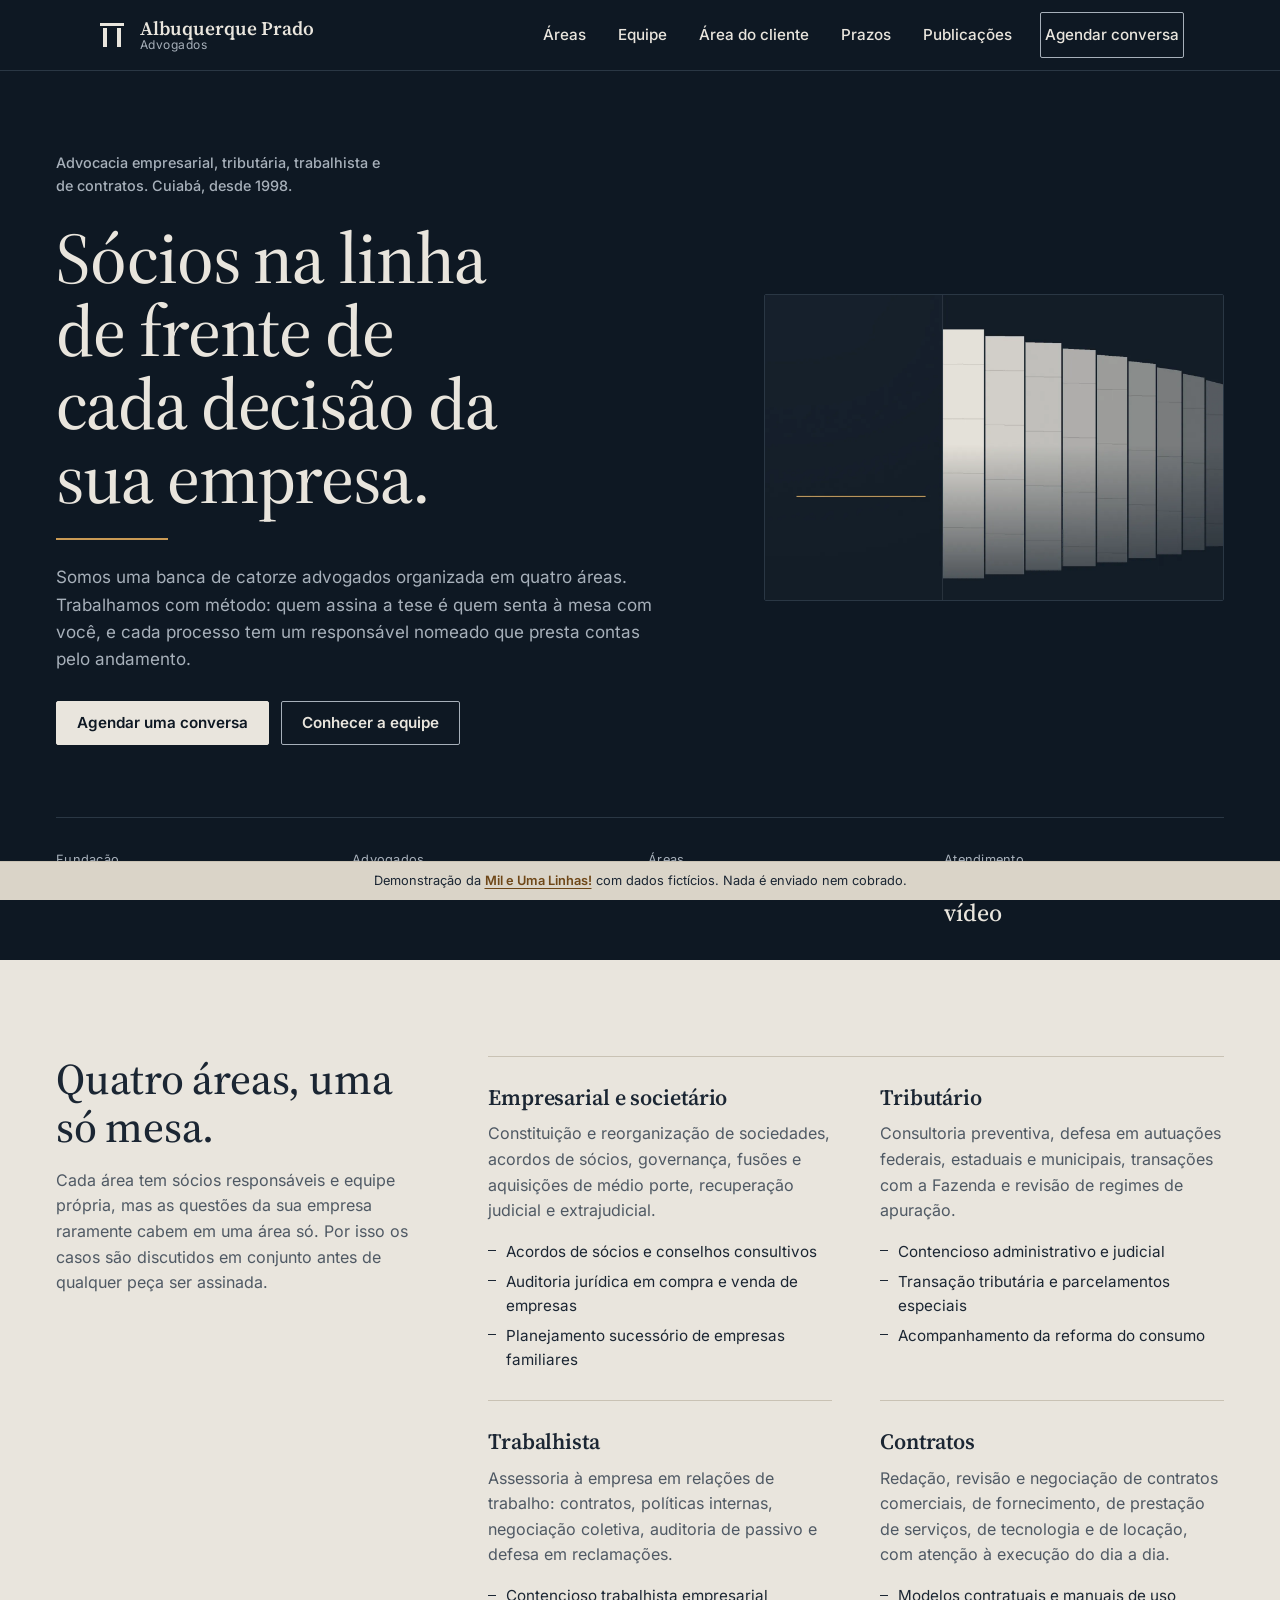
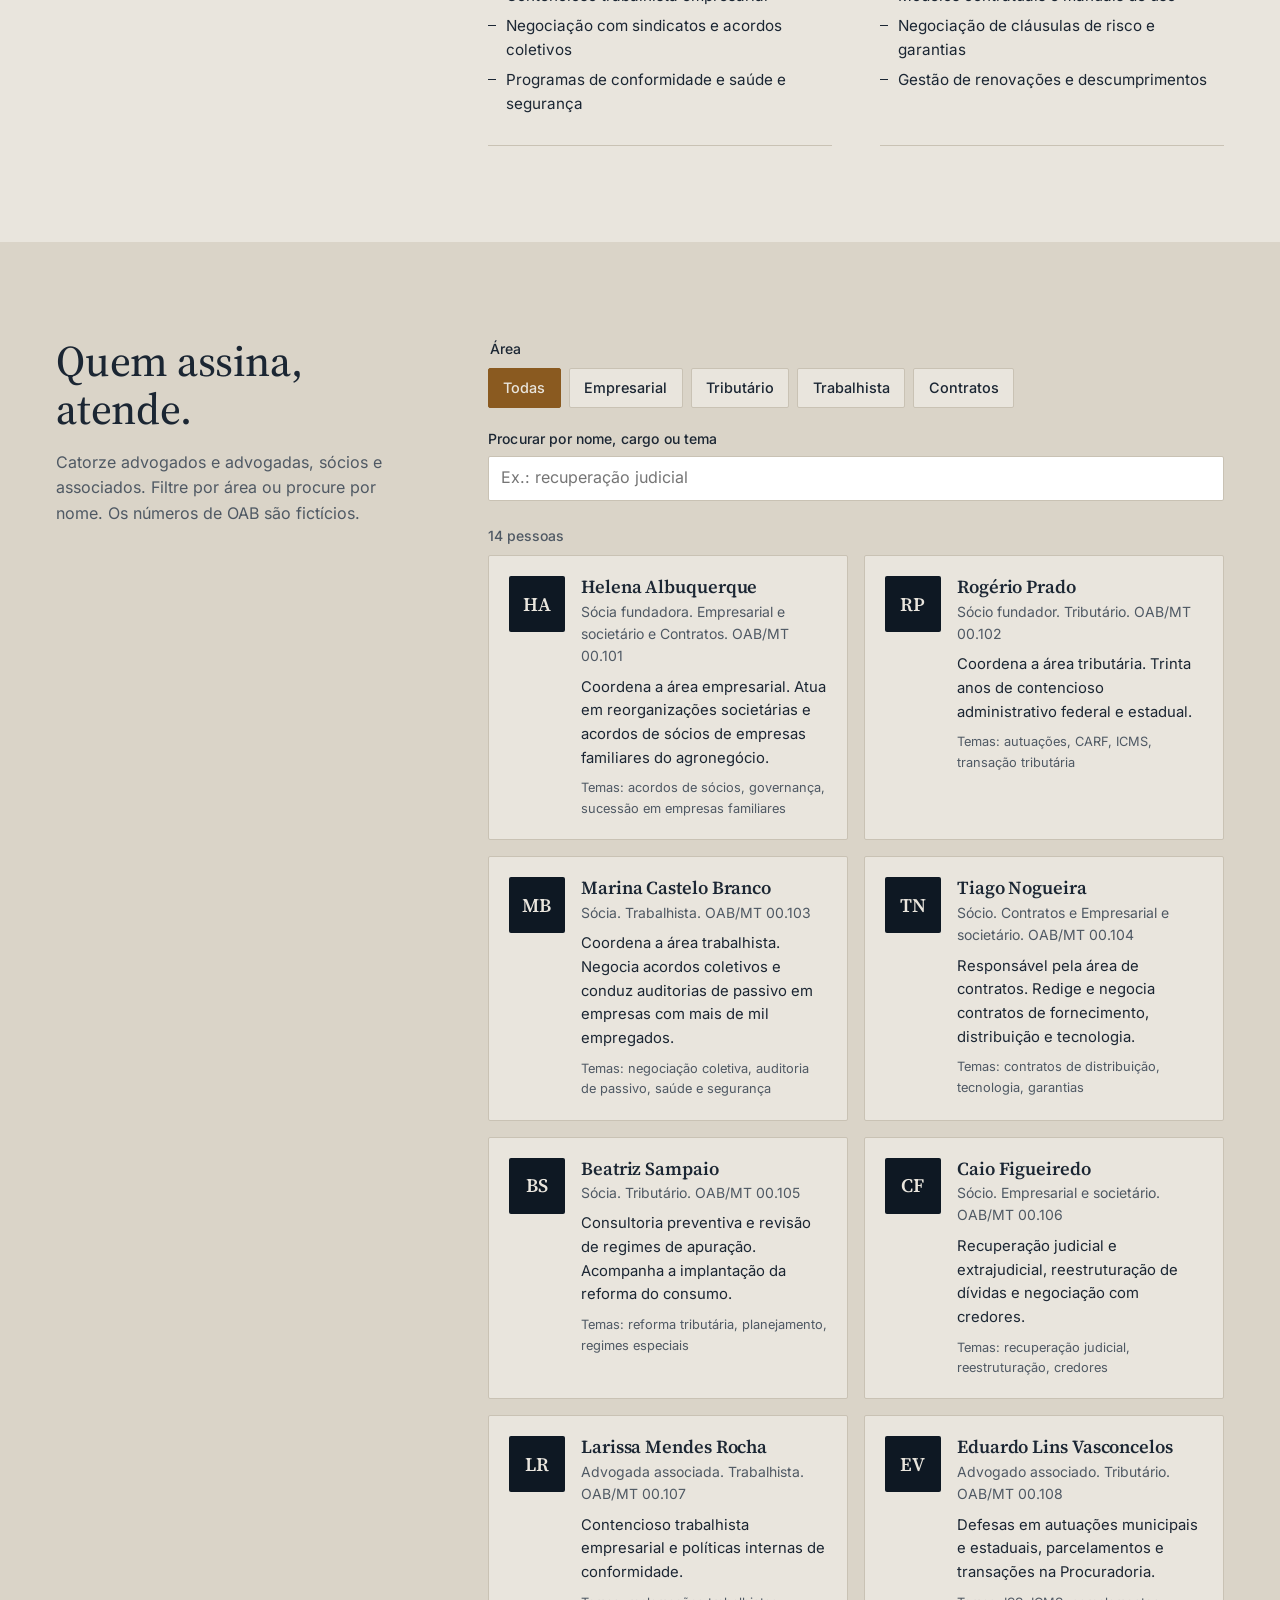
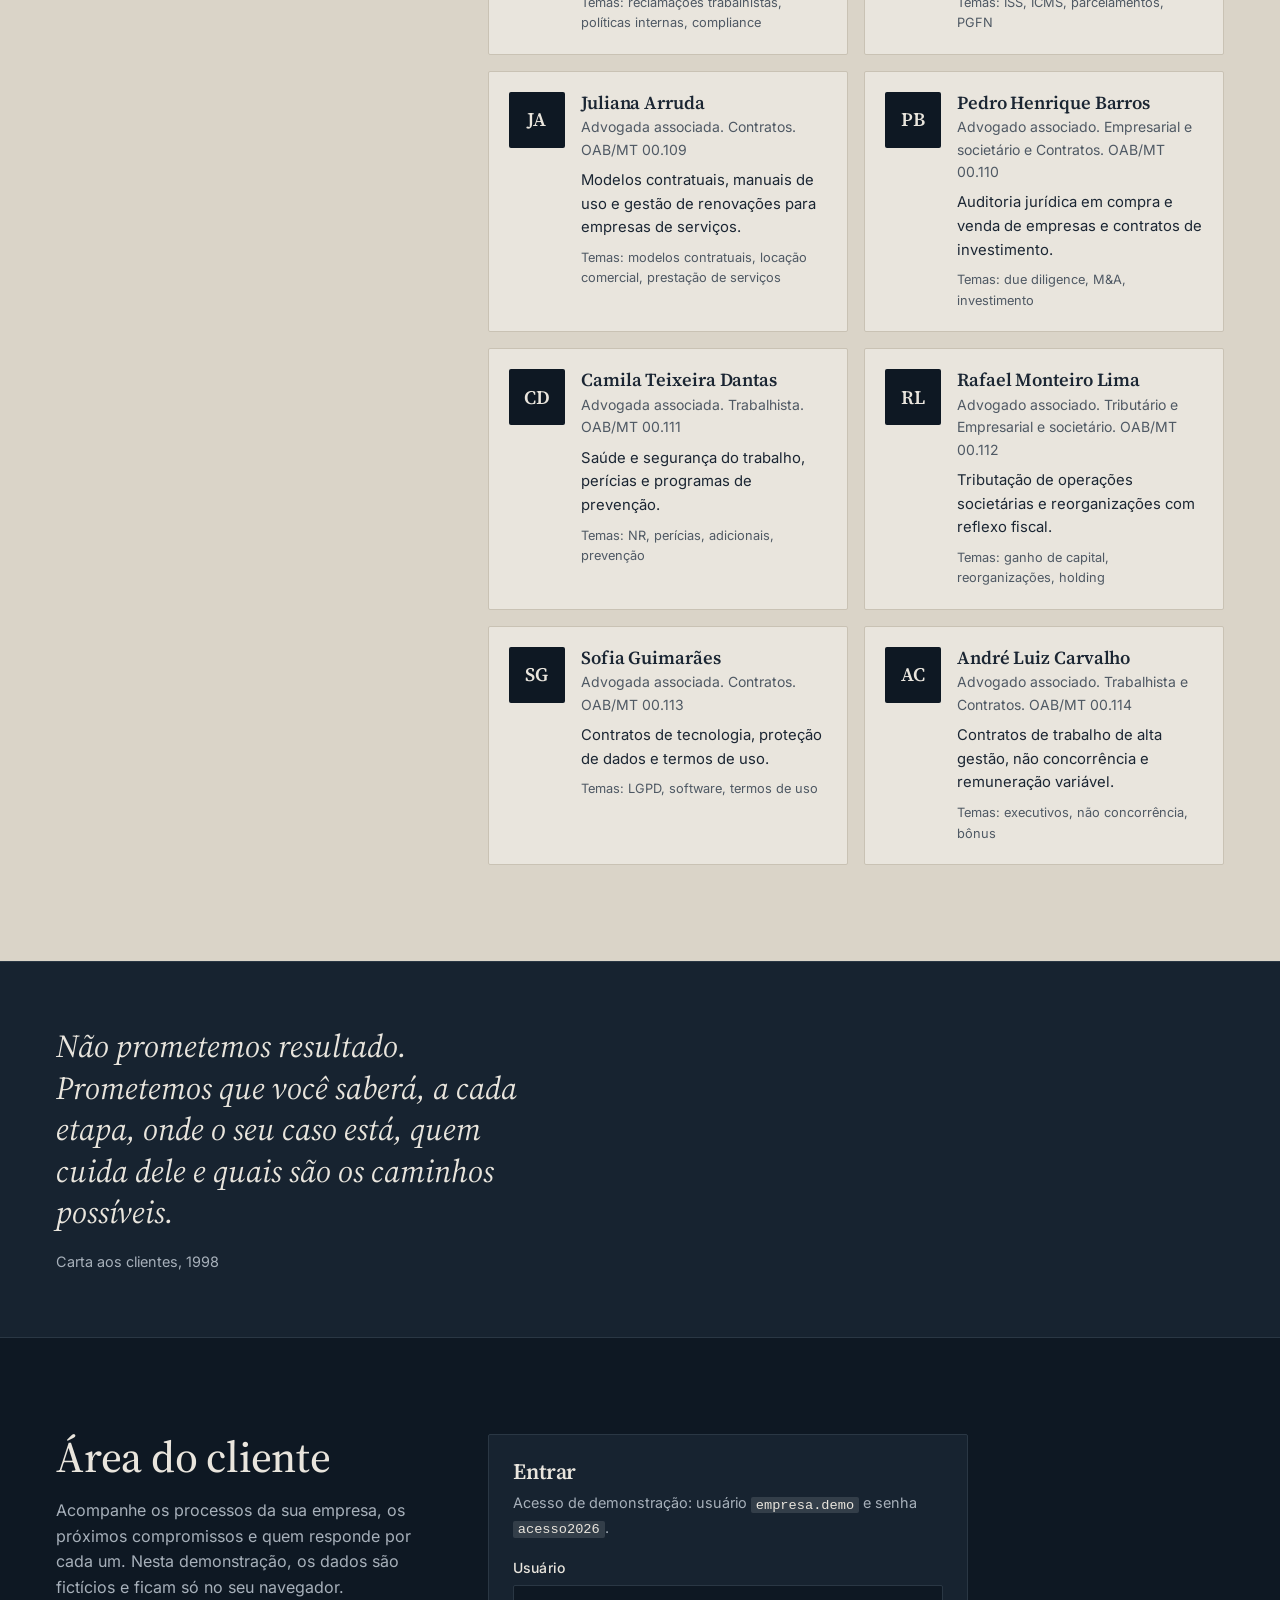
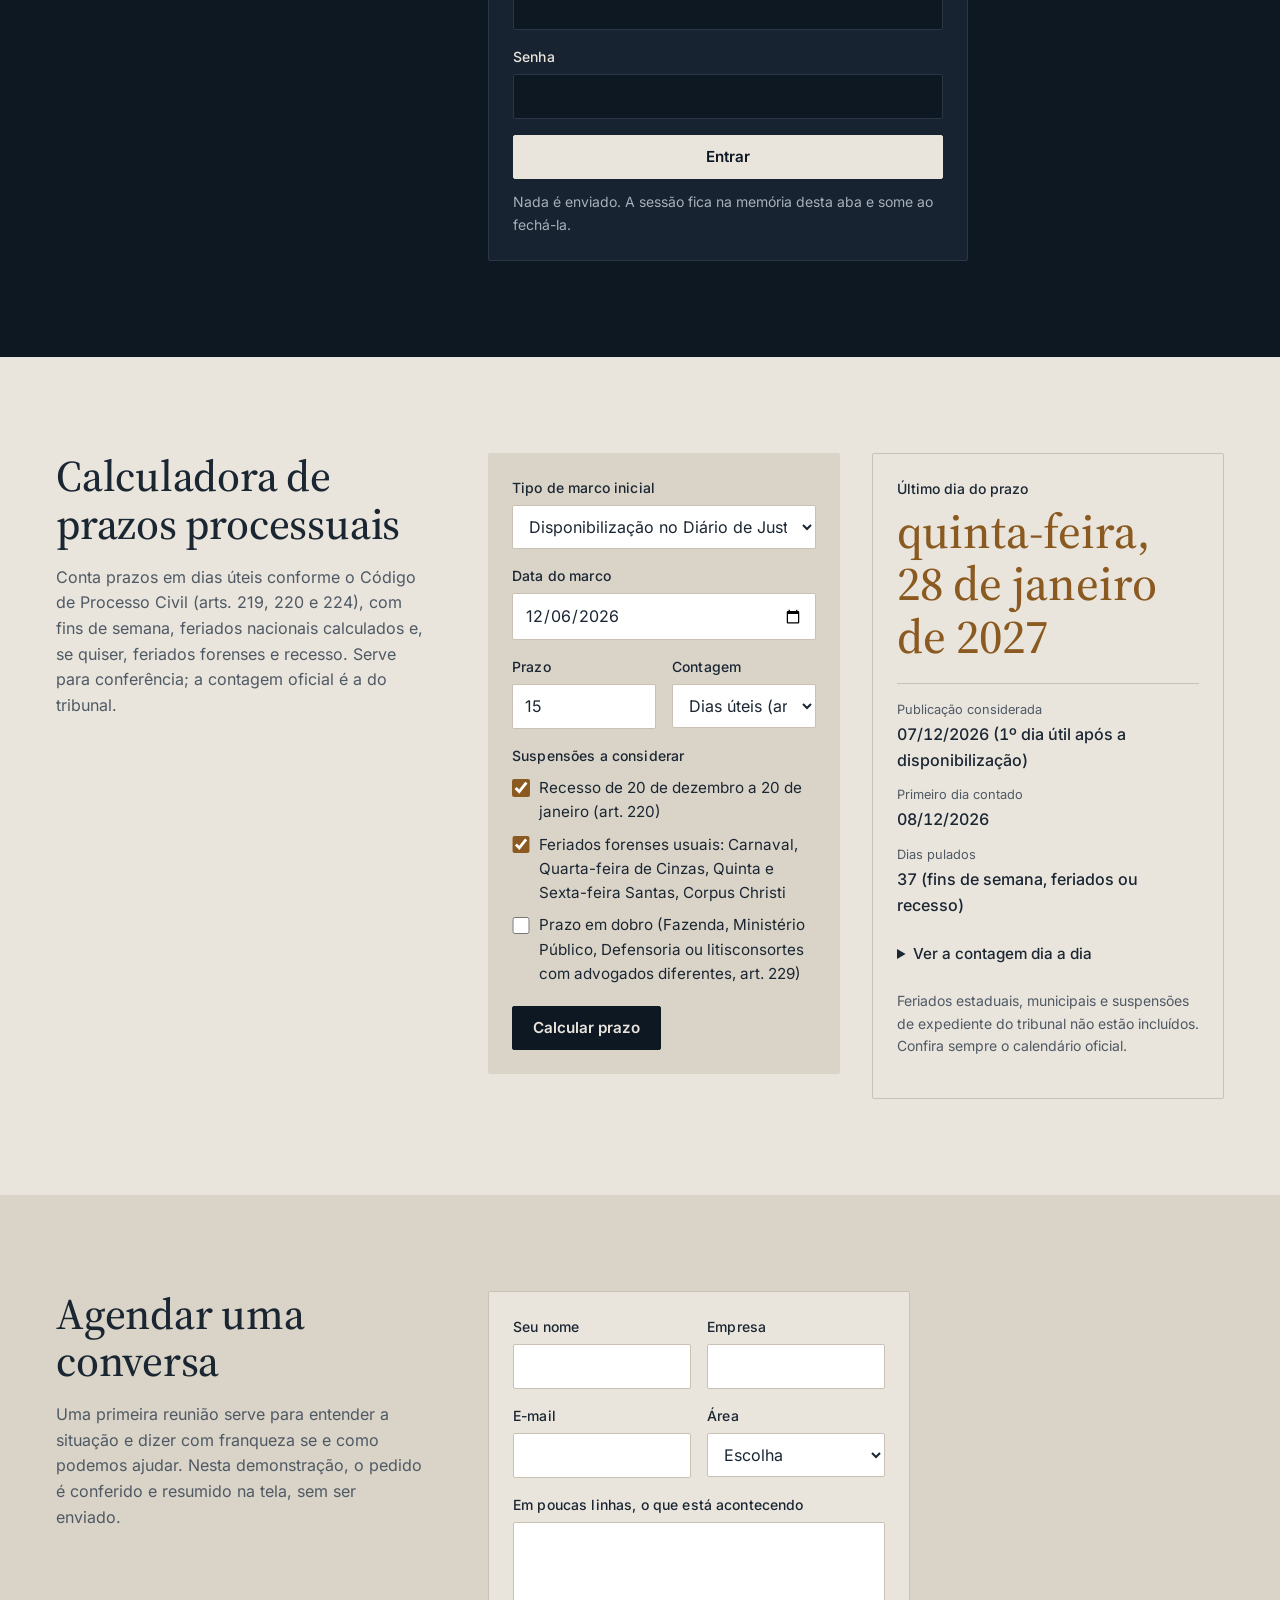
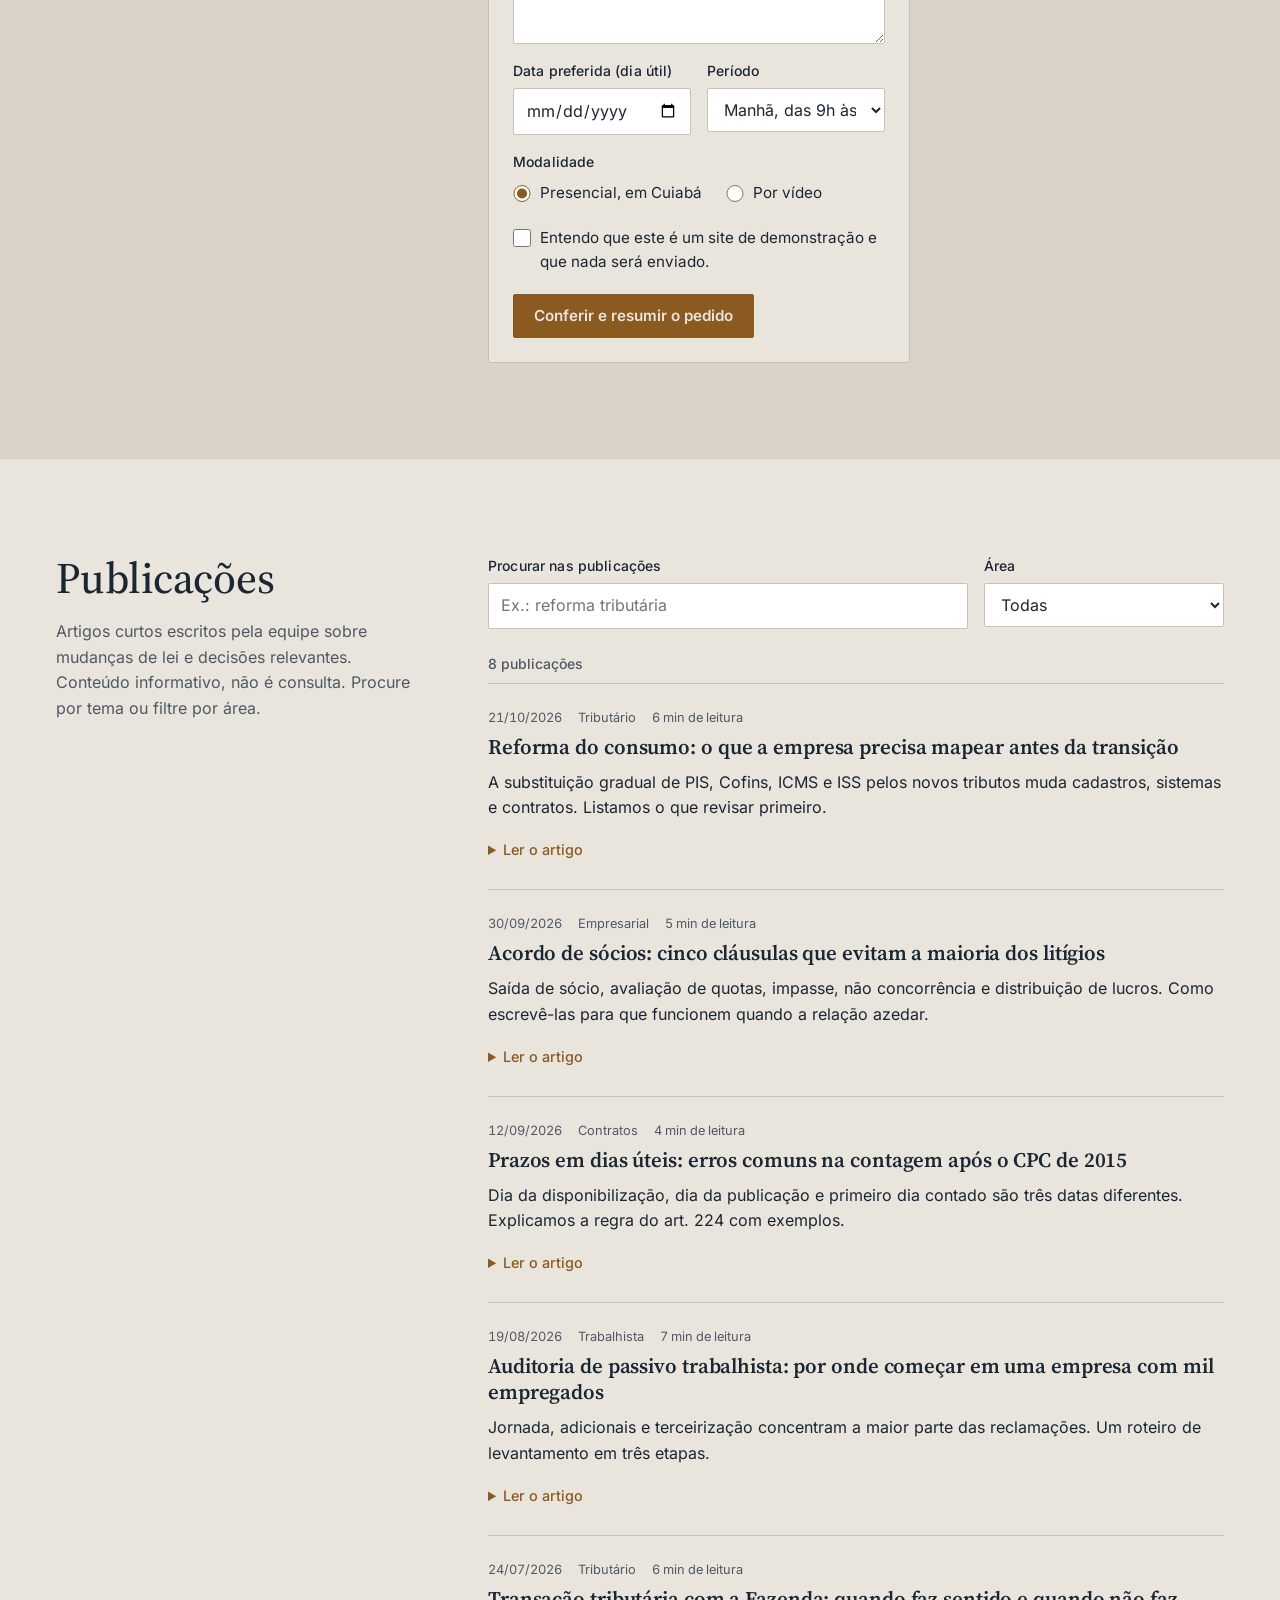
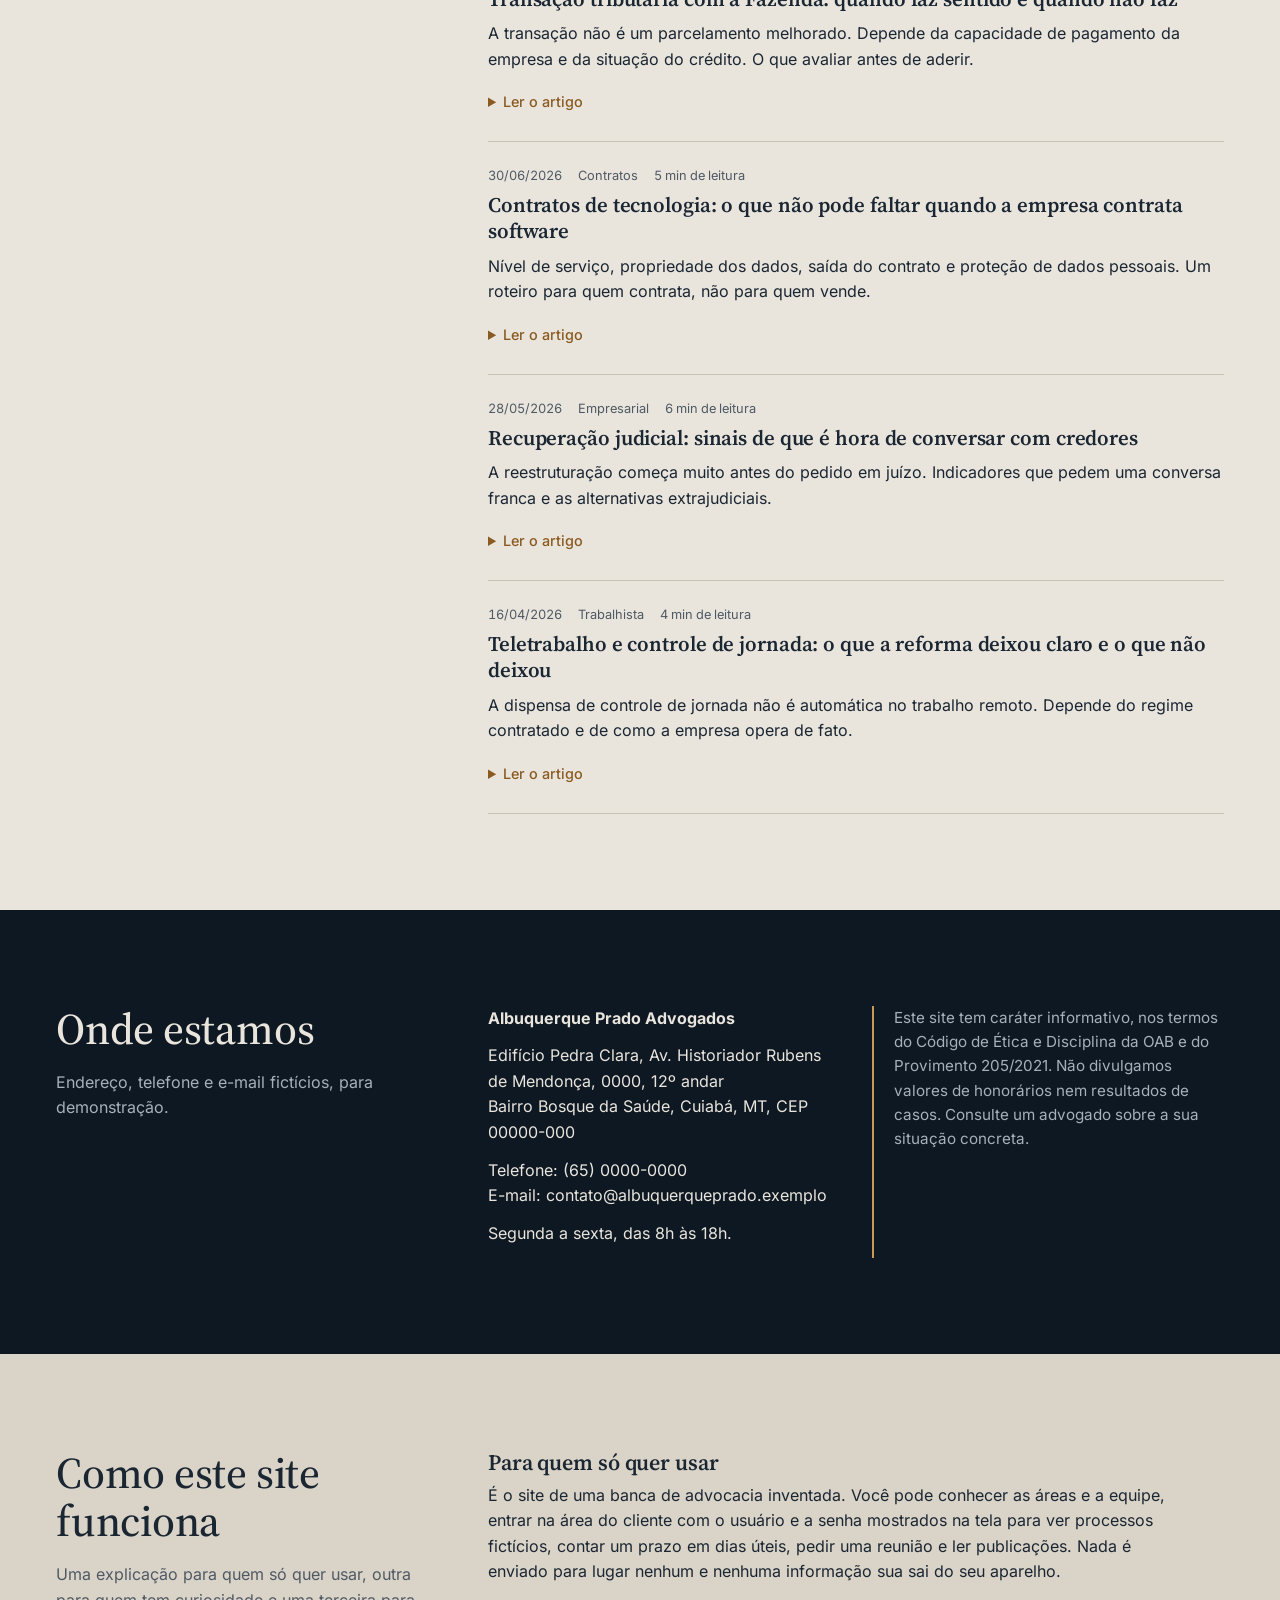
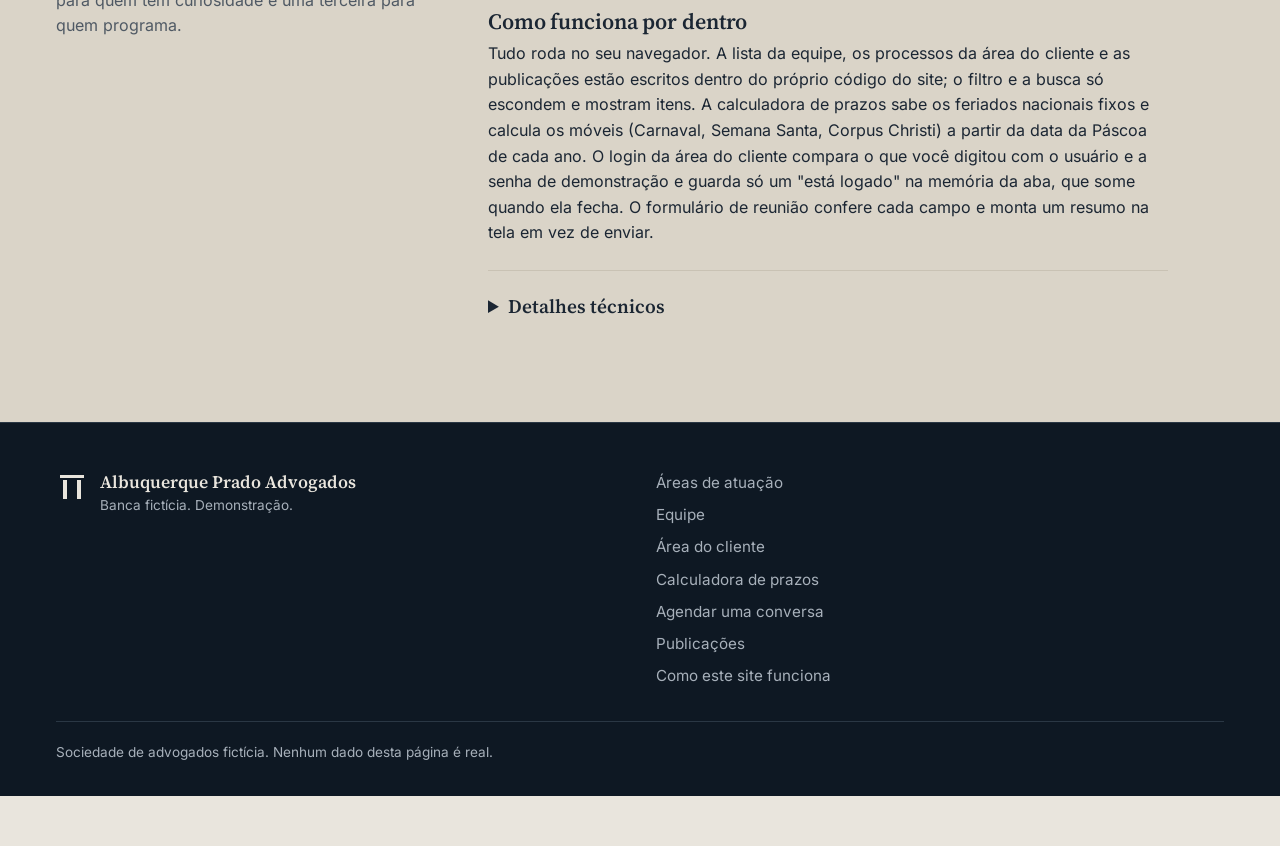
==== index.html @ 16c8192e "Cria vitrine Albuquerque Prado Advogados Site estático de vitrine para escritórios de advocacia (ban" ====
<!DOCTYPE html>
<html lang="pt-BR">
<head>
  <meta charset="utf-8">
  <meta name="viewport" content="width=device-width, initial-scale=1">
  <meta http-equiv="Content-Security-Policy" content="default-src 'self'; script-src 'self'; style-src 'self'; img-src 'self' data:; font-src 'self'; connect-src 'none'; object-src 'none'; base-uri 'none'; form-action 'none'">
  <title>Albuquerque Prado Advogados | Advocacia empresarial em Cuiabá (demonstração)</title>
  <meta name="description" content="Site de demonstração de uma banca de advocacia empresarial fictícia em Cuiabá: equipe por área, área do cliente com andamento de processos, calculadora de prazos em dias úteis, agendamento de reunião e publicações. Feito pela Mil e Uma Linhas!.">
  <meta name="theme-color" content="#0E1823">
  <link rel="icon" href="img/favicon.svg" type="image/svg+xml">
  <link rel="stylesheet" href="css/estilo.css">
</head>
<body>

<a class="pular" href="#inicio">Pular para o conteúdo</a>

<header class="topo">
  <div class="faixa">
    <a class="marca" href="#inicio" aria-label="Albuquerque Prado Advogados, início">
      <svg class="marca-simbolo" viewBox="0 0 32 32" aria-hidden="true" focusable="false">
        <rect x="4" y="4" width="24" height="3"/>
        <rect x="7" y="9" width="4" height="19"/>
        <rect x="21" y="9" width="4" height="19"/>
      </svg>
      <span class="marca-nome">Albuquerque Prado<small>Advogados</small></span>
    </a>
    <button class="menu-botao" type="button" aria-expanded="false" aria-controls="menu" data-menu>
      <span class="menu-linhas" aria-hidden="true"></span>
      Menu
    </button>
    <nav class="menu" id="menu" aria-label="Seções do site">
      <a href="#areas">Áreas</a>
      <a href="#equipe">Equipe</a>
      <a href="#cliente">Área do cliente</a>
      <a href="#prazos">Prazos</a>
      <a href="#publicacoes">Publicações</a>
      <a class="botao botao-contorno-claro" href="#reuniao">Agendar conversa</a>
    </nav>
  </div>
</header>

<main id="inicio">

  <!-- Hero -->
  <section class="hero" aria-labelledby="hero-titulo">
    <div class="hero-grade">
      <div class="hero-texto">
        <p class="hero-chapeu">Advocacia empresarial, tributária, trabalhista e de contratos. Cuiabá, desde 1998.</p>
        <h1 id="hero-titulo">Sócios na linha de frente de cada decisão da sua empresa.</h1>
        <span class="hero-linha" aria-hidden="true"></span>
        <p class="hero-sub">Somos uma banca de catorze advogados organizada em quatro áreas. Trabalhamos com método: quem assina a tese é quem senta à mesa com você, e cada processo tem um responsável nomeado que presta contas pelo andamento.</p>
        <div class="hero-acoes">
          <a class="botao botao-claro" href="#reuniao">Agendar uma conversa</a>
          <a class="botao botao-contorno-claro" href="#equipe">Conhecer a equipe</a>
        </div>
      </div>
      <figure class="hero-figura">
        <img class="hero-foto" src="img/hero.webp" width="1600" height="1067" alt="Saguão de um edifício institucional com parede de pedra clara em perspectiva e uma linha de bronze, em luz baixa." fetchpriority="high">
      </figure>
    </div>
    <dl class="hero-dados">
      <div><dt>Fundação</dt><dd>1998</dd></div>
      <div><dt>Advogados</dt><dd>14</dd></div>
      <div><dt>Áreas</dt><dd>4</dd></div>
      <div><dt>Atendimento</dt><dd>Cuiabá e todo o país, por vídeo</dd></div>
    </dl>
  </section>

  <!-- Áreas -->
  <section class="secao secao-clara" id="areas" aria-labelledby="areas-titulo">
    <div class="secao-grade">
      <header class="secao-cabeca">
        <h2 id="areas-titulo">Quatro áreas, uma só mesa.</h2>
        <p>Cada área tem sócios responsáveis e equipe própria, mas as questões da sua empresa raramente cabem em uma área só. Por isso os casos são discutidos em conjunto antes de qualquer peça ser assinada.</p>
      </header>
      <div class="areas-lista">
        <article class="area" id="area-empresarial">
          <h3>Empresarial e societário</h3>
          <p>Constituição e reorganização de sociedades, acordos de sócios, governança, fusões e aquisições de médio porte, recuperação judicial e extrajudicial.</p>
          <ul>
            <li>Acordos de sócios e conselhos consultivos</li>
            <li>Auditoria jurídica em compra e venda de empresas</li>
            <li>Planejamento sucessório de empresas familiares</li>
          </ul>
        </article>
        <article class="area" id="area-tributario">
          <h3>Tributário</h3>
          <p>Consultoria preventiva, defesa em autuações federais, estaduais e municipais, transações com a Fazenda e revisão de regimes de apuração.</p>
          <ul>
            <li>Contencioso administrativo e judicial</li>
            <li>Transação tributária e parcelamentos especiais</li>
            <li>Acompanhamento da reforma do consumo</li>
          </ul>
        </article>
        <article class="area" id="area-trabalhista">
          <h3>Trabalhista</h3>
          <p>Assessoria à empresa em relações de trabalho: contratos, políticas internas, negociação coletiva, auditoria de passivo e defesa em reclamações.</p>
          <ul>
            <li>Contencioso trabalhista empresarial</li>
            <li>Negociação com sindicatos e acordos coletivos</li>
            <li>Programas de conformidade e saúde e segurança</li>
          </ul>
        </article>
        <article class="area" id="area-contratos">
          <h3>Contratos</h3>
          <p>Redação, revisão e negociação de contratos comerciais, de fornecimento, de prestação de serviços, de tecnologia e de locação, com atenção à execução do dia a dia.</p>
          <ul>
            <li>Modelos contratuais e manuais de uso</li>
            <li>Negociação de cláusulas de risco e garantias</li>
            <li>Gestão de renovações e descumprimentos</li>
          </ul>
        </article>
      </div>
    </div>
  </section>

  <!-- Equipe -->
  <section class="secao secao-clara-2" id="equipe" aria-labelledby="equipe-titulo">
    <div class="secao-grade">
      <header class="secao-cabeca">
        <h2 id="equipe-titulo">Quem assina, atende.</h2>
        <p>Catorze advogados e advogadas, sócios e associados. Filtre por área ou procure por nome. Os números de OAB são fictícios.</p>
      </header>
      <div class="equipe-corpo">
        <form class="equipe-filtros" aria-label="Filtrar a equipe" data-equipe-filtros>
          <fieldset class="filtro-areas">
            <legend>Área</legend>
            <label><input type="radio" name="area" value="todas" checked> Todas</label>
            <label><input type="radio" name="area" value="empresarial"> Empresarial</label>
            <label><input type="radio" name="area" value="tributario"> Tributário</label>
            <label><input type="radio" name="area" value="trabalhista"> Trabalhista</label>
            <label><input type="radio" name="area" value="contratos"> Contratos</label>
          </fieldset>
          <div class="campo campo-busca">
            <label for="equipe-busca">Procurar por nome, cargo ou tema</label>
            <input type="search" id="equipe-busca" name="busca" placeholder="Ex.: recuperação judicial" autocomplete="off">
          </div>
        </form>
        <p class="resultado-contagem" aria-live="polite" data-equipe-contagem>14 pessoas</p>
        <ul class="equipe-lista" data-equipe-lista></ul>
        <p class="vazio" hidden data-equipe-vazio>Ninguém com esse filtro. Tente outra palavra ou escolha "Todas".</p>
      </div>
    </div>
  </section>

  <!-- Citação -->
  <section class="citacao" aria-label="Princípio da banca">
    <blockquote>
      <p>Não prometemos resultado. Prometemos que você saberá, a cada etapa, onde o seu caso está, quem cuida dele e quais são os caminhos possíveis.</p>
      <footer>Carta aos clientes, 1998</footer>
    </blockquote>
  </section>

  <!-- Área do cliente -->
  <section class="secao secao-escura" id="cliente" aria-labelledby="cliente-titulo">
    <div class="secao-grade">
      <header class="secao-cabeca">
        <h2 id="cliente-titulo">Área do cliente</h2>
        <p>Acompanhe os processos da sua empresa, os próximos compromissos e quem responde por cada um. Nesta demonstração, os dados são fictícios e ficam só no seu navegador.</p>
      </header>
      <div class="cliente-corpo">
        <form class="login" id="login-form" novalidate data-login>
          <h3>Entrar</h3>
          <p class="login-dica">Acesso de demonstração: usuário <code>empresa.demo</code> e senha <code>acesso2026</code>.</p>
          <div class="campo">
            <label for="login-usuario">Usuário</label>
            <input type="text" id="login-usuario" name="usuario" autocomplete="username" required>
          </div>
          <div class="campo">
            <label for="login-senha">Senha</label>
            <input type="password" id="login-senha" name="senha" autocomplete="current-password" required>
          </div>
          <p class="erro" role="alert" hidden data-login-erro></p>
          <button class="botao botao-claro" type="submit">Entrar</button>
          <p class="nota">Nada é enviado. A sessão fica na memória desta aba e some ao fechá-la.</p>
        </form>

        <div class="painel" hidden data-painel>
          <div class="painel-cabeca">
            <div>
              <p class="painel-rotulo">Cliente</p>
              <h3 data-painel-cliente>Horizonte Agroindustrial Ltda.</h3>
              <p class="painel-sub">Sócia responsável pela conta: <span data-painel-socia></span></p>
            </div>
            <button class="botao botao-contorno-claro" type="button" data-sair>Sair</button>
          </div>

          <h4>Processos em andamento</h4>
          <p class="nota">Toque em um processo para ver a linha do tempo. Números de processo fictícios.</p>
          <ul class="processos" data-processos></ul>

          <h4>Próximos compromissos</h4>
          <ul class="compromissos" data-compromissos></ul>
        </div>
      </div>
    </div>
  </section>

  <!-- Prazos -->
  <section class="secao secao-clara" id="prazos" aria-labelledby="prazos-titulo">
    <div class="secao-grade">
      <header class="secao-cabeca">
        <h2 id="prazos-titulo">Calculadora de prazos processuais</h2>
        <p>Conta prazos em dias úteis conforme o Código de Processo Civil (arts. 219, 220 e 224), com fins de semana, feriados nacionais calculados e, se quiser, feriados forenses e recesso. Serve para conferência; a contagem oficial é a do tribunal.</p>
      </header>
      <div class="prazos-corpo">
        <form class="prazos-form" id="prazos-form" novalidate data-prazos>
          <div class="campo">
            <label for="prazo-evento">Tipo de marco inicial</label>
            <select id="prazo-evento" name="evento">
              <option value="dje">Disponibilização no Diário de Justiça eletrônico</option>
              <option value="publicacao">Publicação já considerada feita</option>
              <option value="intimacao">Intimação pessoal, carta ou mandado juntado</option>
            </select>
          </div>
          <div class="campo">
            <label for="prazo-data">Data do marco</label>
            <input type="date" id="prazo-data" name="data" required>
          </div>
          <div class="campo-dupla">
            <div class="campo">
              <label for="prazo-dias">Prazo</label>
              <input type="number" id="prazo-dias" name="dias" min="1" max="365" value="15" required inputmode="numeric">
            </div>
            <div class="campo">
              <label for="prazo-unidade">Contagem</label>
              <select id="prazo-unidade" name="unidade">
                <option value="uteis">Dias úteis (art. 219)</option>
                <option value="corridos">Dias corridos</option>
              </select>
            </div>
          </div>
          <fieldset class="opcoes">
            <legend>Suspensões a considerar</legend>
            <label><input type="checkbox" name="recesso" checked> Recesso de 20 de dezembro a 20 de janeiro (art. 220)</label>
            <label><input type="checkbox" name="forenses" checked> Feriados forenses usuais: Carnaval, Quarta-feira de Cinzas, Quinta e Sexta-feira Santas, Corpus Christi</label>
            <label><input type="checkbox" name="dobro"> Prazo em dobro (Fazenda, Ministério Público, Defensoria ou litisconsortes com advogados diferentes, art. 229)</label>
          </fieldset>
          <p class="erro" role="alert" hidden data-prazos-erro></p>
          <button class="botao botao-escuro" type="submit">Calcular prazo</button>
        </form>

        <div class="prazos-resultado" aria-live="polite" data-prazos-resultado>
          <p class="resultado-rotulo">Último dia do prazo</p>
          <p class="resultado-data" data-prazos-final>Preencha a data</p>
          <dl class="resultado-detalhes">
            <div><dt>Publicação considerada</dt><dd data-prazos-pub>…</dd></div>
            <div><dt>Primeiro dia contado</dt><dd data-prazos-inicio>…</dd></div>
            <div><dt>Dias pulados</dt><dd data-prazos-pulados>…</dd></div>
          </dl>
          <details class="resultado-lista">
            <summary>Ver a contagem dia a dia</summary>
            <ol data-prazos-tabela></ol>
          </details>
          <p class="nota">Feriados estaduais, municipais e suspensões de expediente do tribunal não estão incluídos. Confira sempre o calendário oficial.</p>
        </div>
      </div>
    </div>
  </section>

  <!-- Reunião -->
  <section class="secao secao-clara-2" id="reuniao" aria-labelledby="reuniao-titulo">
    <div class="secao-grade">
      <header class="secao-cabeca">
        <h2 id="reuniao-titulo">Agendar uma conversa</h2>
        <p>Uma primeira reunião serve para entender a situação e dizer com franqueza se e como podemos ajudar. Nesta demonstração, o pedido é conferido e resumido na tela, sem ser enviado.</p>
      </header>
      <div class="reuniao-corpo">
        <form class="reuniao-form" id="reuniao-form" novalidate data-reuniao>
          <div class="campo-dupla">
            <div class="campo">
              <label for="reuniao-nome">Seu nome</label>
              <input type="text" id="reuniao-nome" name="nome" autocomplete="name" required minlength="3">
            </div>
            <div class="campo">
              <label for="reuniao-empresa">Empresa</label>
              <input type="text" id="reuniao-empresa" name="empresa" autocomplete="organization" required>
            </div>
          </div>
          <div class="campo-dupla">
            <div class="campo">
              <label for="reuniao-email">E-mail</label>
              <input type="email" id="reuniao-email" name="email" autocomplete="email" required>
            </div>
            <div class="campo">
              <label for="reuniao-area">Área</label>
              <select id="reuniao-area" name="area" required>
                <option value="">Escolha</option>
                <option>Empresarial e societário</option>
                <option>Tributário</option>
                <option>Trabalhista</option>
                <option>Contratos</option>
                <option>Ainda não sei</option>
              </select>
            </div>
          </div>
          <div class="campo">
            <label for="reuniao-assunto">Em poucas linhas, o que está acontecendo</label>
            <textarea id="reuniao-assunto" name="assunto" rows="4" required minlength="20"></textarea>
          </div>
          <div class="campo-dupla">
            <div class="campo">
              <label for="reuniao-data">Data preferida (dia útil)</label>
              <input type="date" id="reuniao-data" name="data" required>
            </div>
            <div class="campo">
              <label for="reuniao-periodo">Período</label>
              <select id="reuniao-periodo" name="periodo">
                <option>Manhã, das 9h às 12h</option>
                <option>Tarde, das 14h às 18h</option>
              </select>
            </div>
          </div>
          <fieldset class="opcoes opcoes-linha">
            <legend>Modalidade</legend>
            <label><input type="radio" name="modalidade" value="Presencial, em Cuiabá" checked> Presencial, em Cuiabá</label>
            <label><input type="radio" name="modalidade" value="Por vídeo"> Por vídeo</label>
          </fieldset>
          <label class="consentimento">
            <input type="checkbox" name="ciente" required>
            Entendo que este é um site de demonstração e que nada será enviado.
          </label>
          <p class="erro" role="alert" hidden data-reuniao-erro></p>
          <button class="botao botao-bronze" type="submit">Conferir e resumir o pedido</button>
        </form>

        <div class="reuniao-resumo" hidden aria-live="polite" data-reuniao-resumo>
          <h3>Pedido conferido</h3>
          <p>Em um site real, este resumo iria para a secretaria da área escolhida e você receberia a confirmação por e-mail em até um dia útil. Aqui, ele fica só na tela.</p>
          <dl data-reuniao-dados></dl>
          <button class="botao botao-contorno-escuro" type="button" data-reuniao-novo>Fazer outro pedido</button>
        </div>
      </div>
    </div>
  </section>

  <!-- Publicações -->
  <section class="secao secao-clara" id="publicacoes" aria-labelledby="publicacoes-titulo">
    <div class="secao-grade">
      <header class="secao-cabeca">
        <h2 id="publicacoes-titulo">Publicações</h2>
        <p>Artigos curtos escritos pela equipe sobre mudanças de lei e decisões relevantes. Conteúdo informativo, não é consulta. Procure por tema ou filtre por área.</p>
      </header>
      <div class="pub-corpo">
        <form class="pub-filtros" aria-label="Filtrar publicações" data-pub-filtros>
          <div class="campo campo-busca">
            <label for="pub-busca">Procurar nas publicações</label>
            <input type="search" id="pub-busca" name="busca" placeholder="Ex.: reforma tributária" autocomplete="off">
          </div>
          <div class="campo">
            <label for="pub-area">Área</label>
            <select id="pub-area" name="area">
              <option value="todas">Todas</option>
              <option value="empresarial">Empresarial</option>
              <option value="tributario">Tributário</option>
              <option value="trabalhista">Trabalhista</option>
              <option value="contratos">Contratos</option>
            </select>
          </div>
        </form>
        <p class="resultado-contagem" aria-live="polite" data-pub-contagem>8 publicações</p>
        <ul class="pub-lista" data-pub-lista></ul>
        <p class="vazio" hidden data-pub-vazio>Nenhuma publicação com essas palavras.</p>
      </div>
    </div>
  </section>

  <!-- Contato -->
  <section class="secao secao-escura" id="contato" aria-labelledby="contato-titulo">
    <div class="secao-grade">
      <header class="secao-cabeca">
        <h2 id="contato-titulo">Onde estamos</h2>
        <p>Endereço, telefone e e-mail fictícios, para demonstração.</p>
      </header>
      <div class="contato-corpo">
        <address>
          <p><strong>Albuquerque Prado Advogados</strong></p>
          <p>Edifício Pedra Clara, Av. Historiador Rubens de Mendonça, 0000, 12º andar<br>Bairro Bosque da Saúde, Cuiabá, MT, CEP 00000-000</p>
          <p>Telefone: (65) 0000-0000<br>E-mail: contato@albuquerqueprado.exemplo</p>
          <p>Segunda a sexta, das 8h às 18h.</p>
        </address>
        <div class="contato-aviso">
          <p>Este site tem caráter informativo, nos termos do Código de Ética e Disciplina da OAB e do Provimento 205/2021. Não divulgamos valores de honorários nem resultados de casos. Consulte um advogado sobre a sua situação concreta.</p>
        </div>
      </div>
    </div>
  </section>

  <!-- Como isto funciona -->
  <section class="secao secao-clara-2" id="como-funciona" aria-labelledby="como-titulo">
    <div class="secao-grade">
      <header class="secao-cabeca">
        <h2 id="como-titulo">Como este site funciona</h2>
        <p>Uma explicação para quem só quer usar, outra para quem tem curiosidade e uma terceira para quem programa.</p>
      </header>
      <div class="como-corpo">
        <h3>Para quem só quer usar</h3>
        <p>É o site de uma banca de advocacia inventada. Você pode conhecer as áreas e a equipe, entrar na área do cliente com o usuário e a senha mostrados na tela para ver processos fictícios, contar um prazo em dias úteis, pedir uma reunião e ler publicações. Nada é enviado para lugar nenhum e nenhuma informação sua sai do seu aparelho.</p>

        <h3>Como funciona por dentro</h3>
        <p>Tudo roda no seu navegador. A lista da equipe, os processos da área do cliente e as publicações estão escritos dentro do próprio código do site; o filtro e a busca só escondem e mostram itens. A calculadora de prazos sabe os feriados nacionais fixos e calcula os móveis (Carnaval, Semana Santa, Corpus Christi) a partir da data da Páscoa de cada ano. O login da área do cliente compara o que você digitou com o usuário e a senha de demonstração e guarda só um "está logado" na memória da aba, que some quando ela fecha. O formulário de reunião confere cada campo e monta um resumo na tela em vez de enviar.</p>

        <details class="tecnico">
          <summary>Detalhes técnicos</summary>
          <ul>
            <li>HTML, CSS e JavaScript puros, sem framework, sem CDN, sem fonte externa, sem analytics. Fontes Source Serif 4 e Inter servidas de <code>fonts/</code> (woff2, OFL).</li>
            <li><code>Content-Security-Policy</code> por meta: <code>default-src 'self'</code>, sem script nem estilo inline, <code>connect-src 'none'</code>, <code>form-action 'none'</code>.</li>
            <li>Dados da equipe, dos processos e das publicações em arrays no <code>js/app.js</code>; a renderização usa <code>createElement</code> e <code>textContent</code>, sem <code>innerHTML</code> com dados.</li>
            <li>Prazos: feriados móveis pelo algoritmo de Meeus para a Páscoa; regras do CPC: exclusão do dia do começo e inclusão do vencimento (art. 224), publicação no primeiro dia útil após a disponibilização e início da contagem no dia útil seguinte (art. 224, §§ 2º e 3º), prorrogação quando o vencimento cai em dia não útil (§ 1º), contagem só em dias úteis (art. 219), recesso de 20/12 a 20/1 (art. 220) e dobro (art. 229). Datas tratadas como UTC para evitar erro de fuso.</li>
            <li>Área do cliente: estado de sessão em <code>sessionStorage</code> (chave <code>ap.sessao</code>) só com o nome do usuário de demonstração; sem <code>localStorage</code>.</li>
            <li>Acessibilidade: landmarks, <code>aria-live</code> nos resultados, foco visível, <code>prefers-reduced-motion</code>, contraste AA conferido.</li>
            <li>Testes em <code>tests/site.cjs</code> (Playwright) em 1280x900, iPhone 13 e 320 px: console limpo, sem rolagem horizontal, sem texto cortado, e cada função exercitada.</li>
          </ul>
        </details>
      </div>
    </div>
  </section>

</main>

<footer class="rodape">
  <div class="rodape-grade">
    <div class="rodape-marca">
      <svg class="marca-simbolo" viewBox="0 0 32 32" aria-hidden="true" focusable="false">
        <rect x="4" y="4" width="24" height="3"/>
        <rect x="7" y="9" width="4" height="19"/>
        <rect x="21" y="9" width="4" height="19"/>
      </svg>
      <p>Albuquerque Prado Advogados<br><span>Banca fictícia. Demonstração.</span></p>
    </div>
    <nav class="rodape-links" aria-label="Mapa do site">
      <a href="#areas">Áreas de atuação</a>
      <a href="#equipe">Equipe</a>
      <a href="#cliente">Área do cliente</a>
      <a href="#prazos">Calculadora de prazos</a>
      <a href="#reuniao">Agendar uma conversa</a>
      <a href="#publicacoes">Publicações</a>
      <a href="#como-funciona">Como este site funciona</a>
    </nav>
    <p class="rodape-nota">Sociedade de advogados fictícia. Nenhum dado desta página é real.</p>
  </div>
</footer>

<aside class="aviso-demo" aria-label="Aviso de demonstração">
  <p>Demonstração da <a href="https://mileumalinhas.com.br" rel="noopener">Mil e Uma Linhas!</a> com dados fictícios. Nada é enviado nem cobrado.</p>
</aside>

<script src="js/app.js" defer></script>
</body>
</html>
---- css/estilo.css ----
/* Albuquerque Prado Advogados. Identidade em docs/identidade.md. */

@font-face {
  font-family: "Source Serif 4";
  src: url("../fonts/source-serif-4-latin-opsz-normal.woff2") format("woff2");
  font-weight: 200 900;
  font-style: normal;
  font-display: swap;
}
@font-face {
  font-family: "Source Serif 4";
  src: url("../fonts/source-serif-4-latin-opsz-italic.woff2") format("woff2");
  font-weight: 200 900;
  font-style: italic;
  font-display: swap;
}
@font-face {
  font-family: "Inter";
  src: url("../fonts/inter-latin-wght-normal.woff2") format("woff2");
  font-weight: 100 900;
  font-style: normal;
  font-display: swap;
}

:root {
  --noite: #0E1823;
  --noite-2: #172330;
  --noite-linha: #2A3744;
  --calcario: #E9E5DD;
  --calcario-2: #DAD4C8;
  --calcario-linha: #C9C2B4;
  --ardosia: #1B2633;
  --pedra: #4F5964;
  --nevoa: #A7B0BA;
  --bronze: #8A5A20;
  --bronze-claro: #C99A55;
  --garrafa: #2E6B4E;
  --erro: #8F2F2A;
  --serif: "Source Serif 4", Georgia, "Times New Roman", serif;
  --sans: "Inter", system-ui, -apple-system, "Segoe UI", Roboto, sans-serif;
  --largura: 1200px;
  --margem: 20px;
  --raio: 2px;
  --dur: 200ms;
}

*, *::before, *::after { box-sizing: border-box; }
html { scroll-behavior: smooth; -webkit-text-size-adjust: 100%; }
body {
  margin: 0;
  font-family: var(--sans);
  font-size: 1rem;
  line-height: 1.6;
  color: var(--ardosia);
  background: var(--calcario);
  padding-bottom: 3.25rem;
  overflow-wrap: anywhere;
}
h1, h2, h3, h4 { font-family: var(--serif); font-weight: 500; margin: 0; line-height: 1.1; letter-spacing: -0.005em; }
h2 { font-size: clamp(1.9rem, 3.4vw, 2.75rem); }
h3 { font-size: 1.375rem; font-weight: 600; }
h4 { font-size: 1.125rem; font-weight: 600; }
p { margin: 0 0 1rem; }
ul, ol { margin: 0; padding: 0; }
a { color: inherit; text-decoration-thickness: 1px; text-underline-offset: 3px; }
code { font-family: ui-monospace, "SFMono-Regular", Menlo, Consolas, monospace; font-size: 0.95em; background: rgba(0, 0, 0, 0.08); padding: 0.05em 0.35em; border-radius: var(--raio); }
.secao-escura code, .login code { background: rgba(255, 255, 255, 0.12); color: var(--calcario); }
img { max-width: 100%; height: auto; display: block; }
button, input, select, textarea { font: inherit; color: inherit; }
:focus-visible { outline: 2px solid var(--bronze-claro); outline-offset: 3px; }
.secao-clara :focus-visible, .secao-clara-2 :focus-visible { outline-color: var(--bronze); }

.pular {
  position: absolute; left: var(--margem); top: -4rem;
  background: var(--bronze-claro); color: var(--noite); padding: 0.5rem 1rem; z-index: 100;
  border-radius: var(--raio); text-decoration: none; font-weight: 600;
}
.pular:focus { top: 0.5rem; }

/* Botões */
.botao {
  display: inline-flex; align-items: center; justify-content: center;
  min-height: 2.75rem; padding: 0.55rem 1.25rem;
  font-weight: 600; font-size: 0.95rem; text-decoration: none; cursor: pointer;
  border-radius: var(--raio); border: 1px solid transparent;
  transition: background-color var(--dur), color var(--dur), border-color var(--dur);
}
.botao-bronze { background: var(--bronze); color: var(--calcario); border-color: var(--bronze); }
.botao-bronze:hover { background: #7A4E1B; }
.botao-escuro { background: var(--noite); color: var(--calcario); border-color: var(--noite); }
.botao-escuro:hover { background: var(--noite-2); }
.botao-claro { background: var(--calcario); color: var(--noite); border-color: var(--calcario); }
.botao-claro:hover { background: #fff; }
.botao-contorno-claro { background: transparent; color: var(--calcario); border-color: var(--nevoa); }
.botao-contorno-claro:hover { border-color: var(--calcario); background: rgba(255, 255, 255, 0.06); }
.botao-contorno-escuro { background: transparent; color: var(--ardosia); border-color: var(--pedra); }
.botao-contorno-escuro:hover { background: rgba(0, 0, 0, 0.05); }

/* Topo */
.topo {
  position: sticky; top: 0; z-index: 50;
  background: var(--noite); color: var(--calcario);
  border-bottom: 1px solid var(--noite-linha);
}
.faixa {
  max-width: var(--largura); margin: 0 auto; padding: 0.75rem var(--margem);
  display: flex; align-items: center; justify-content: space-between; gap: 1rem; flex-wrap: wrap;
}
.marca { display: flex; align-items: center; gap: 0.75rem; text-decoration: none; color: var(--calcario); }
.marca-simbolo { width: 2rem; height: 2rem; fill: var(--calcario); flex: none; }
.marca-nome { font-family: var(--serif); font-size: 1.2rem; font-weight: 600; line-height: 1.05; display: flex; flex-direction: column; }
.marca-nome small { font-family: var(--sans); font-weight: 400; font-size: 0.75rem; color: var(--nevoa); letter-spacing: 0.04em; }
.menu-botao {
  display: inline-flex; align-items: center; gap: 0.5rem;
  background: transparent; border: 1px solid var(--noite-linha); color: var(--calcario);
  padding: 0.45rem 0.8rem; border-radius: var(--raio); cursor: pointer; font-weight: 500;
}
.menu-linhas { width: 18px; height: 2px; background: currentColor; position: relative; display: block; }
.menu-linhas::before, .menu-linhas::after { content: ""; position: absolute; left: 0; width: 18px; height: 2px; background: currentColor; }
.menu-linhas::before { top: -6px; }
.menu-linhas::after { top: 6px; }
.menu {
  display: none; width: 100%; flex-direction: column; gap: 0.25rem;
  padding: 0.75rem 0 0.5rem; border-top: 1px solid var(--noite-linha);
}
.menu.aberto { display: flex; animation: menu-entra 160ms ease-out; }
@keyframes menu-entra { from { opacity: 0; transform: translateY(-6px); } to { opacity: 1; transform: none; } }
.menu a { padding: 0.6rem 0.25rem; text-decoration: none; color: var(--calcario); font-weight: 500; font-size: 0.95rem; border-radius: var(--raio); }
.menu a:hover { color: #fff; }
.menu .botao { margin-top: 0.5rem; align-self: flex-start; }

@media (min-width: 900px) {
  .menu-botao { display: none; }
  .menu { display: flex; width: auto; flex-direction: row; align-items: center; gap: 1.5rem; padding: 0; border: 0; }
  .menu .botao { margin: 0; }
}

/* Hero */
.hero {
  background: var(--noite); color: var(--calcario);
  padding: 3rem var(--margem) 0;
}
.hero-grade { max-width: var(--largura); margin: 0 auto; display: grid; gap: 2.5rem; }
.hero-chapeu { color: var(--nevoa); font-size: 0.9rem; font-weight: 500; margin-bottom: 1.5rem; max-width: 36ch; }
.hero h1 {
  font-size: clamp(2.5rem, 6vw, 4.5rem); font-weight: 500; line-height: 1.02;
  font-variation-settings: "opsz" 60; max-width: 14ch; letter-spacing: -0.015em;
}
.hero-linha { display: block; width: 7rem; height: 2px; background: var(--bronze-claro); margin: 1.5rem 0; transform-origin: left center; }
.hero-sub { font-size: 1.0625rem; color: var(--nevoa); max-width: 56ch; margin-bottom: 1.75rem; }
.hero-acoes { display: flex; flex-wrap: wrap; gap: 0.75rem; }
.hero-figura { margin: 0; }
.hero-foto { width: 100%; aspect-ratio: 3 / 2; object-fit: cover; border-radius: var(--raio); border: 1px solid var(--noite-linha); }
.hero-dados {
  max-width: var(--largura); margin: 3rem auto 0; padding: 1.5rem 0;
  border-top: 1px solid var(--noite-linha);
  display: grid; grid-template-columns: repeat(2, 1fr); gap: 1.25rem 1rem;
}
.hero-dados div { margin: 0; }
.hero-dados dt { font-size: 0.8rem; color: var(--nevoa); letter-spacing: 0.02em; }
.hero-dados dd { margin: 0; font-family: var(--serif); font-size: 1.5rem; font-weight: 500; line-height: 1.2; }

@media (min-width: 900px) {
  .hero { padding-top: 5rem; }
  .hero-grade { grid-template-columns: 7fr 5fr; align-items: center; gap: 4rem; }
  .hero-dados { grid-template-columns: repeat(4, 1fr); margin-top: 4.5rem; padding: 2rem 0; }
}

/* Animação de abertura */
@media (prefers-reduced-motion: no-preference) {
  .hero-texto > *, .hero-figura { animation: sobe 500ms ease-out both; }
  .hero-chapeu { animation-delay: 0ms; }
  .hero h1 { animation-delay: 80ms; }
  .hero-sub { animation-delay: 240ms; }
  .hero-acoes { animation-delay: 320ms; }
  .hero-figura { animation-delay: 160ms; }
  .hero-linha { animation: linha 600ms 300ms ease-out both; }
  @keyframes sobe { from { opacity: 0; transform: translateY(12px); } to { opacity: 1; transform: none; } }
  @keyframes linha { from { transform: scaleX(0); } to { transform: scaleX(1); } }
}

/* Seções */
.secao { padding: 4rem var(--margem); }
.secao-clara { background: var(--calcario); color: var(--ardosia); }
.secao-clara-2 { background: var(--calcario-2); color: var(--ardosia); }
.secao-escura { background: var(--noite); color: var(--calcario); }
.secao-grade { max-width: var(--largura); margin: 0 auto; display: grid; gap: 2rem; }
.secao-cabeca p { color: var(--pedra); max-width: 48ch; margin-top: 1rem; }
.secao-escura .secao-cabeca p { color: var(--nevoa); }
.nota { font-size: 0.875rem; color: var(--pedra); }
.secao-escura .nota, .painel .nota { color: var(--nevoa); }
.vazio { color: var(--pedra); padding: 1.5rem 0; border-top: 1px solid var(--calcario-linha); }
.resultado-contagem { font-size: 0.875rem; color: var(--pedra); font-weight: 500; margin: 0 0 0.5rem; }
.erro { color: var(--erro); font-weight: 500; font-size: 0.95rem; margin: 0 0 0.75rem; }
.secao-escura .erro { color: #F0A49E; }

@media (min-width: 900px) {
  .secao { padding: 6rem var(--margem); }
  .secao-grade { grid-template-columns: 4fr 8fr; gap: 4rem; align-items: start; }
  .secao-cabeca { position: sticky; top: 6rem; }
}

/* Campos de formulário */
.campo { display: flex; flex-direction: column; gap: 0.35rem; margin-bottom: 1rem; }
.campo label, .opcoes legend, .filtro-areas legend { font-size: 0.875rem; font-weight: 500; letter-spacing: 0.01em; }
.campo input, .campo select, .campo textarea {
  width: 100%; min-height: 2.75rem; padding: 0.55rem 0.75rem;
  background: #fff; border: 1px solid var(--calcario-linha); border-radius: var(--raio); color: var(--ardosia);
}
.campo textarea { resize: vertical; min-height: 6rem; }
.campo input:focus, .campo select:focus, .campo textarea:focus { border-color: var(--pedra); }
.campo-dupla { display: grid; gap: 0 1rem; }
@media (min-width: 640px) { .campo-dupla { grid-template-columns: 1fr 1fr; } }
.opcoes { border: 0; padding: 0; margin: 0 0 1.25rem; display: flex; flex-direction: column; gap: 0.5rem; }
.opcoes legend { margin-bottom: 0.5rem; padding: 0; }
.opcoes label, .consentimento, .filtro-areas label { display: flex; gap: 0.6rem; align-items: flex-start; font-size: 0.95rem; cursor: pointer; }
.opcoes input, .consentimento input, .filtro-areas input { width: 1.1rem; height: 1.1rem; margin: 0.2rem 0 0; flex: none; accent-color: var(--bronze); }
.opcoes-linha { flex-direction: row; flex-wrap: wrap; gap: 0.5rem 1.5rem; }
.opcoes-linha legend { width: 100%; }
.consentimento { margin-bottom: 1.25rem; }

/* Áreas */
.areas-lista { display: grid; gap: 0; border-top: 1px solid var(--calcario-linha); }
.area { padding: 1.75rem 0; border-bottom: 1px solid var(--calcario-linha); }
.area h3 { margin-bottom: 0.75rem; }
.area p { color: var(--pedra); }
.area ul { list-style: none; display: grid; gap: 0.35rem; }
.area li { padding-left: 1.1rem; position: relative; font-size: 0.95rem; }
.area li::before { content: ""; position: absolute; left: 0; top: 0.7em; width: 0.5rem; height: 1px; background: var(--ardosia); }
@media (min-width: 720px) {
  .areas-lista { grid-template-columns: 1fr 1fr; column-gap: 3rem; }
}

/* Equipe */
.equipe-filtros { display: grid; gap: 1.25rem; margin-bottom: 1.5rem; }
.filtro-areas { border: 0; padding: 0; margin: 0; display: flex; flex-wrap: wrap; gap: 0.5rem; }
.filtro-areas legend { margin-bottom: 0.5rem; }
.filtro-areas label {
  background: var(--calcario); border: 1px solid var(--calcario-linha); border-radius: var(--raio);
  padding: 0.45rem 0.9rem; font-weight: 500; font-size: 0.9rem; align-items: center;
}
.filtro-areas input { position: absolute; opacity: 0; width: 1px; height: 1px; margin: 0; }
.filtro-areas label:has(input:checked) { background: var(--bronze); color: var(--calcario); border-color: var(--bronze); }
.filtro-areas label:has(input:focus-visible) { outline: 2px solid var(--bronze); outline-offset: 2px; }
.campo-busca { margin-bottom: 0; }
.equipe-lista { list-style: none; display: grid; gap: 1rem; }
.pessoa { background: var(--calcario); border: 1px solid var(--calcario-linha); border-radius: var(--raio); padding: 1.25rem; display: grid; grid-template-columns: 3.5rem 1fr; gap: 1rem; align-items: start; }
.pessoa[hidden] { display: none; }
.retrato {
  width: 3.5rem; height: 3.5rem; border-radius: var(--raio);
  background: var(--noite); color: var(--calcario);
  display: grid; place-items: center; font-family: var(--serif); font-weight: 600; font-size: 1.2rem; letter-spacing: 0.02em;
}
.pessoa h3 { font-size: 1.15rem; line-height: 1.2; }
.pessoa .cargo { font-size: 0.875rem; color: var(--pedra); margin: 0.15rem 0 0.5rem; }
.pessoa .bio { font-size: 0.925rem; margin: 0 0 0.5rem; }
.pessoa .temas { font-size: 0.8rem; color: var(--pedra); margin: 0; }
@media (min-width: 640px) { .equipe-lista { grid-template-columns: 1fr 1fr; } }
@media (min-width: 900px) { .equipe-filtros { grid-template-columns: 1fr; } }

/* Citação */
.citacao { background: var(--noite-2); color: var(--calcario); padding: 4rem var(--margem); border-top: 1px solid var(--noite-linha); border-bottom: 1px solid var(--noite-linha); }
.citacao blockquote { max-width: var(--largura); margin: 0 auto; }
.citacao p { font-family: var(--serif); font-style: italic; font-weight: 400; font-size: clamp(1.4rem, 2.6vw, 2rem); line-height: 1.3; max-width: 30ch; margin: 0 0 1rem; font-variation-settings: "opsz" 40; }
.citacao footer { color: var(--nevoa); font-size: 0.9rem; }

/* Área do cliente */
.login { background: var(--noite-2); border: 1px solid var(--noite-linha); padding: 1.5rem; max-width: 30rem; border-radius: var(--raio); }
.login h3 { margin-bottom: 0.5rem; }
.login-dica { font-size: 0.9rem; color: var(--nevoa); }
.login .campo input { background: var(--noite); border-color: var(--noite-linha); color: var(--calcario); }
.login .campo input:focus { border-color: var(--nevoa); }
.login .botao { width: 100%; margin-bottom: 0.75rem; }
.login .nota { margin: 0; }
.painel { display: grid; gap: 1rem; }
.painel[hidden] { display: none; }
.painel-cabeca { display: flex; flex-wrap: wrap; justify-content: space-between; align-items: flex-start; gap: 1rem; padding-bottom: 1.25rem; border-bottom: 1px solid var(--noite-linha); }
.painel-rotulo { font-size: 0.8rem; color: var(--nevoa); margin: 0; }
.painel-sub { font-size: 0.9rem; color: var(--nevoa); margin: 0.35rem 0 0; }
.painel h4 { margin-top: 1rem; }
.processos, .compromissos { list-style: none; display: grid; gap: 1px; background: var(--noite-linha); border: 1px solid var(--noite-linha); }
.processo { background: var(--noite-2); }
.processo-botao {
  width: 100%; text-align: left; background: transparent; border: 0; padding: 1rem 1.25rem; cursor: pointer; color: inherit;
  display: grid; grid-template-columns: 1fr auto; gap: 0.25rem 1rem; align-items: center;
}
.processo-botao:hover { background: #1C2A39; }
.processo-numero { font-size: 0.8rem; color: var(--nevoa); font-variant-numeric: tabular-nums; grid-column: 1 / -1; margin: 0; }
.processo-titulo { font-family: var(--serif); font-size: 1.1rem; font-weight: 600; margin: 0; }
.processo-fase { font-size: 0.8rem; font-weight: 500; padding: 0.2rem 0.6rem; border: 1px solid var(--nevoa); border-radius: var(--raio); color: var(--calcario); white-space: nowrap; }
.processo-fase.concluido { border-color: var(--garrafa); background: var(--garrafa); }
.processo-meta { grid-column: 1 / -1; font-size: 0.875rem; color: var(--nevoa); margin: 0; }
.processo-detalhe { padding: 0 1.25rem 1.25rem; }
.processo-detalhe[hidden] { display: none; }
.linha-tempo { list-style: none; position: relative; margin-top: 0.5rem; padding-left: 1.5rem; }
.linha-tempo::before { content: ""; position: absolute; left: 0.3rem; top: 0.4rem; bottom: 0.4rem; width: 1px; background: var(--nevoa); }
.linha-tempo li { position: relative; padding: 0 0 1.1rem; display: grid; gap: 0.1rem; }
.linha-tempo li::before { content: ""; position: absolute; left: -1.5rem; top: 0.45rem; width: 0.6rem; height: 0.6rem; border-radius: 50%; background: var(--noite-2); border: 1px solid var(--nevoa); }
.linha-tempo li:first-child::before { background: var(--bronze-claro); border-color: var(--bronze-claro); }
.linha-tempo time { font-size: 0.8rem; color: var(--nevoa); font-variant-numeric: tabular-nums; }
.linha-tempo .atual { font-size: 0.75rem; color: var(--bronze-claro); font-weight: 600; letter-spacing: 0.02em; }
.linha-tempo p { margin: 0; font-size: 0.95rem; }
.proximo-passo { background: var(--noite); border-left: 2px solid var(--nevoa); padding: 0.75rem 1rem; font-size: 0.9rem; margin: 0.25rem 0 0; }
.compromisso { background: var(--noite-2); padding: 0.9rem 1.25rem; display: grid; grid-template-columns: auto 1fr; gap: 0.2rem 1.25rem; align-items: baseline; }
.compromisso time { font-variant-numeric: tabular-nums; font-weight: 600; font-family: var(--serif); font-size: 1.05rem; }
.compromisso p { margin: 0; font-size: 0.95rem; }
.compromisso .quem { grid-column: 2; font-size: 0.8rem; color: var(--nevoa); }

/* Prazos */
.prazos-corpo { display: grid; gap: 2rem; }
.prazos-form { background: var(--calcario-2); padding: 1.5rem; border-radius: var(--raio); }
.prazos-form .campo input, .prazos-form .campo select { background: #fff; }
.prazos-resultado { padding: 1.5rem; border: 1px solid var(--calcario-linha); border-radius: var(--raio); background: var(--calcario); align-self: start; }
.resultado-rotulo { font-size: 0.875rem; font-weight: 500; margin: 0; }
.resultado-data { font-family: var(--serif); font-size: clamp(2rem, 4vw, 3rem); font-weight: 500; color: var(--bronze); line-height: 1.1; margin: 0.25rem 0 1.25rem; transition: opacity var(--dur); }
.resultado-data.trocando { opacity: 0; }
.resultado-detalhes { margin: 0 0 1rem; display: grid; gap: 0.75rem; border-top: 1px solid var(--calcario-linha); padding-top: 1rem; }
.resultado-detalhes div { display: grid; gap: 0.1rem; margin: 0; }
.resultado-detalhes dt { font-size: 0.8rem; color: var(--pedra); }
.resultado-detalhes dd { margin: 0; font-weight: 500; font-variant-numeric: tabular-nums; }
.resultado-lista { margin-bottom: 1rem; }
.resultado-lista summary { cursor: pointer; font-weight: 500; font-size: 0.95rem; padding: 0.5rem 0; }
.resultado-lista ol { list-style: none; margin-top: 0.5rem; border-top: 1px solid var(--calcario-linha); font-size: 0.9rem; max-height: 22rem; overflow-y: auto; }
.resultado-lista li { display: grid; grid-template-columns: auto 1fr auto; gap: 0.75rem; padding: 0.4rem 0; border-bottom: 1px solid var(--calcario-linha); font-variant-numeric: tabular-nums; }
.resultado-lista li.pulado { color: var(--pedra); }
.resultado-lista li.final { font-weight: 600; }
.resultado-lista .ordem { min-width: 2.2rem; }
.resultado-lista .motivo { font-size: 0.8rem; text-align: right; }
@media (min-width: 900px) { .prazos-corpo { grid-template-columns: 1fr 1fr; align-items: start; } }

/* Reunião */
.reuniao-corpo { display: grid; gap: 2rem; }
.reuniao-form { background: var(--calcario); padding: 1.5rem; border-radius: var(--raio); border: 1px solid var(--calcario-linha); }
.reuniao-resumo { background: var(--noite); color: var(--calcario); padding: 1.5rem; border-radius: var(--raio); }
.reuniao-resumo[hidden] { display: none; }
.reuniao-resumo h3 { margin-bottom: 0.75rem; }
.reuniao-resumo > p { color: var(--nevoa); font-size: 0.95rem; }
.reuniao-resumo dl { margin: 0 0 1.5rem; display: grid; gap: 0.75rem; border-top: 1px solid var(--noite-linha); padding-top: 1rem; }
.reuniao-resumo dl div { display: grid; gap: 0.1rem; }
.reuniao-resumo dt { font-size: 0.8rem; color: var(--nevoa); }
.reuniao-resumo dd { margin: 0; }
.reuniao-resumo .botao-contorno-escuro { color: var(--calcario); border-color: var(--nevoa); }
.reuniao-resumo .botao-contorno-escuro:hover { background: rgba(255, 255, 255, 0.06); }
.campo-invalido input, .campo-invalido select, .campo-invalido textarea { border-color: var(--erro); }
.campo-erro { font-size: 0.8rem; color: var(--erro); }
@media (min-width: 900px) { .reuniao-corpo { grid-template-columns: 3fr 2fr; align-items: start; } }

/* Publicações */
.pub-filtros { display: grid; gap: 1rem; margin-bottom: 1.5rem; }
.pub-filtros .campo { margin-bottom: 0; }
@media (min-width: 640px) { .pub-filtros { grid-template-columns: 2fr 1fr; } }
.pub-lista { list-style: none; border-top: 1px solid var(--calcario-linha); }
.pub { padding: 1.5rem 0; border-bottom: 1px solid var(--calcario-linha); display: grid; gap: 0.35rem; }
.pub[hidden] { display: none; }
.pub-meta { font-size: 0.8rem; color: var(--pedra); display: flex; flex-wrap: wrap; gap: 0.25rem 1rem; margin: 0; font-variant-numeric: tabular-nums; }
.pub h3 { font-size: 1.3rem; font-weight: 600; line-height: 1.25; }
.pub .resumo { margin: 0.25rem 0 0; color: var(--ardosia); }
.pub details { margin-top: 0.5rem; }
.pub summary { cursor: pointer; font-weight: 500; font-size: 0.9rem; color: var(--bronze); padding: 0.25rem 0; }
.pub details p { margin-top: 0.75rem; font-size: 0.95rem; }
.pub .autor { font-size: 0.8rem; color: var(--pedra); margin: 0; }
mark { background: transparent; color: inherit; text-decoration: underline; text-decoration-color: var(--bronze); text-decoration-thickness: 2px; text-underline-offset: 2px; }

/* Contato */
.contato-corpo { display: grid; gap: 2rem; }
address { font-style: normal; line-height: 1.6; }
address p { margin-bottom: 0.75rem; }
.contato-aviso { border-left: 2px solid var(--bronze-claro); padding-left: 1.25rem; color: var(--nevoa); font-size: 0.95rem; max-width: 52ch; }
@media (min-width: 720px) { .contato-corpo { grid-template-columns: 1fr 1fr; } }

/* Como funciona */
.como-corpo { max-width: 68ch; }
.como-corpo h3 { margin: 1.5rem 0 0.5rem; }
.como-corpo h3:first-child { margin-top: 0; }
.tecnico { margin-top: 1.5rem; border-top: 1px solid var(--calcario-linha); padding-top: 1rem; }
.tecnico summary { cursor: pointer; font-weight: 600; font-family: var(--serif); font-size: 1.2rem; padding: 0.25rem 0; }
.tecnico ul { margin-top: 1rem; padding-left: 1.2rem; display: grid; gap: 0.6rem; font-size: 0.95rem; }

/* Rodapé */
.rodape { background: var(--noite); color: var(--calcario); padding: 3rem var(--margem) 2rem; border-top: 1px solid var(--noite-linha); }
.rodape-grade { max-width: var(--largura); margin: 0 auto; display: grid; gap: 2rem; }
.rodape-marca { display: flex; gap: 0.75rem; align-items: flex-start; }
.rodape-marca p { font-family: var(--serif); font-weight: 600; font-size: 1.1rem; line-height: 1.3; margin: 0; }
.rodape-marca span { font-family: var(--sans); font-weight: 400; font-size: 0.85rem; color: var(--nevoa); }
.rodape-links { display: grid; gap: 0.5rem; font-size: 0.95rem; }
.rodape-links a { text-decoration: none; color: var(--nevoa); }
.rodape-links a:hover { color: var(--calcario); }
.rodape-nota { color: var(--nevoa); font-size: 0.85rem; margin: 0; }
@media (min-width: 720px) { .rodape-grade { grid-template-columns: 1fr 1fr; } .rodape-nota { grid-column: 1 / -1; border-top: 1px solid var(--noite-linha); padding-top: 1.25rem; } }

/* Faixa de demonstração */
.aviso-demo {
  position: fixed; left: 0; right: 0; bottom: 0; z-index: 60;
  background: var(--calcario-2); color: var(--ardosia); border-top: 1px solid var(--calcario-linha);
  font-size: 0.8rem; text-align: center; padding: 0.55rem var(--margem);
}
.aviso-demo p { margin: 0; }
.aviso-demo a { color: #6E4617; font-weight: 600; }

@media (min-width: 900px) { :root { --margem: 56px; } }

@media (prefers-reduced-motion: reduce) {
  html { scroll-behavior: auto; }
  *, *::before, *::after { animation: none !important; transition: none !important; }
}

/* Página 404 */
.pagina-404 { min-height: 100vh; padding-bottom: 4rem; }

@media (max-width: 639px) {
  .processo-botao { grid-template-columns: 1fr; }
  .processo-fase { justify-self: start; }
}
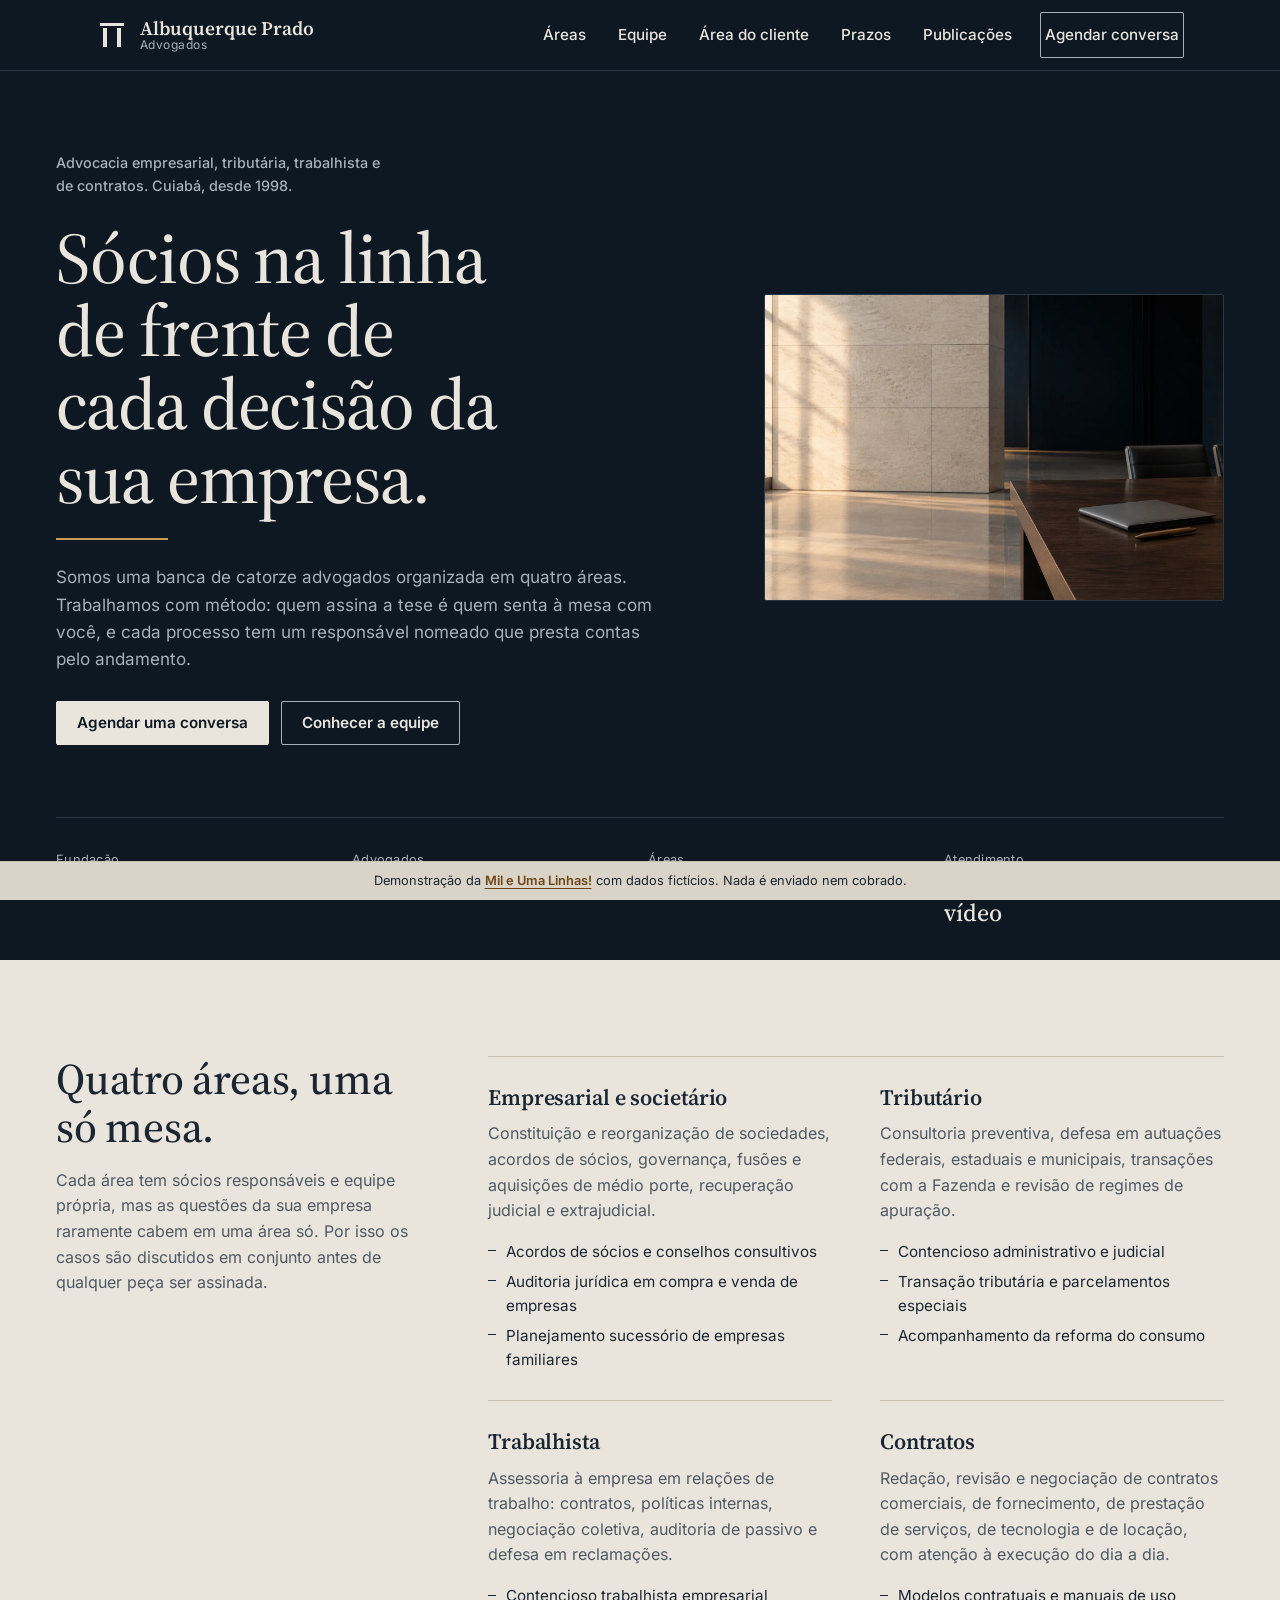
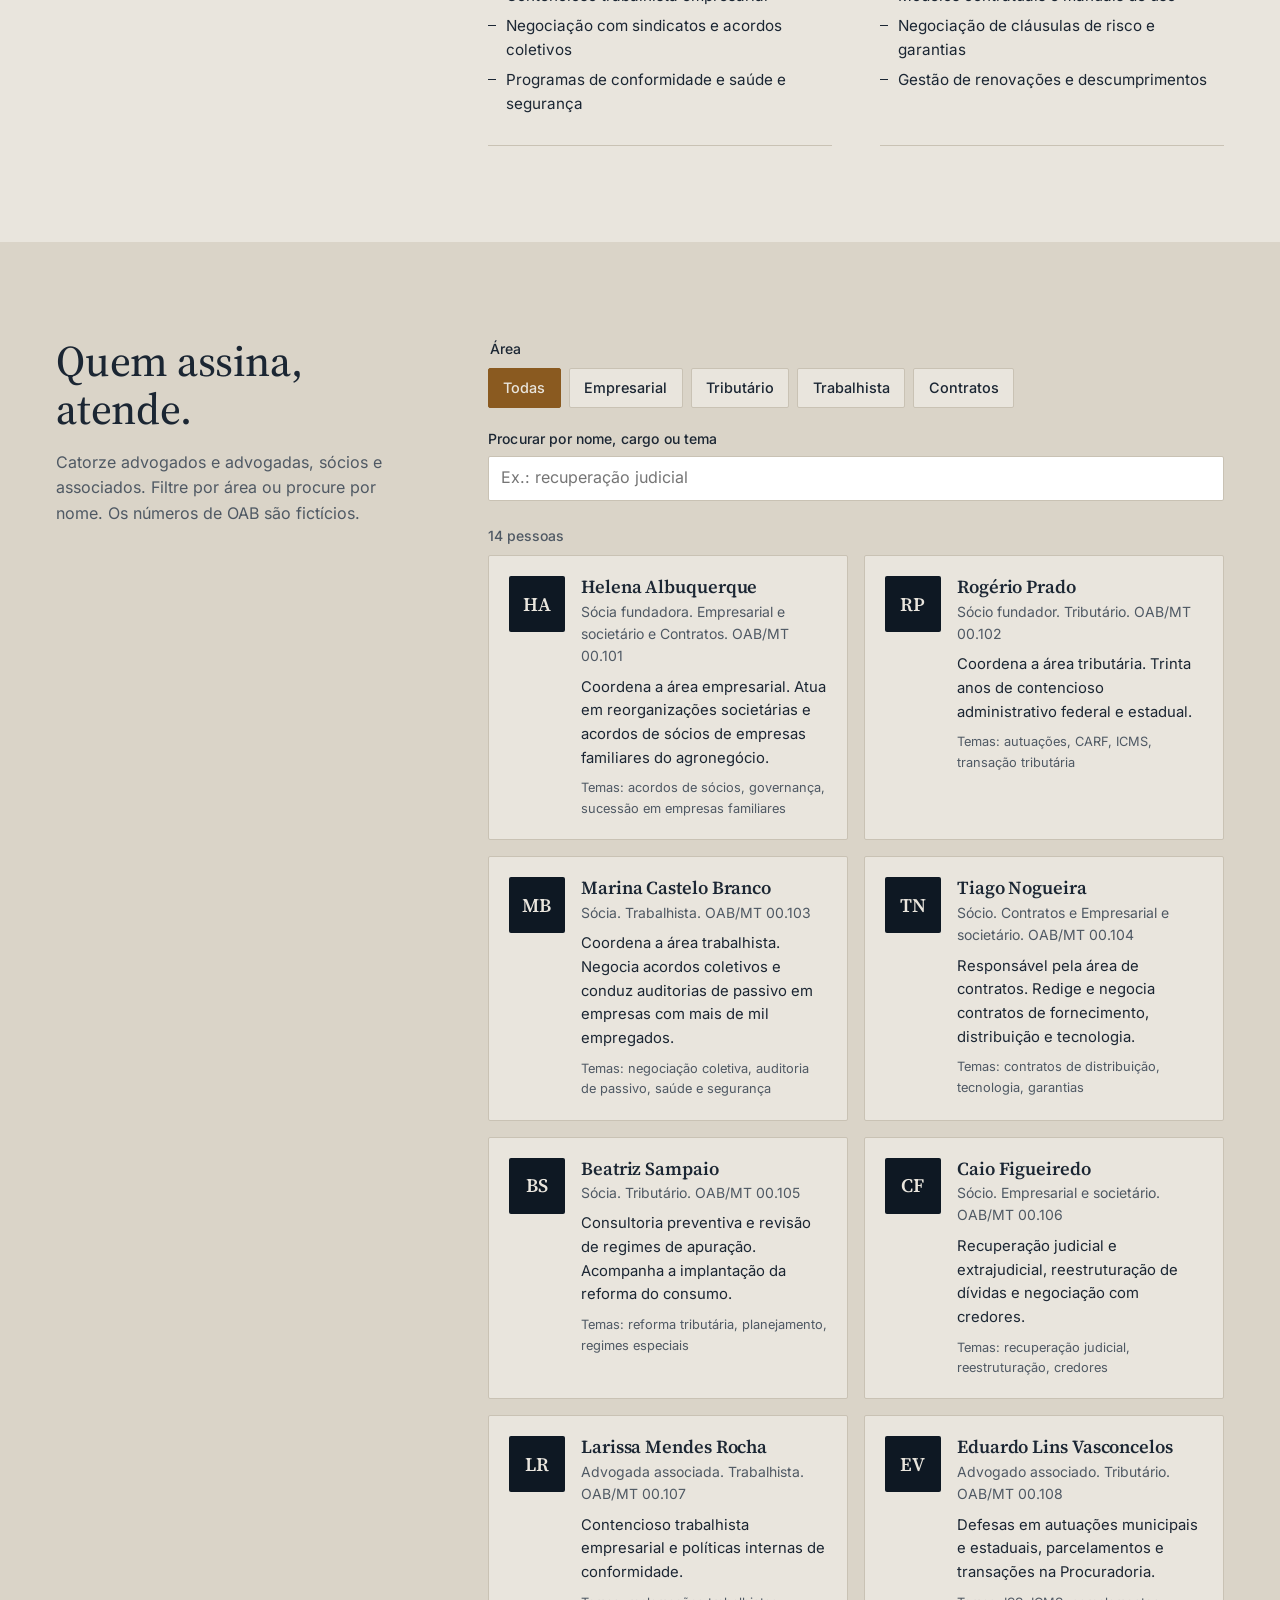
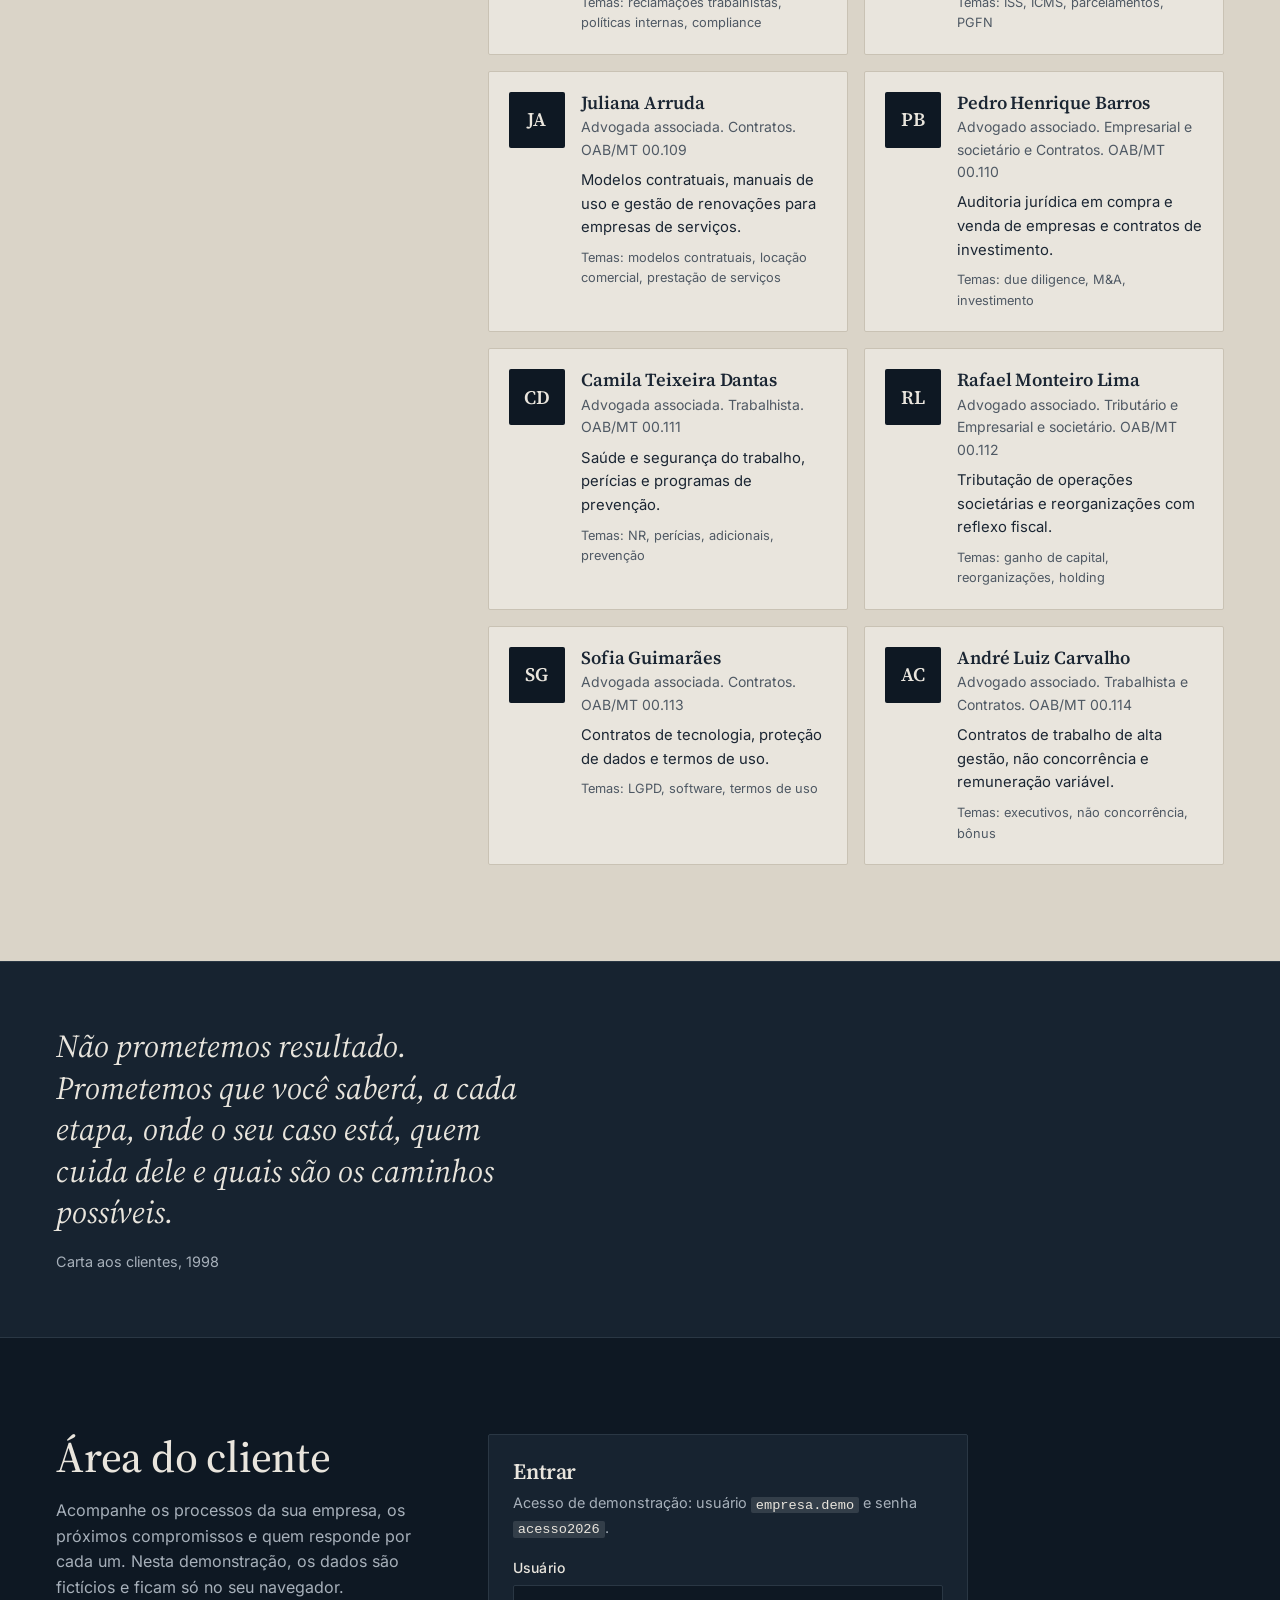
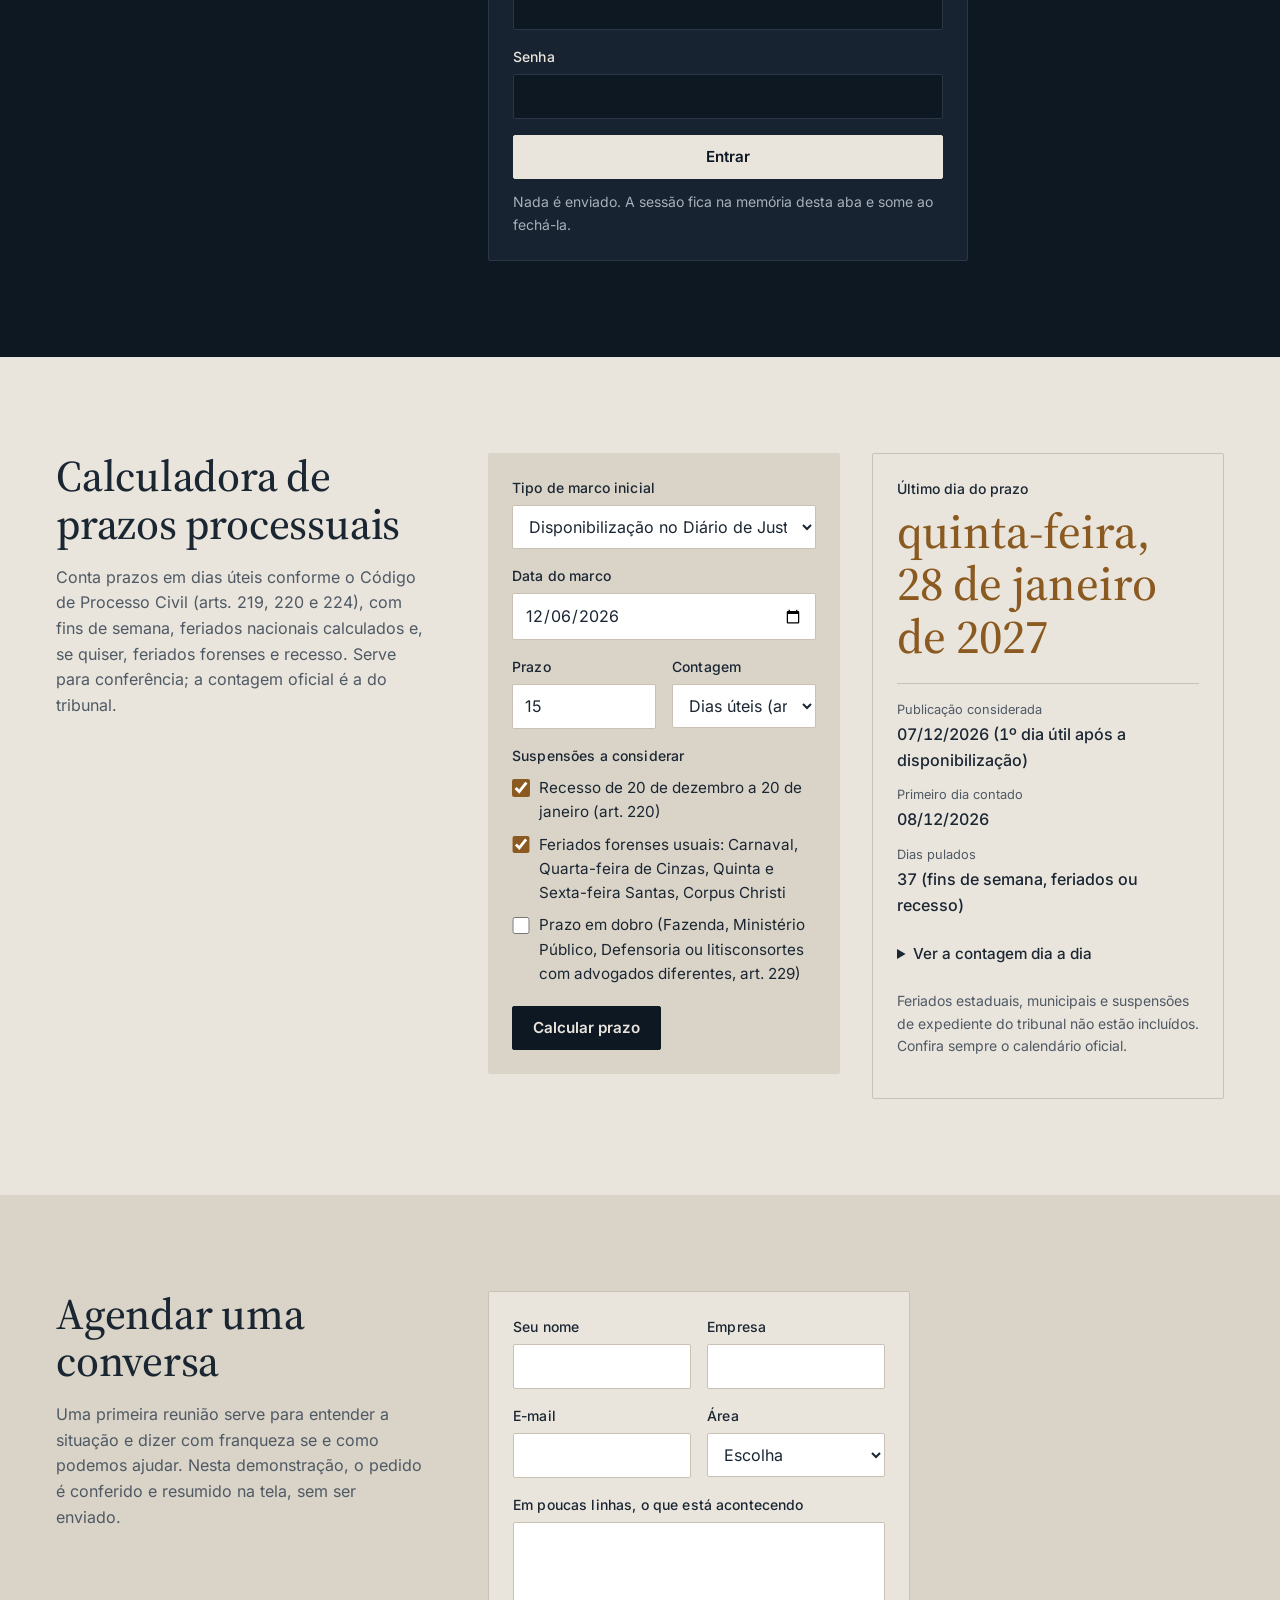
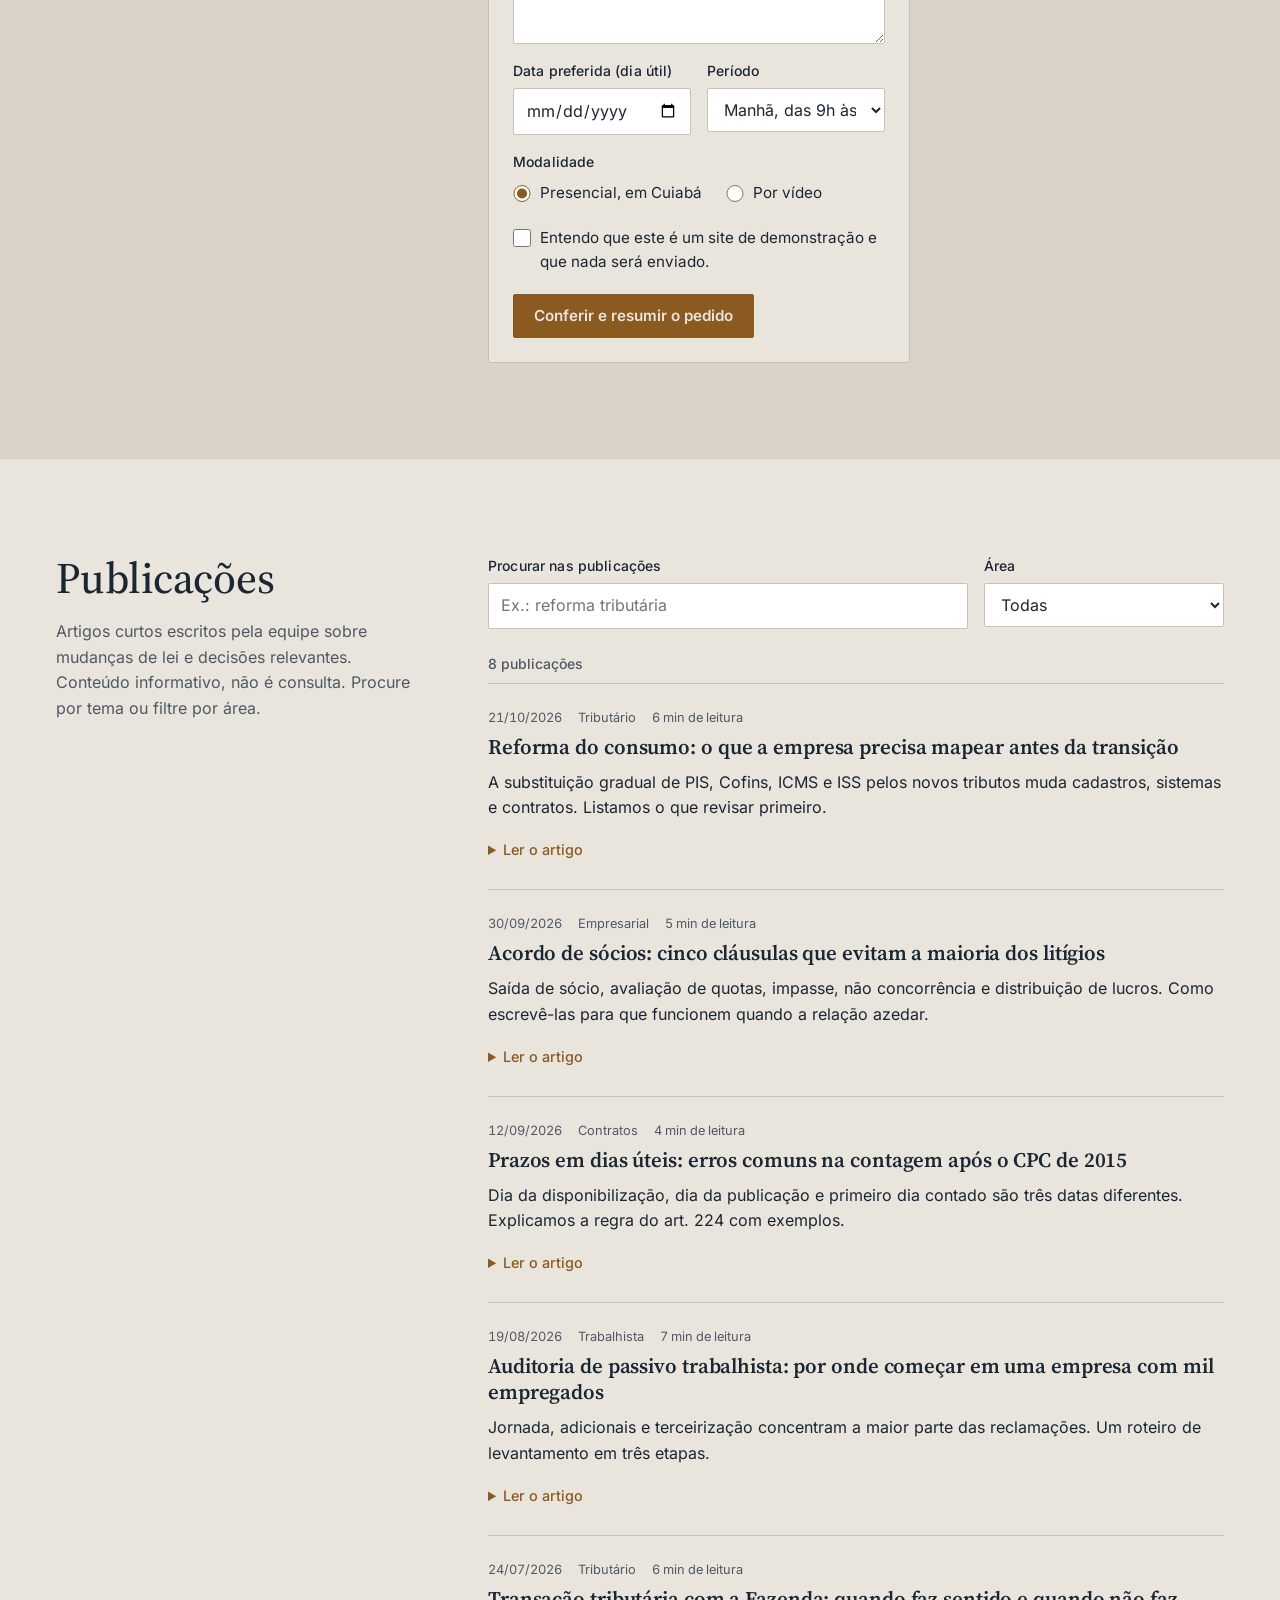
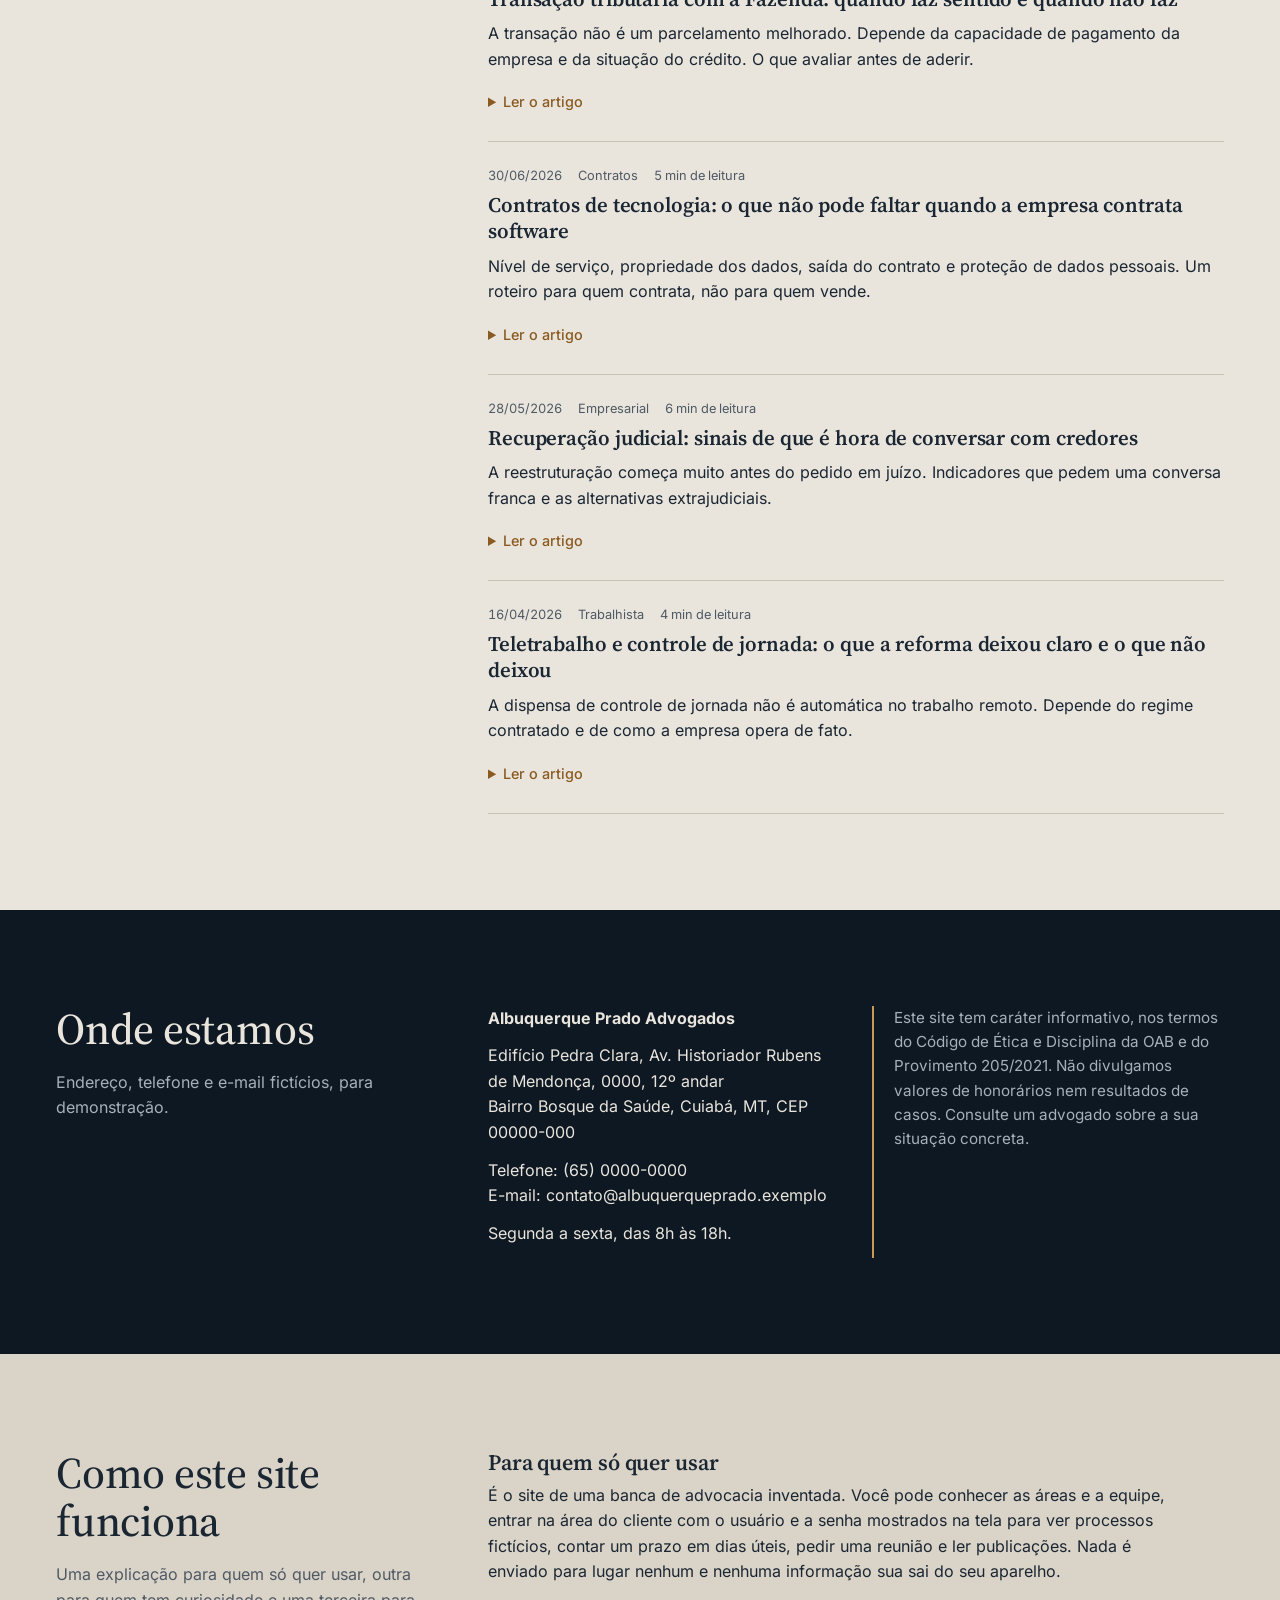
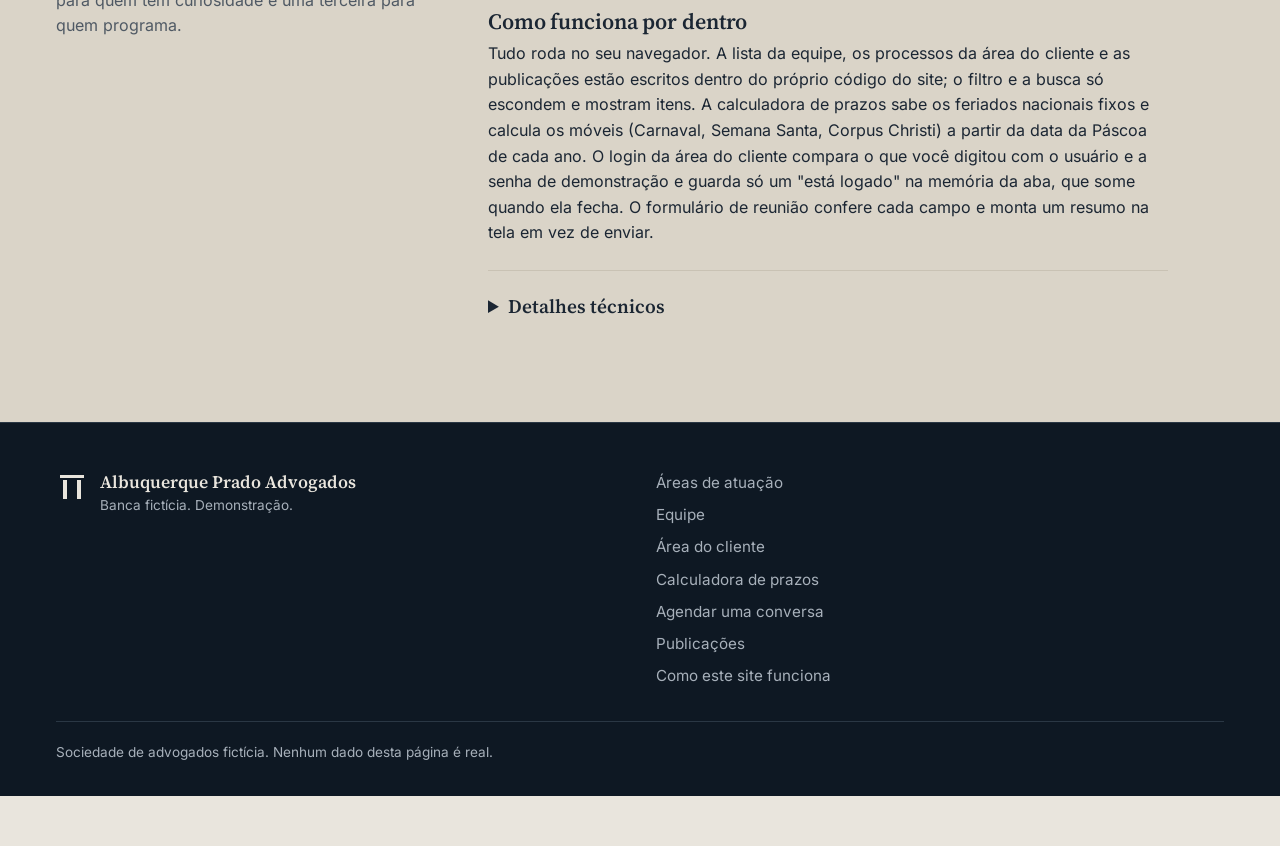
==== commit afabed70: "Foto de hero gerada no Canva troca a provisória Troca img/hero.webp pela foto gerada por IA no Canva" ====
--- a/index.html
+++ b/index.html
@@ -55,7 +55,7 @@
         </div>
       </div>
       <figure class="hero-figura">
-        <img class="hero-foto" src="img/hero.webp" width="1600" height="1067" alt="Saguão de um edifício institucional com parede de pedra clara em perspectiva e uma linha de bronze, em luz baixa." fetchpriority="high">
+        <img class="hero-foto" src="img/hero.webp" width="1620" height="1080" alt="Sala de reuniões de um escritório com parede de pedra clara, mesa de madeira escura e um notebook fechado sobre ela. Imagem gerada por IA, ilustrativa." fetchpriority="high">
       </figure>
     </div>
     <dl class="hero-dados">
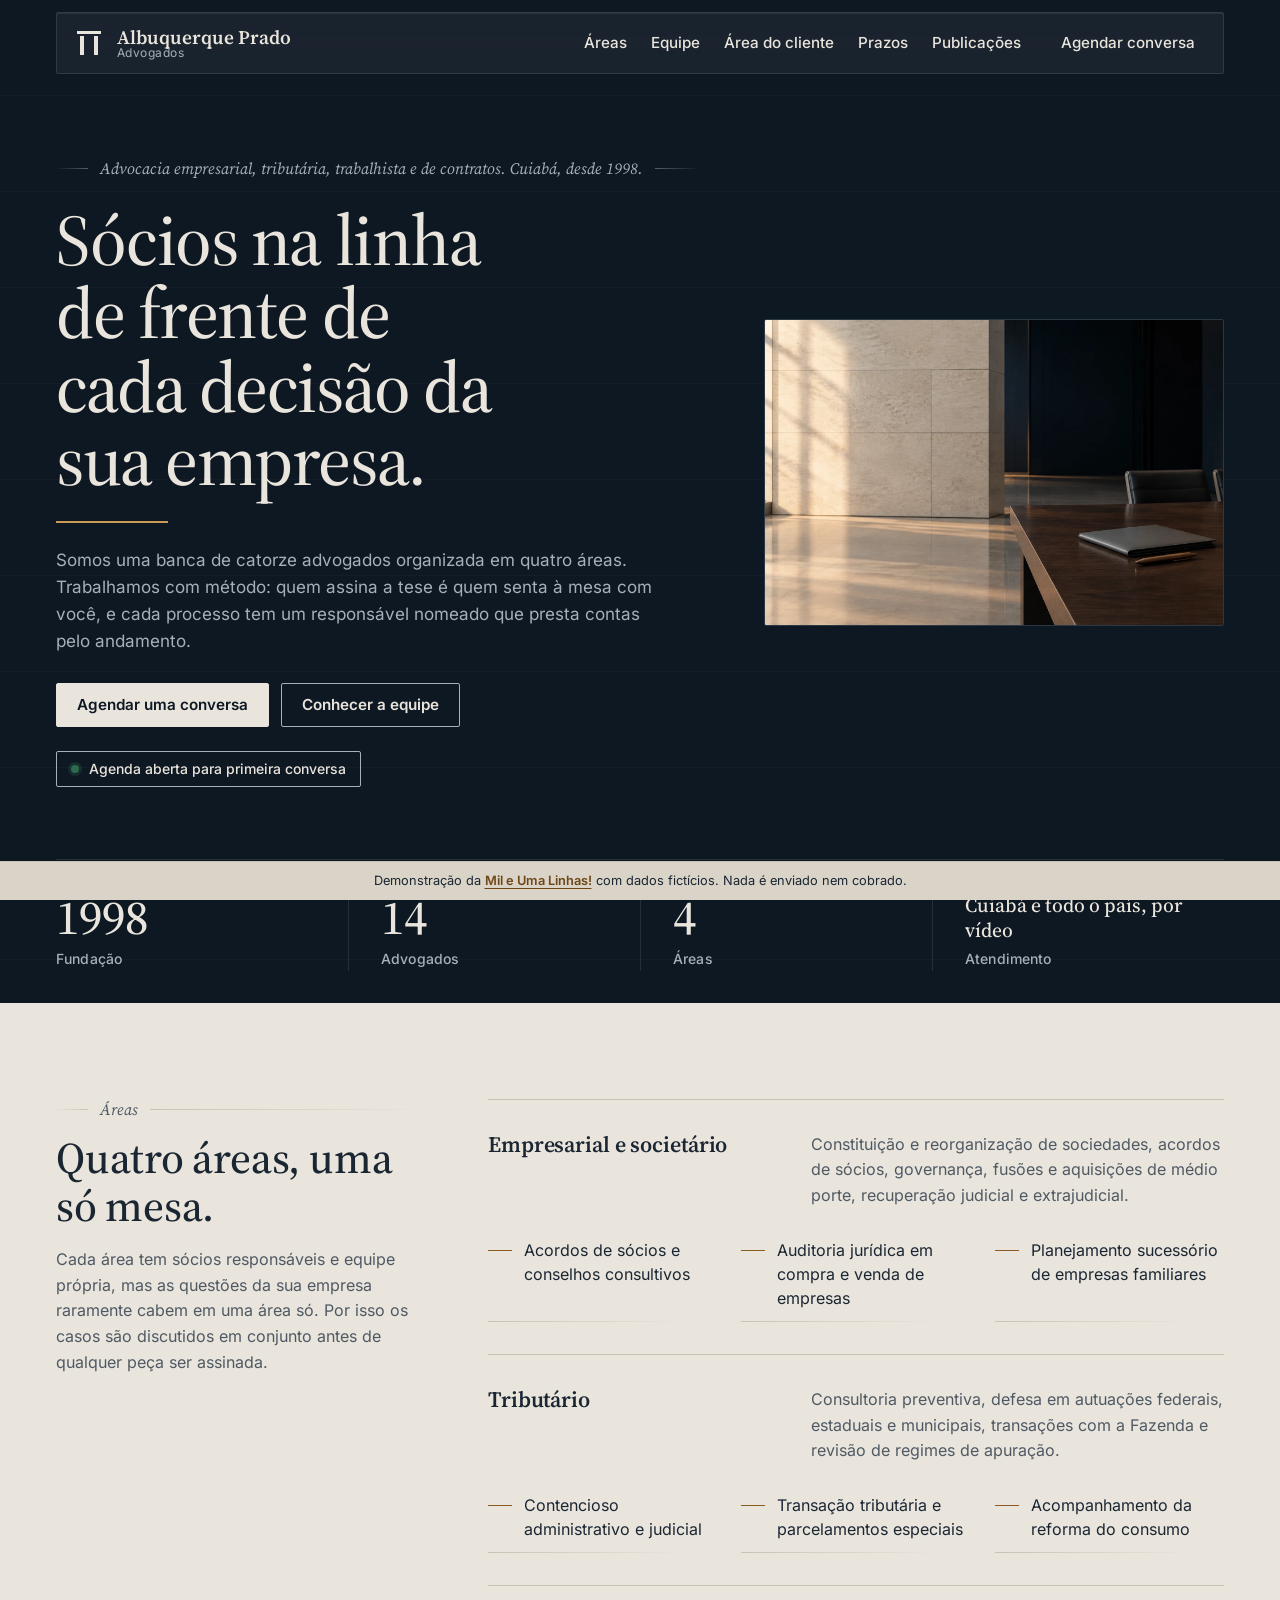
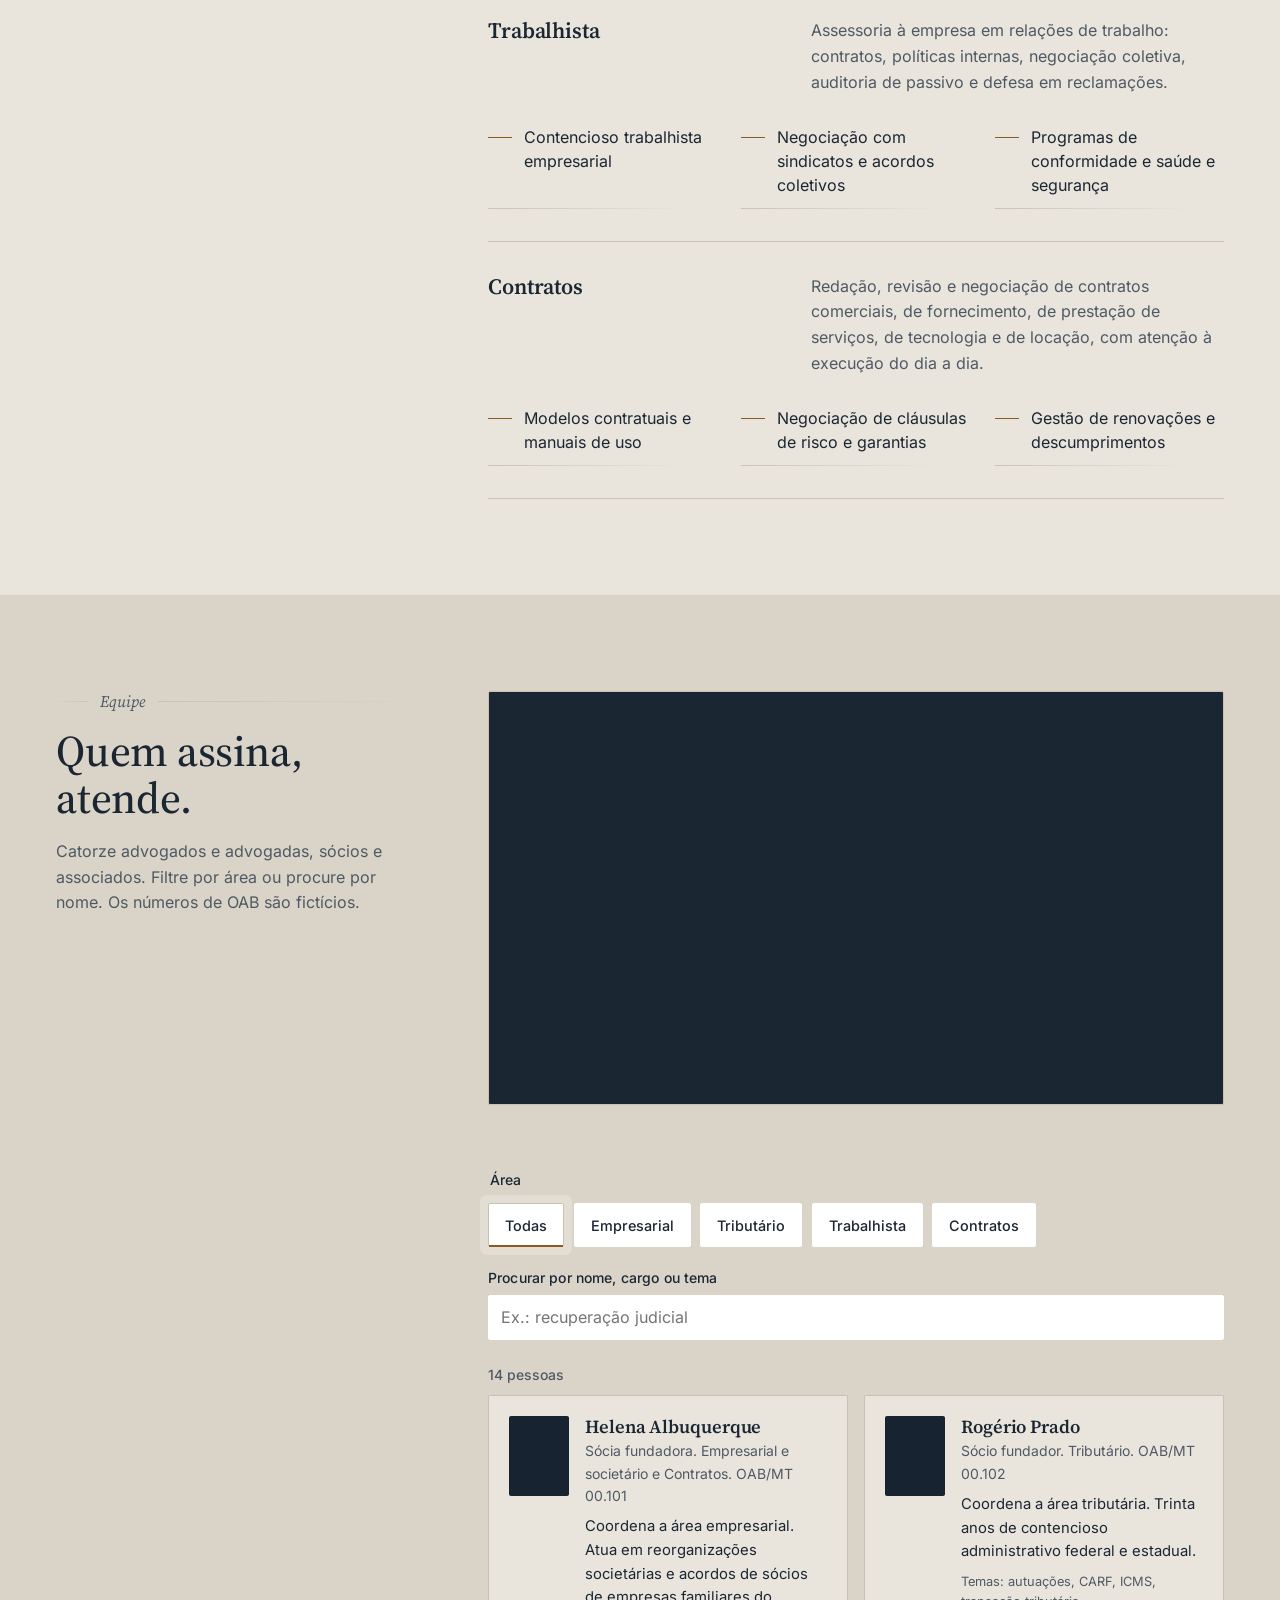
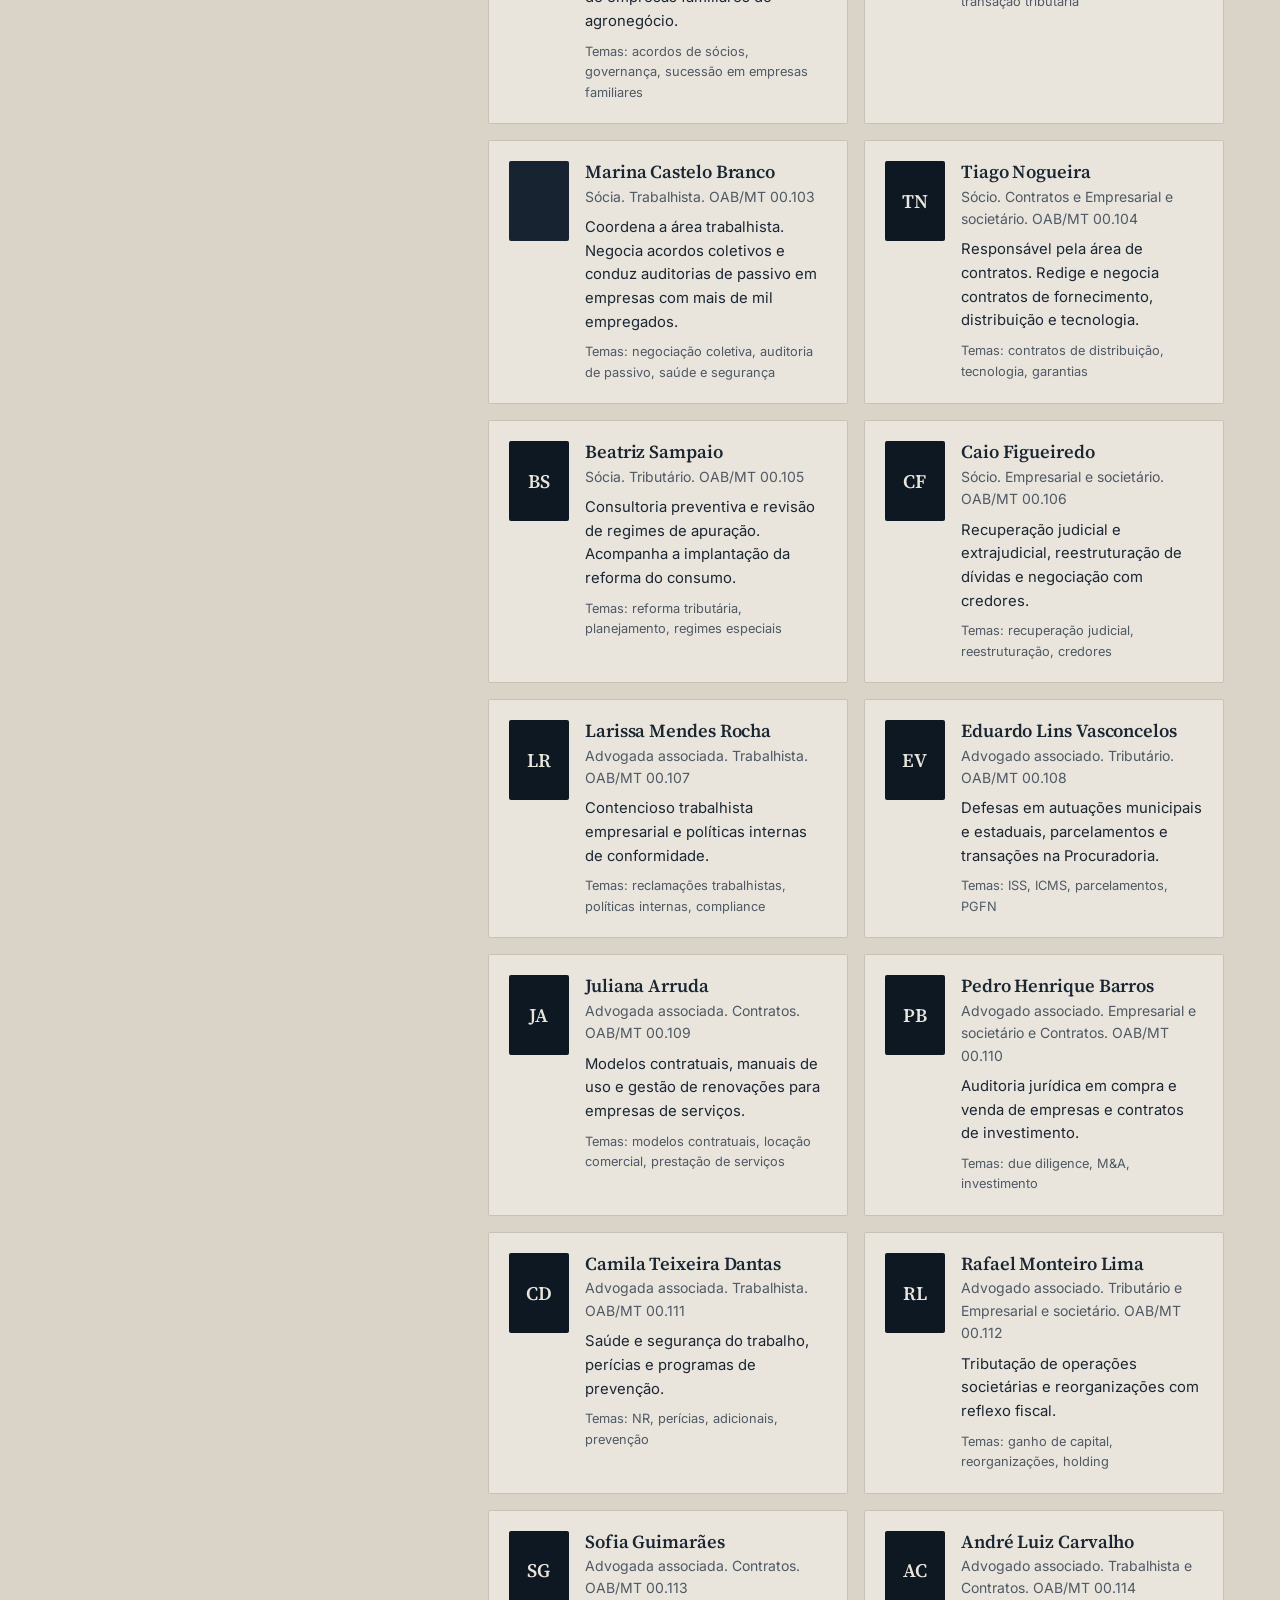
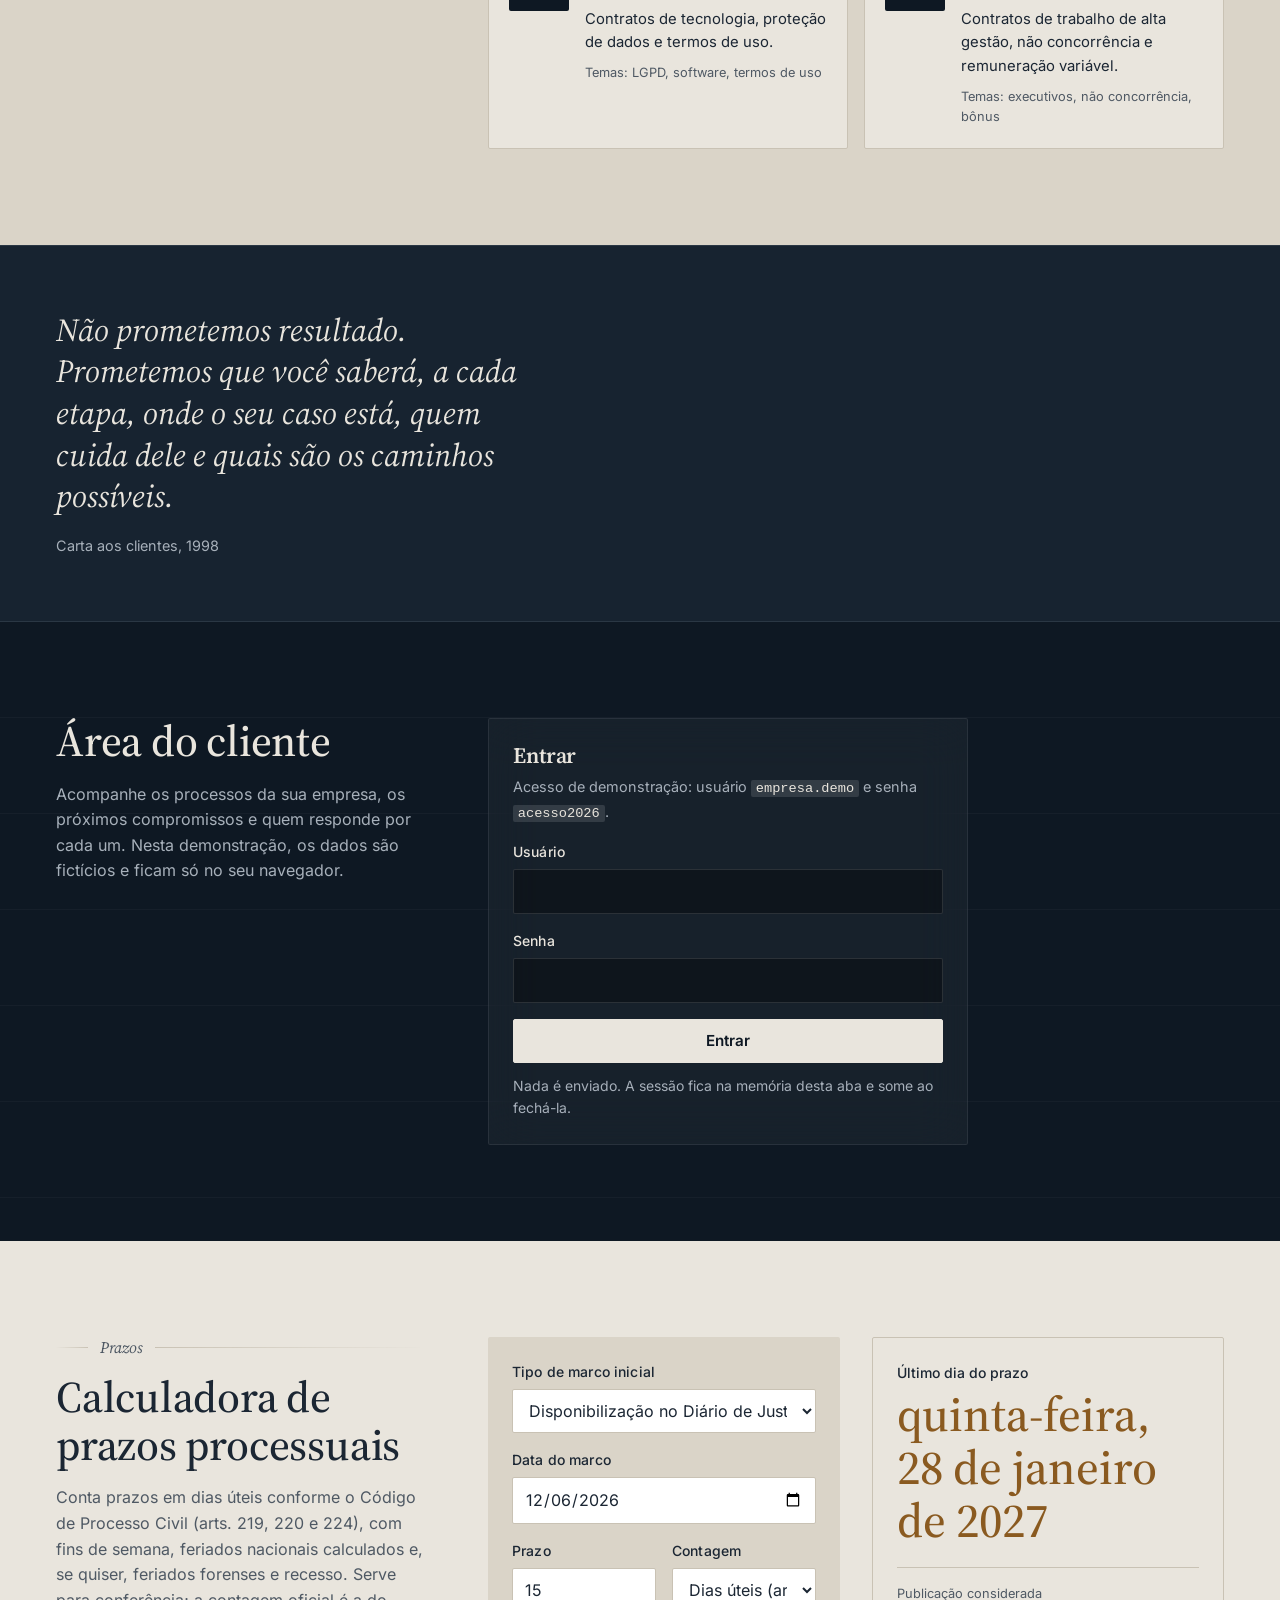
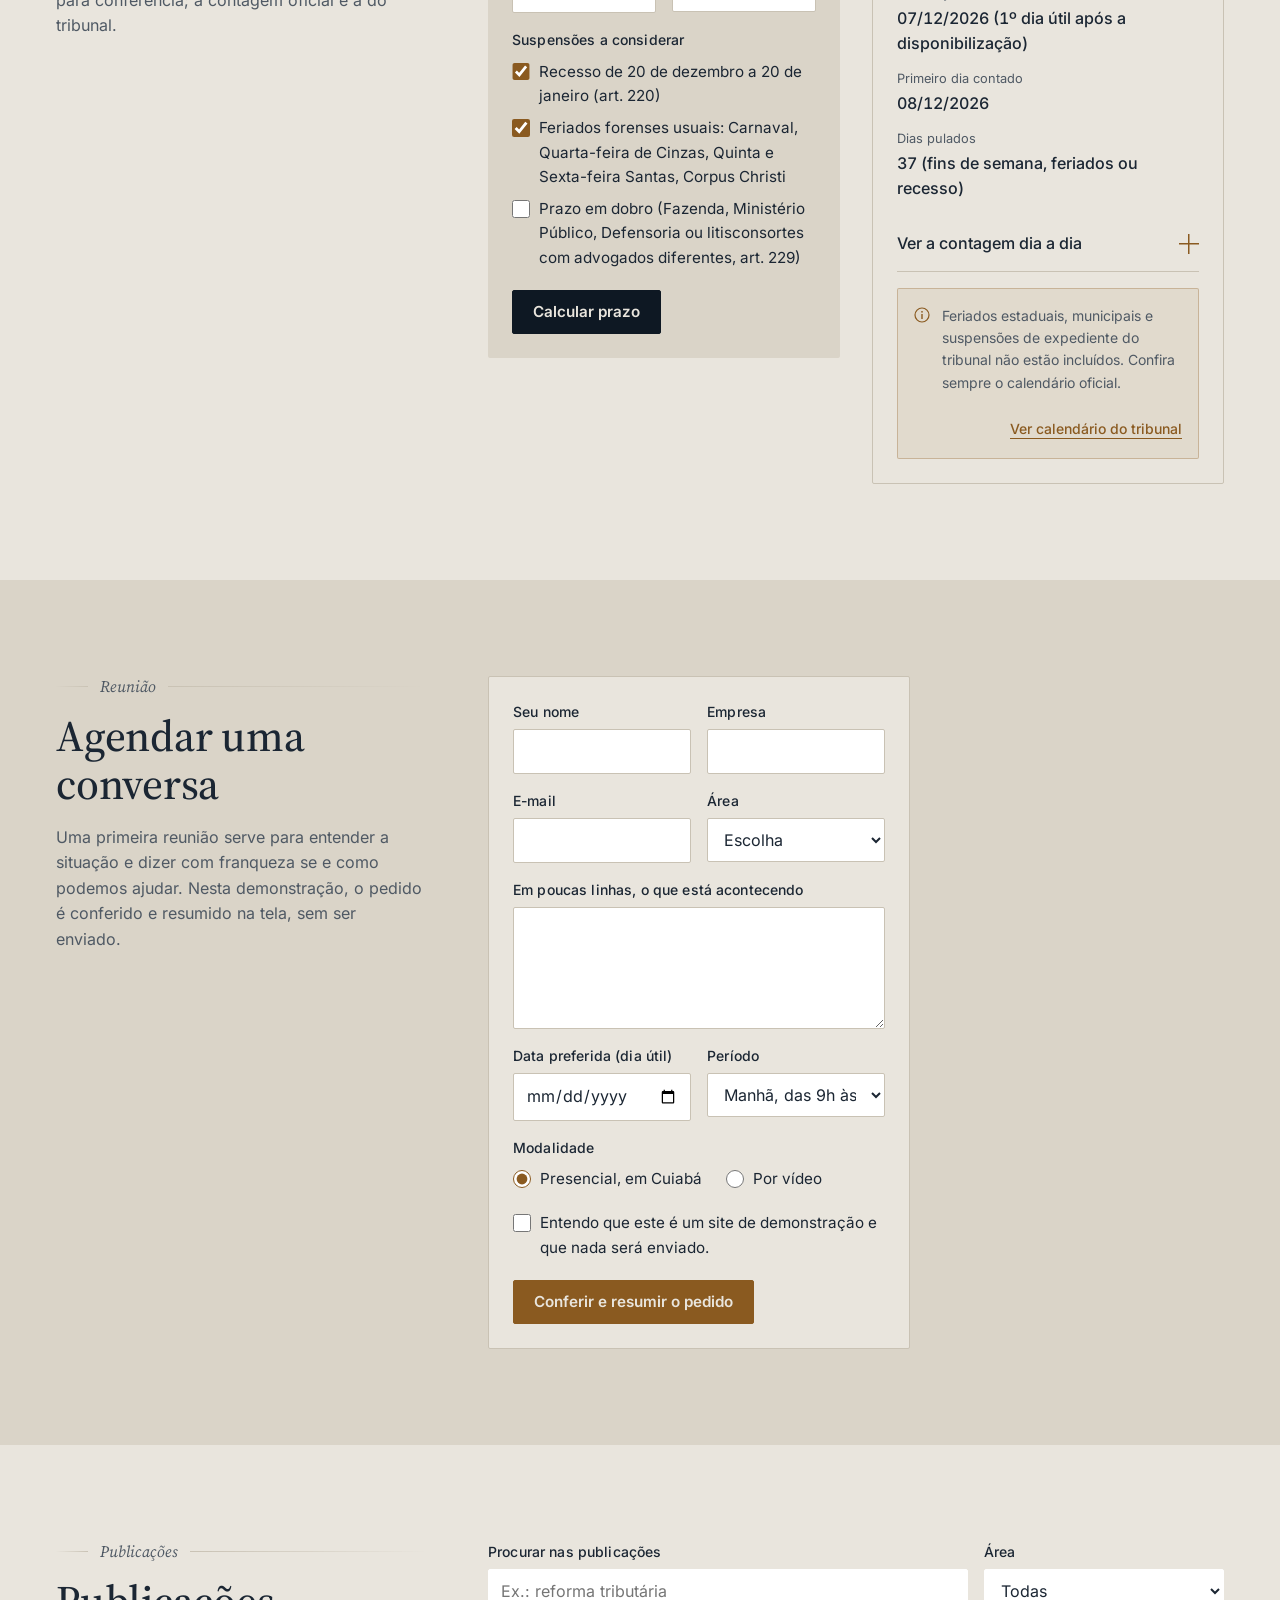
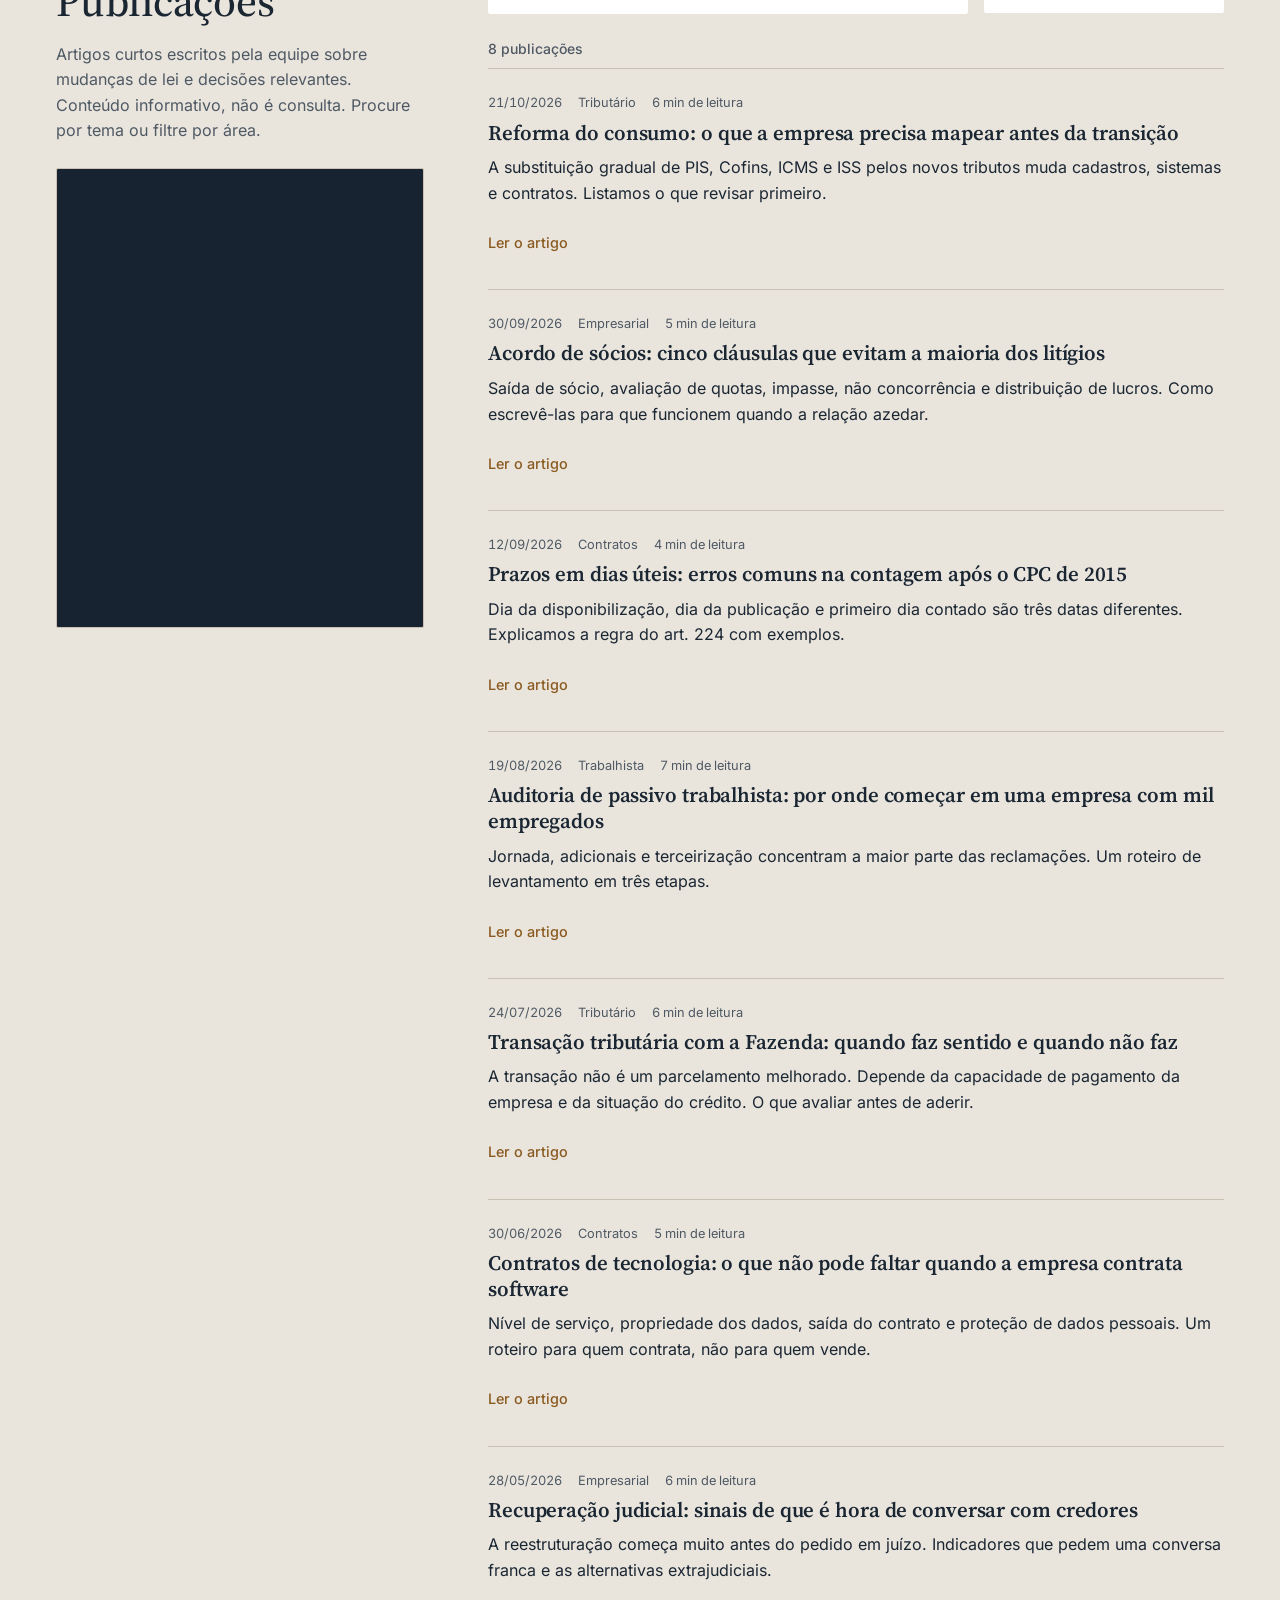
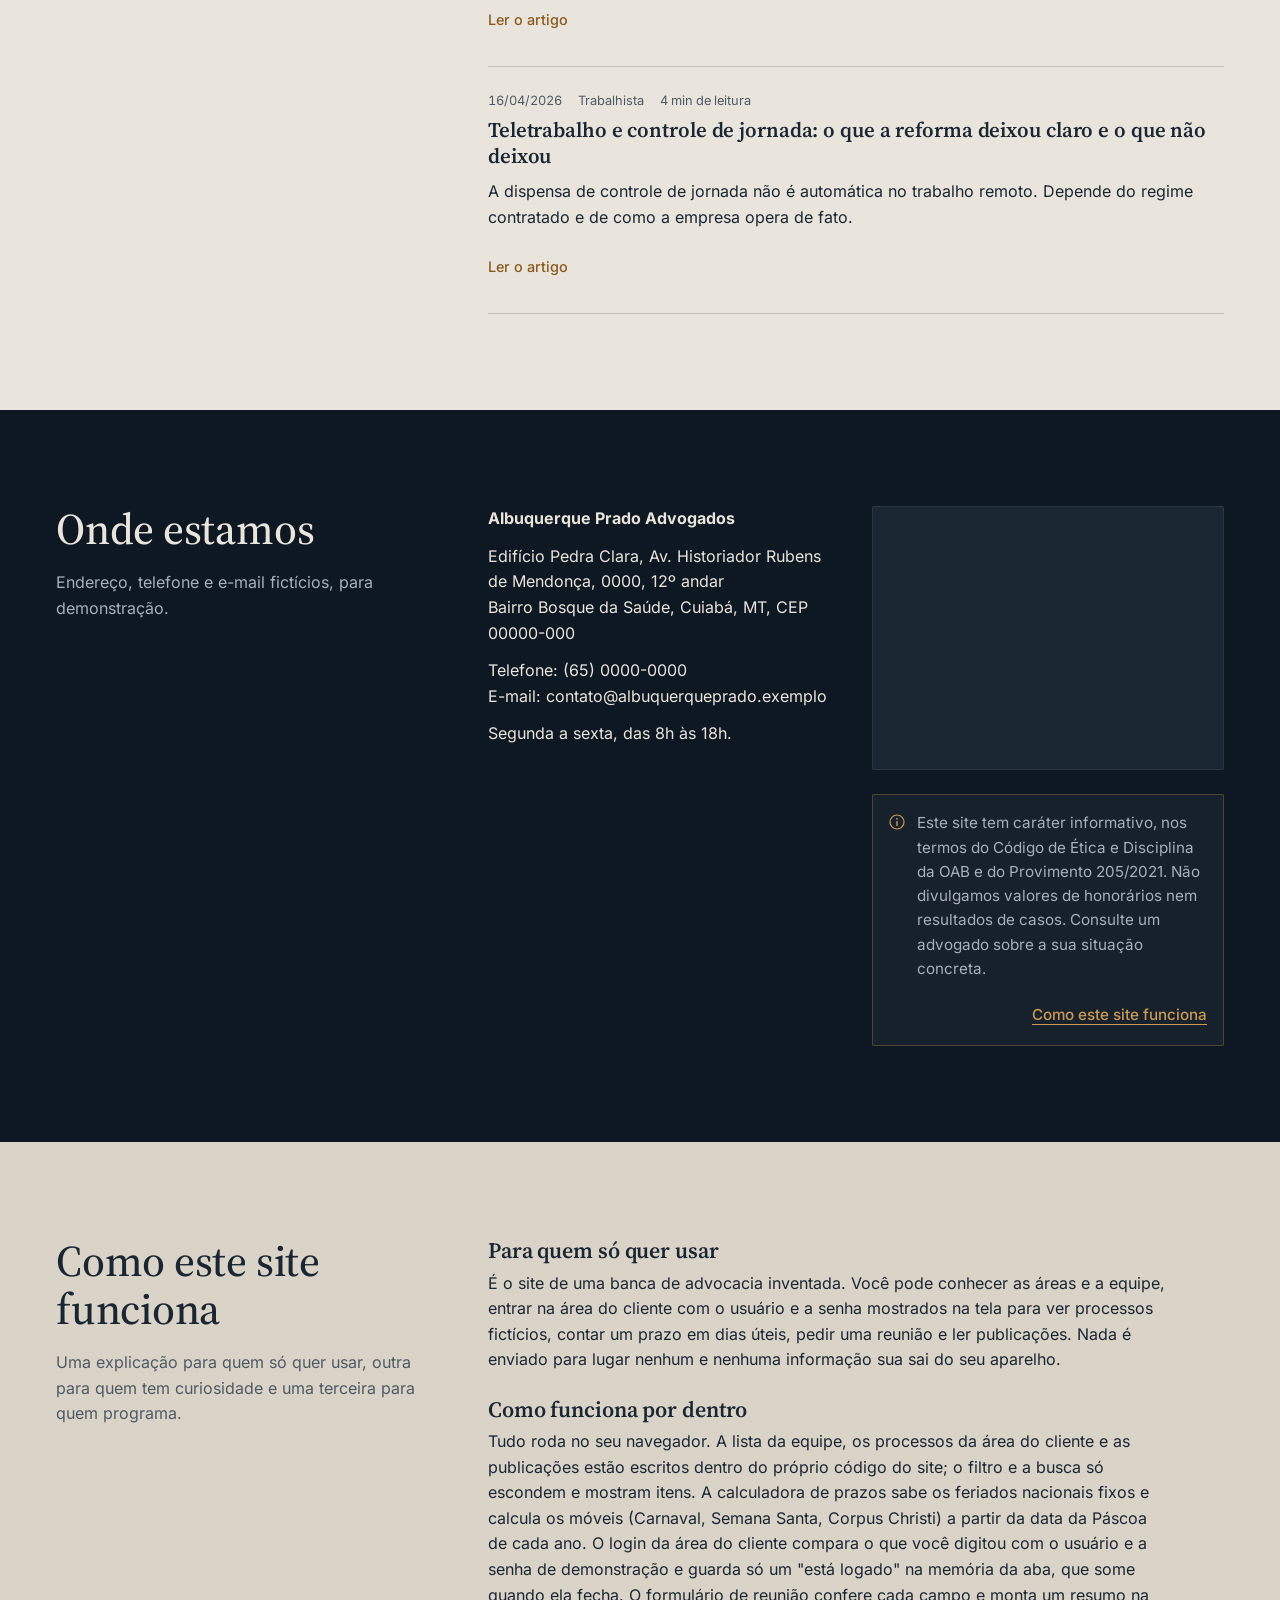
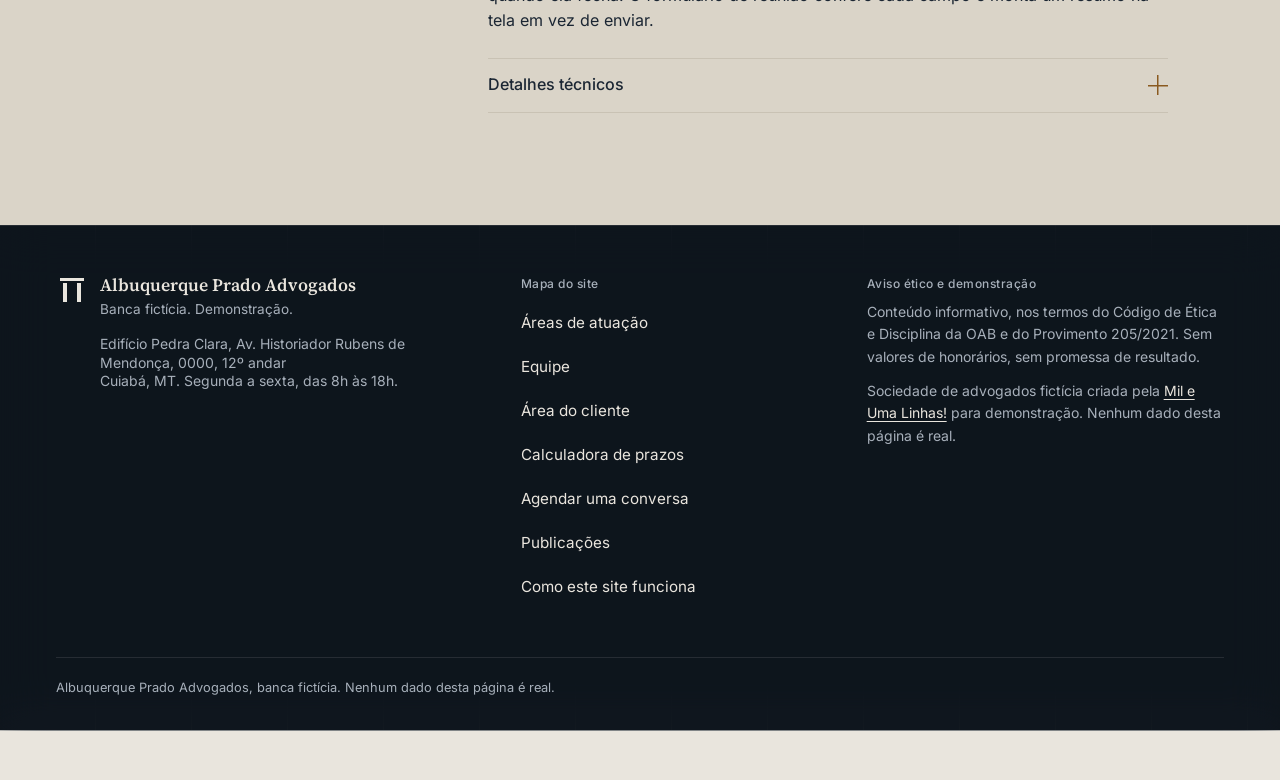
==== commit feb5788b: "Leva final: Sora + Hanzo e seis fotos novas Aplica os design systems Sora (seções em Noite) e Hanzo " ====
--- a/index.html
+++ b/index.html
@@ -45,14 +45,15 @@
   <section class="hero" aria-labelledby="hero-titulo">
     <div class="hero-grade">
       <div class="hero-texto">
-        <p class="hero-chapeu">Advocacia empresarial, tributária, trabalhista e de contratos. Cuiabá, desde 1998.</p>
-        <h1 id="hero-titulo">Sócios na linha de frente de cada decisão da sua empresa.</h1>
+        <p class="hero-chapeu olho olho-escuro">Advocacia empresarial, tributária, trabalhista e de contratos. Cuiabá, desde 1998.</p>
+        <h1 id="hero-titulo" data-titulo-palavras>Sócios na linha de frente de cada decisão da sua empresa.</h1>
         <span class="hero-linha" aria-hidden="true"></span>
         <p class="hero-sub">Somos uma banca de catorze advogados organizada em quatro áreas. Trabalhamos com método: quem assina a tese é quem senta à mesa com você, e cada processo tem um responsável nomeado que presta contas pelo andamento.</p>
         <div class="hero-acoes">
           <a class="botao botao-claro" href="#reuniao">Agendar uma conversa</a>
           <a class="botao botao-contorno-claro" href="#equipe">Conhecer a equipe</a>
         </div>
+        <p class="hero-status status-aba"><span class="status-ponto" aria-hidden="true"></span>Agenda aberta para primeira conversa</p>
       </div>
       <figure class="hero-figura">
         <img class="hero-foto" src="img/hero.webp" width="1620" height="1080" alt="Sala de reuniões de um escritório com parede de pedra clara, mesa de madeira escura e um notebook fechado sobre ela. Imagem gerada por IA, ilustrativa." fetchpriority="high">
@@ -60,9 +61,9 @@
     </div>
     <dl class="hero-dados">
       <div><dt>Fundação</dt><dd>1998</dd></div>
-      <div><dt>Advogados</dt><dd>14</dd></div>
+      <div><dt>Advogados</dt><dd data-contador="14">14</dd></div>
       <div><dt>Áreas</dt><dd>4</dd></div>
-      <div><dt>Atendimento</dt><dd>Cuiabá e todo o país, por vídeo</dd></div>
+      <div><dt>Atendimento</dt><dd class="hero-dado-texto">Cuiabá e todo o país, por vídeo</dd></div>
     </dl>
   </section>
 
@@ -70,6 +71,7 @@
   <section class="secao secao-clara" id="areas" aria-labelledby="areas-titulo">
     <div class="secao-grade">
       <header class="secao-cabeca">
+        <p class="olho">Áreas</p>
         <h2 id="areas-titulo">Quatro áreas, uma só mesa.</h2>
         <p>Cada área tem sócios responsáveis e equipe própria, mas as questões da sua empresa raramente cabem em uma área só. Por isso os casos são discutidos em conjunto antes de qualquer peça ser assinada.</p>
       </header>
@@ -118,9 +120,13 @@
   <section class="secao secao-clara-2" id="equipe" aria-labelledby="equipe-titulo">
     <div class="secao-grade">
       <header class="secao-cabeca">
+        <p class="olho">Equipe</p>
         <h2 id="equipe-titulo">Quem assina, atende.</h2>
         <p>Catorze advogados e advogadas, sócios e associados. Filtre por área ou procure por nome. Os números de OAB são fictícios.</p>
       </header>
+      <figure class="equipe-foto">
+        <img src="img/equipe-reuniao.webp" width="1456" height="816" alt="Mesa de reunião de madeira escura com quatro pessoas de terno vistas de costas e de lado, pastas cinza e uma parede de pedra clara ao fundo. Imagem gerada por IA, ilustrativa." loading="lazy" decoding="async">
+      </figure>
       <div class="equipe-corpo">
         <form class="equipe-filtros" aria-label="Filtrar a equipe" data-equipe-filtros>
           <fieldset class="filtro-areas">
@@ -178,6 +184,7 @@
         <div class="painel" hidden data-painel>
           <div class="painel-cabeca">
             <div>
+              <p class="painel-status status-aba"><span class="status-ponto" aria-hidden="true"></span>Sessão de demonstração ativa</p>
               <p class="painel-rotulo">Cliente</p>
               <h3 data-painel-cliente>Horizonte Agroindustrial Ltda.</h3>
               <p class="painel-sub">Sócia responsável pela conta: <span data-painel-socia></span></p>
@@ -200,6 +207,7 @@
   <section class="secao secao-clara" id="prazos" aria-labelledby="prazos-titulo">
     <div class="secao-grade">
       <header class="secao-cabeca">
+        <p class="olho">Prazos</p>
         <h2 id="prazos-titulo">Calculadora de prazos processuais</h2>
         <p>Conta prazos em dias úteis conforme o Código de Processo Civil (arts. 219, 220 e 224), com fins de semana, feriados nacionais calculados e, se quiser, feriados forenses e recesso. Serve para conferência; a contagem oficial é a do tribunal.</p>
       </header>
@@ -252,7 +260,11 @@
             <summary>Ver a contagem dia a dia</summary>
             <ol data-prazos-tabela></ol>
           </details>
-          <p class="nota">Feriados estaduais, municipais e suspensões de expediente do tribunal não estão incluídos. Confira sempre o calendário oficial.</p>
+          <div class="nota dica">
+            <svg class="dica-icone" viewBox="0 0 16 16" aria-hidden="true" focusable="false"><circle cx="8" cy="8" r="7" fill="none" stroke="currentColor" stroke-width="1.2"/><rect x="7.3" y="7" width="1.4" height="5" fill="currentColor"/><rect x="7.3" y="4" width="1.4" height="1.6" fill="currentColor"/></svg>
+            <p class="dica-texto">Feriados estaduais, municipais e suspensões de expediente do tribunal não estão incluídos. Confira sempre o calendário oficial.</p>
+            <a class="dica-acao" href="https://www.tjmt.jus.br" rel="noopener">Ver calendário do tribunal</a>
+          </div>
         </div>
       </div>
     </div>
@@ -262,6 +274,7 @@
   <section class="secao secao-clara-2" id="reuniao" aria-labelledby="reuniao-titulo">
     <div class="secao-grade">
       <header class="secao-cabeca">
+        <p class="olho">Reunião</p>
         <h2 id="reuniao-titulo">Agendar uma conversa</h2>
         <p>Uma primeira reunião serve para entender a situação e dizer com franqueza se e como podemos ajudar. Nesta demonstração, o pedido é conferido e resumido na tela, sem ser enviado.</p>
       </header>
@@ -338,8 +351,12 @@
   <section class="secao secao-clara" id="publicacoes" aria-labelledby="publicacoes-titulo">
     <div class="secao-grade">
       <header class="secao-cabeca">
+        <p class="olho">Publicações</p>
         <h2 id="publicacoes-titulo">Publicações</h2>
         <p>Artigos curtos escritos pela equipe sobre mudanças de lei e decisões relevantes. Conteúdo informativo, não é consulta. Procure por tema ou filtre por área.</p>
+        <figure class="pub-foto">
+          <img src="img/biblioteca-publicacoes.webp" width="1152" height="1440" alt="Detalhe de estante de madeira escura com códigos e revistas jurídicas de lombadas cinza e azul-escuro, uma caneta de bronze apoiada sobre um caderno fechado. Imagem gerada por IA, ilustrativa." loading="lazy" decoding="async">
+        </figure>
       </header>
       <div class="pub-corpo">
         <form class="pub-filtros" aria-label="Filtrar publicações" data-pub-filtros>
@@ -379,8 +396,15 @@
           <p>Telefone: (65) 0000-0000<br>E-mail: contato@albuquerqueprado.exemplo</p>
           <p>Segunda a sexta, das 8h às 18h.</p>
         </address>
-        <div class="contato-aviso">
-          <p>Este site tem caráter informativo, nos termos do Código de Ética e Disciplina da OAB e do Provimento 205/2021. Não divulgamos valores de honorários nem resultados de casos. Consulte um advogado sobre a sua situação concreta.</p>
+        <div class="contato-lado">
+          <figure class="contato-foto">
+            <img src="img/recepcao-edificio.webp" width="1456" height="1088" alt="Recepção de escritório no 12º andar: balcão de pedra clara, parede de calcário, cadeiras de couro cinza e janela com a cidade ao fundo no fim da tarde. Imagem gerada por IA, ilustrativa." loading="lazy" decoding="async">
+          </figure>
+          <div class="contato-aviso dica dica-escura">
+            <svg class="dica-icone" viewBox="0 0 16 16" aria-hidden="true" focusable="false"><circle cx="8" cy="8" r="7" fill="none" stroke="currentColor" stroke-width="1.2"/><rect x="7.3" y="7" width="1.4" height="5" fill="currentColor"/><rect x="7.3" y="4" width="1.4" height="1.6" fill="currentColor"/></svg>
+            <p class="dica-texto">Este site tem caráter informativo, nos termos do Código de Ética e Disciplina da OAB e do Provimento 205/2021. Não divulgamos valores de honorários nem resultados de casos. Consulte um advogado sobre a sua situação concreta.</p>
+            <a class="dica-acao" href="#como-funciona">Como este site funciona</a>
+          </div>
         </div>
       </div>
     </div>
@@ -419,25 +443,36 @@
 </main>
 
 <footer class="rodape">
-  <div class="rodape-grade">
-    <div class="rodape-marca">
-      <svg class="marca-simbolo" viewBox="0 0 32 32" aria-hidden="true" focusable="false">
-        <rect x="4" y="4" width="24" height="3"/>
-        <rect x="7" y="9" width="4" height="19"/>
-        <rect x="21" y="9" width="4" height="19"/>
-      </svg>
-      <p>Albuquerque Prado Advogados<br><span>Banca fictícia. Demonstração.</span></p>
-    </div>
-    <nav class="rodape-links" aria-label="Mapa do site">
-      <a href="#areas">Áreas de atuação</a>
-      <a href="#equipe">Equipe</a>
-      <a href="#cliente">Área do cliente</a>
-      <a href="#prazos">Calculadora de prazos</a>
-      <a href="#reuniao">Agendar uma conversa</a>
-      <a href="#publicacoes">Publicações</a>
-      <a href="#como-funciona">Como este site funciona</a>
-    </nav>
-    <p class="rodape-nota">Sociedade de advogados fictícia. Nenhum dado desta página é real.</p>
+  <div class="rodape-veu">
+    <div class="rodape-grade">
+      <div class="rodape-marca">
+        <svg class="marca-simbolo" viewBox="0 0 32 32" aria-hidden="true" focusable="false">
+          <rect x="4" y="4" width="24" height="3"/>
+          <rect x="7" y="9" width="4" height="19"/>
+          <rect x="21" y="9" width="4" height="19"/>
+        </svg>
+        <div>
+          <p>Albuquerque Prado Advogados<br><span>Banca fictícia. Demonstração.</span></p>
+          <p class="rodape-endereco">Edifício Pedra Clara, Av. Historiador Rubens de Mendonça, 0000, 12º andar<br>Cuiabá, MT. Segunda a sexta, das 8h às 18h.</p>
+        </div>
+      </div>
+      <nav class="rodape-coluna" aria-label="Mapa do site">
+        <p class="rodape-titulo">Mapa do site</p>
+        <a href="#areas">Áreas de atuação</a>
+        <a href="#equipe">Equipe</a>
+        <a href="#cliente">Área do cliente</a>
+        <a href="#prazos">Calculadora de prazos</a>
+        <a href="#reuniao">Agendar uma conversa</a>
+        <a href="#publicacoes">Publicações</a>
+        <a href="#como-funciona">Como este site funciona</a>
+      </nav>
+      <div class="rodape-coluna">
+        <p class="rodape-titulo">Aviso ético e demonstração</p>
+        <p class="rodape-texto">Conteúdo informativo, nos termos do Código de Ética e Disciplina da OAB e do Provimento 205/2021. Sem valores de honorários, sem promessa de resultado.</p>
+        <p class="rodape-texto">Sociedade de advogados fictícia criada pela <a href="https://mileumalinhas.com.br" rel="noopener">Mil e Uma Linhas!</a> para demonstração. Nenhum dado desta página é real.</p>
+      </div>
+      <p class="rodape-nota">Albuquerque Prado Advogados, banca fictícia. Nenhum dado desta página é real.</p>
+    </div>
   </div>
 </footer>
 
--- a/css/estilo.css
+++ b/css/estilo.css
@@ -71,7 +71,7 @@
 .secao-clara :focus-visible, .secao-clara-2 :focus-visible { outline-color: var(--bronze); }
 
 .pular {
-  position: absolute; left: var(--margem); top: -4rem;
+  position: absolute; left: var(--margem); top: -4rem; min-height: 2.75rem; display: inline-flex; align-items: center;
   background: var(--bronze-claro); color: var(--noite); padding: 0.5rem 1rem; z-index: 100;
   border-radius: var(--raio); text-decoration: none; font-weight: 600;
 }
@@ -96,85 +96,152 @@
 .botao-contorno-escuro { background: transparent; color: var(--ardosia); border-color: var(--pedra); }
 .botao-contorno-escuro:hover { background: rgba(0, 0, 0, 0.05); }
 
-/* Topo */
+/* Topo: pílula de navegação em vidro (Sora). Sobre as seções claras o JS liga .sobre-claro. */
 .topo {
   position: sticky; top: 0; z-index: 50;
-  background: var(--noite); color: var(--calcario);
-  border-bottom: 1px solid var(--noite-linha);
+  padding: 0.5rem var(--margem);
+  color: var(--calcario);
+  background: transparent;
+  transition: color var(--dur);
 }
 .faixa {
-  max-width: var(--largura); margin: 0 auto; padding: 0.75rem var(--margem);
-  display: flex; align-items: center; justify-content: space-between; gap: 1rem; flex-wrap: wrap;
-}
-.marca { display: flex; align-items: center; gap: 0.75rem; text-decoration: none; color: var(--calcario); }
-.marca-simbolo { width: 2rem; height: 2rem; fill: var(--calcario); flex: none; }
-.marca-nome { font-family: var(--serif); font-size: 1.2rem; font-weight: 600; line-height: 1.05; display: flex; flex-direction: column; }
+  position: relative;
+  max-width: var(--largura); margin: 0 auto; padding: 0.5rem 0.75rem;
+  display: flex; align-items: center; justify-content: space-between; gap: 1rem;
+  background: rgba(255, 255, 255, 0.05);
+  border: 1px solid rgba(255, 255, 255, 0.1);
+  border-radius: var(--raio);
+  box-shadow: inset 0 1px 0 rgba(255, 255, 255, 0.08);
+  -webkit-backdrop-filter: blur(12px); backdrop-filter: blur(12px);
+  transition: background-color var(--dur), border-color var(--dur);
+}
+.topo.sobre-claro { color: var(--ardosia); }
+.topo.sobre-claro .faixa { background: rgba(14, 24, 35, 0.04); border-color: rgba(14, 24, 35, 0.1); box-shadow: inset 0 1px 0 rgba(255, 255, 255, 0.5); }
+.marca { display: flex; align-items: center; gap: 0.75rem; min-height: 2.75rem; text-decoration: none; color: inherit; }
+.marca-simbolo { width: 2rem; height: 2rem; fill: currentColor; flex: none; }
+.marca-nome { font-family: var(--serif); font-size: 1.1rem; font-weight: 600; line-height: 1.05; display: flex; flex-direction: column; white-space: nowrap; }
+@media (max-width: 359px) { .marca-nome { white-space: normal; font-size: 1rem; } }
+@media (min-width: 900px) { .marca-nome { font-size: 1.2rem; } }
 .marca-nome small { font-family: var(--sans); font-weight: 400; font-size: 0.75rem; color: var(--nevoa); letter-spacing: 0.04em; }
+.topo.sobre-claro .marca-nome small { color: var(--pedra); }
 .menu-botao {
-  display: inline-flex; align-items: center; gap: 0.5rem;
-  background: transparent; border: 1px solid var(--noite-linha); color: var(--calcario);
-  padding: 0.45rem 0.8rem; border-radius: var(--raio); cursor: pointer; font-weight: 500;
-}
-.menu-linhas { width: 18px; height: 2px; background: currentColor; position: relative; display: block; }
-.menu-linhas::before, .menu-linhas::after { content: ""; position: absolute; left: 0; width: 18px; height: 2px; background: currentColor; }
-.menu-linhas::before { top: -6px; }
-.menu-linhas::after { top: 6px; }
+  display: inline-flex; align-items: center; gap: 0.6rem; min-height: 2.75rem;
+  background: transparent; border: 1px solid rgba(255, 255, 255, 0.18); color: inherit;
+  padding: 0.45rem 0.9rem; border-radius: var(--raio); cursor: pointer; font-weight: 500; white-space: nowrap; flex: none;
+}
+.topo.sobre-claro .menu-botao { border-color: rgba(14, 24, 35, 0.25); }
+.menu-linhas { width: 18px; height: 14px; position: relative; display: block; }
+.menu-linhas::before, .menu-linhas::after { content: ""; position: absolute; left: 0; width: 18px; height: 2px; background: currentColor; transition: transform 200ms ease, top 200ms ease; }
+.menu-linhas::before { top: 2px; }
+.menu-linhas::after { top: 10px; }
+.menu-botao[aria-expanded="true"] .menu-linhas::before { top: 6px; transform: rotate(45deg); }
+.menu-botao[aria-expanded="true"] .menu-linhas::after { top: 6px; transform: rotate(-45deg); }
+/* Menu do celular: cartão Calcário sob o botão (Hanzo) */
 .menu {
-  display: none; width: 100%; flex-direction: column; gap: 0.25rem;
-  padding: 0.75rem 0 0.5rem; border-top: 1px solid var(--noite-linha);
+  display: none; position: absolute; top: calc(100% + 0.5rem); right: 0; left: 0;
+  flex-direction: column; gap: 0;
+  padding: 0.5rem 1rem 1rem;
+  background: var(--calcario); color: var(--ardosia);
+  border: 1px solid var(--calcario-linha); border-radius: var(--raio);
 }
 .menu.aberto { display: flex; animation: menu-entra 160ms ease-out; }
 @keyframes menu-entra { from { opacity: 0; transform: translateY(-6px); } to { opacity: 1; transform: none; } }
-.menu a { padding: 0.6rem 0.25rem; text-decoration: none; color: var(--calcario); font-weight: 500; font-size: 0.95rem; border-radius: var(--raio); }
-.menu a:hover { color: #fff; }
-.menu .botao { margin-top: 0.5rem; align-self: flex-start; }
+.menu a { padding: 0.8rem 0; min-height: 2.75rem; display: flex; align-items: center; text-decoration: none; color: var(--ardosia); font-weight: 500; font-size: 1.125rem; border-bottom: 1px solid var(--calcario-linha); border-radius: 0; }
+.menu a:hover { color: var(--bronze); }
+.menu .botao { margin-top: 1rem; align-self: stretch; justify-content: center; border-bottom: 0; background: var(--bronze); color: var(--calcario); border-color: var(--bronze); font-size: 0.95rem; }
+.menu .botao:hover { background: #7A4E1B; color: var(--calcario); }
 
 @media (min-width: 900px) {
+  .topo { padding: 0.75rem var(--margem); }
+  .faixa { padding: 0.5rem 0.75rem 0.5rem 1rem; }
   .menu-botao { display: none; }
-  .menu { display: flex; width: auto; flex-direction: row; align-items: center; gap: 1.5rem; padding: 0; border: 0; }
-  .menu .botao { margin: 0; }
+  .menu { display: flex; position: static; width: auto; flex-direction: row; align-items: center; gap: 1.5rem; padding: 0; border: 0; background: transparent; color: inherit; }
+  .menu a { padding: 0.5rem 0; font-size: 0.95rem; color: inherit; border: 0; }
+  .menu a:hover { color: var(--bronze-claro); }
+  .topo.sobre-claro .menu a:hover { color: var(--bronze); }
+  .menu .botao { margin: 0; align-self: auto; background: transparent; color: inherit; border-color: currentColor; padding: 0.45rem 1rem; min-height: 2.75rem; }
+  .menu .botao:hover { background: rgba(255, 255, 255, 0.08); color: inherit; }
+  .topo.sobre-claro .menu .botao:hover { background: rgba(14, 24, 35, 0.06); }
 }
 
 /* Hero */
+/* O cabeçalho é fixo e transparente, então o hero começa atrás dele */
 .hero {
   background: var(--noite); color: var(--calcario);
-  padding: 3rem var(--margem) 0;
+  padding: calc(var(--topo-altura, 4.75rem) + 2.5rem) var(--margem) 0; margin-top: calc(-1 * var(--topo-altura, 4.75rem));
+  background-image: repeating-linear-gradient(to bottom, transparent 0, transparent 95px, rgba(255, 255, 255, 0.025) 95px, rgba(255, 255, 255, 0.025) 96px);
 }
 .hero-grade { max-width: var(--largura); margin: 0 auto; display: grid; gap: 2.5rem; }
-.hero-chapeu { color: var(--nevoa); font-size: 0.9rem; font-weight: 500; margin-bottom: 1.5rem; max-width: 36ch; }
+
+/* Olho (eyebrow Hanzo): serifa itálica entre réguas que desvanecem */
+.olho {
+  display: flex; align-items: center; gap: 0.75rem;
+  font-family: var(--serif); font-style: italic; font-weight: 400; font-size: 1rem; line-height: 1.3;
+  font-variation-settings: "opsz" 20; color: var(--pedra); margin: 0 0 1rem;
+}
+.olho::before, .olho::after { content: ""; height: 1px; flex: none; }
+.olho::before { width: 2rem; background: linear-gradient(to right, transparent, var(--calcario-linha)); }
+.olho::after { flex: 1 1 1.5rem; min-width: 1.5rem; background: linear-gradient(to right, var(--calcario-linha), transparent); }
+.olho-escuro, .secao-escura .olho { color: var(--nevoa); }
+.olho-escuro::before, .secao-escura .olho::before { background: linear-gradient(to right, transparent, rgba(255, 255, 255, 0.3)); }
+.olho-escuro::after, .secao-escura .olho::after { background: linear-gradient(to right, rgba(255, 255, 255, 0.3), transparent); }
+.hero-chapeu { margin-bottom: 1.5rem; }
+@media (max-width: 639px) { .hero-chapeu::before { display: none; } }
+
 .hero h1 {
   font-size: clamp(2.5rem, 6vw, 4.5rem); font-weight: 500; line-height: 1.02;
-  font-variation-settings: "opsz" 60; max-width: 14ch; letter-spacing: -0.015em;
-}
+  font-variation-settings: "opsz" 60; max-width: 14ch; letter-spacing: -0.02em;
+}
+.hero h1 .palavra { display: inline-block; }
 .hero-linha { display: block; width: 7rem; height: 2px; background: var(--bronze-claro); margin: 1.5rem 0; transform-origin: left center; }
 .hero-sub { font-size: 1.0625rem; color: var(--nevoa); max-width: 56ch; margin-bottom: 1.75rem; }
 .hero-acoes { display: flex; flex-wrap: wrap; gap: 0.75rem; }
+
+/* Status tab (Hanzo): ponto Verde-garrafa + texto */
+.status-aba {
+  display: inline-flex; align-items: center; gap: 0.6rem;
+  margin: 0; padding: 0.45rem 0.9rem; min-height: 2.25rem;
+  border: 1px solid var(--nevoa); border-radius: var(--raio);
+  font-size: 0.875rem; font-weight: 500; color: var(--calcario); line-height: 1.3;
+}
+.status-ponto { width: 8px; height: 8px; border-radius: 50%; background: var(--garrafa); flex: none; box-shadow: 0 0 0 3px rgba(46, 107, 78, 0.25); }
+.hero-status { margin-top: 1.5rem; }
+
 .hero-figura { margin: 0; }
-.hero-foto { width: 100%; aspect-ratio: 3 / 2; object-fit: cover; border-radius: var(--raio); border: 1px solid var(--noite-linha); }
+.hero-foto { width: 100%; aspect-ratio: 3 / 2; object-fit: cover; border-radius: var(--raio); border: 1px solid var(--noite-linha); background: var(--noite-2); }
+
+/* Statistic (Sora): número grande com legenda apagada, hairlines verticais */
 .hero-dados {
   max-width: var(--largura); margin: 3rem auto 0; padding: 1.5rem 0;
-  border-top: 1px solid var(--noite-linha);
-  display: grid; grid-template-columns: repeat(2, 1fr); gap: 1.25rem 1rem;
-}
-.hero-dados div { margin: 0; }
-.hero-dados dt { font-size: 0.8rem; color: var(--nevoa); letter-spacing: 0.02em; }
-.hero-dados dd { margin: 0; font-family: var(--serif); font-size: 1.5rem; font-weight: 500; line-height: 1.2; }
+  border-top: 1px solid rgba(255, 255, 255, 0.1);
+  display: grid; grid-template-columns: repeat(2, 1fr); gap: 1.5rem 0;
+}
+.hero-dados div { margin: 0; display: flex; flex-direction: column-reverse; gap: 0.35rem; padding: 0 1.25rem; border-left: 1px solid rgba(255, 255, 255, 0.1); }
+.hero-dados div:nth-child(odd) { border-left: 0; padding-left: 0; }
+.hero-dados dt { font-size: 0.875rem; font-weight: 500; color: var(--nevoa); letter-spacing: 0.01em; }
+.hero-dados dd { margin: 0; font-family: var(--serif); font-size: clamp(2rem, 4vw, 3rem); font-weight: 500; line-height: 1.05; font-variant-numeric: tabular-nums; min-height: 1.05em; }
+.hero-dados dd.hero-dado-texto { font-size: 1.25rem; line-height: 1.25; font-variation-settings: "opsz" 30; }
 
 @media (min-width: 900px) {
-  .hero { padding-top: 5rem; }
+  .hero { padding-top: calc(var(--topo-altura, 5.5rem) + 4.5rem); }
   .hero-grade { grid-template-columns: 7fr 5fr; align-items: center; gap: 4rem; }
   .hero-dados { grid-template-columns: repeat(4, 1fr); margin-top: 4.5rem; padding: 2rem 0; }
+  .hero-dados div { padding: 0 2rem; }
+  .hero-dados div:nth-child(odd) { border-left: 1px solid rgba(255, 255, 255, 0.1); padding-left: 2rem; }
+  .hero-dados div:first-child { border-left: 0; padding-left: 0; }
 }
 
 /* Animação de abertura */
 @media (prefers-reduced-motion: no-preference) {
   .hero-texto > *, .hero-figura { animation: sobe 500ms ease-out both; }
   .hero-chapeu { animation-delay: 0ms; }
-  .hero h1 { animation-delay: 80ms; }
-  .hero-sub { animation-delay: 240ms; }
-  .hero-acoes { animation-delay: 320ms; }
+  .hero h1 { animation: none; }
+  .hero h1 .palavra { animation: sobe 500ms ease-out both; animation-delay: calc(80ms + var(--i, 0) * 60ms); }
+  .hero-sub { animation-delay: 480ms; }
+  .hero-acoes { animation-delay: 560ms; }
+  .hero-status { animation-delay: 640ms; }
   .hero-figura { animation-delay: 160ms; }
-  .hero-linha { animation: linha 600ms 300ms ease-out both; }
+  .hero-linha { animation: linha 600ms 620ms ease-out both; }
   @keyframes sobe { from { opacity: 0; transform: translateY(12px); } to { opacity: 1; transform: none; } }
   @keyframes linha { from { transform: scaleX(0); } to { transform: scaleX(1); } }
 }
@@ -185,8 +252,8 @@
 .secao-clara-2 { background: var(--calcario-2); color: var(--ardosia); }
 .secao-escura { background: var(--noite); color: var(--calcario); }
 .secao-grade { max-width: var(--largura); margin: 0 auto; display: grid; gap: 2rem; }
-.secao-cabeca p { color: var(--pedra); max-width: 48ch; margin-top: 1rem; }
-.secao-escura .secao-cabeca p { color: var(--nevoa); }
+.secao-cabeca > p:not(.olho) { color: var(--pedra); max-width: 48ch; margin-top: 1rem; }
+.secao-escura .secao-cabeca > p { color: var(--nevoa); }
 .nota { font-size: 0.875rem; color: var(--pedra); }
 .secao-escura .nota, .painel .nota { color: var(--nevoa); }
 .vazio { color: var(--pedra); padding: 1.5rem 0; border-top: 1px solid var(--calcario-linha); }
@@ -219,44 +286,57 @@
 .opcoes-linha legend { width: 100%; }
 .consentimento { margin-bottom: 1.25rem; }
 
-/* Áreas */
+/* Áreas: benefits list (Hanzo) em três colunas, traço Bronze e régua que desvanece */
 .areas-lista { display: grid; gap: 0; border-top: 1px solid var(--calcario-linha); }
-.area { padding: 1.75rem 0; border-bottom: 1px solid var(--calcario-linha); }
-.area h3 { margin-bottom: 0.75rem; }
-.area p { color: var(--pedra); }
-.area ul { list-style: none; display: grid; gap: 0.35rem; }
-.area li { padding-left: 1.1rem; position: relative; font-size: 0.95rem; }
-.area li::before { content: ""; position: absolute; left: 0; top: 0.7em; width: 0.5rem; height: 1px; background: var(--ardosia); }
+.area { padding: 2rem 0; border-bottom: 1px solid var(--calcario-linha); display: grid; gap: 0.75rem 3rem; }
+.area h3 { margin: 0; }
+.area p { color: var(--pedra); margin: 0; }
+.area ul { list-style: none; display: grid; gap: 0.75rem; margin-top: 0.75rem; }
+.area li { position: relative; font-size: 1rem; line-height: 1.5; padding: 0.35rem 0 0.75rem 2.25rem; background: linear-gradient(to right, var(--calcario-linha) 0%, transparent 85%) no-repeat left bottom / 100% 1px; }
+.area li::before { content: ""; position: absolute; left: 0; top: calc(0.35rem + 0.75em); width: 1.5rem; height: 1px; background: var(--bronze); }
 @media (min-width: 720px) {
-  .areas-lista { grid-template-columns: 1fr 1fr; column-gap: 3rem; }
+  .area { grid-template-columns: minmax(0, 2fr) minmax(0, 3fr); align-items: start; }
+  .area ul { grid-column: 1 / -1; grid-template-columns: repeat(3, 1fr); gap: 0 1.5rem; }
 }
 
 /* Equipe */
+.equipe-foto { margin: 0; }
+.equipe-foto img { width: 100%; aspect-ratio: 16 / 9; object-fit: cover; border-radius: var(--raio); border: 1px solid var(--calcario-linha); background: #1B2633; }
 .equipe-filtros { display: grid; gap: 1.25rem; margin-bottom: 1.5rem; }
-.filtro-areas { border: 0; padding: 0; margin: 0; display: flex; flex-wrap: wrap; gap: 0.5rem; }
-.filtro-areas legend { margin-bottom: 0.5rem; }
+/* Pílulas com anel translúcido (Hanzo), sem sombra, raio 2px */
+.filtro-areas { border: 0; padding: 0; margin: 0; display: flex; flex-wrap: wrap; gap: 0.75rem 0.6rem; }
+.filtro-areas legend { margin-bottom: 0.75rem; }
 .filtro-areas label {
-  background: var(--calcario); border: 1px solid var(--calcario-linha); border-radius: var(--raio);
-  padding: 0.45rem 0.9rem; font-weight: 500; font-size: 0.9rem; align-items: center;
-}
+  position: relative; background: #fff; border: 1px solid #fff; border-radius: var(--raio);
+  padding: 0.55rem 1rem; min-height: 2.75rem; font-weight: 500; font-size: 0.9rem; align-items: center;
+  box-shadow: 0 0 0 0 rgba(233, 229, 221, 0); transition: box-shadow var(--dur), border-color var(--dur);
+}
+.filtro-areas label::after { content: ""; position: absolute; left: 0; right: 0; bottom: -1px; height: 2px; background: transparent; transition: background-color var(--dur); }
+.filtro-areas label:hover { border-color: var(--calcario-linha); }
 .filtro-areas input { position: absolute; opacity: 0; width: 1px; height: 1px; margin: 0; }
-.filtro-areas label:has(input:checked) { background: var(--bronze); color: var(--calcario); border-color: var(--bronze); }
+.filtro-areas label:has(input:checked) { box-shadow: 0 0 0 8px rgba(233, 229, 221, 0.6); border-color: var(--calcario-linha); }
+.filtro-areas label:has(input:checked)::after { background: var(--bronze); }
 .filtro-areas label:has(input:focus-visible) { outline: 2px solid var(--bronze); outline-offset: 2px; }
 .campo-busca { margin-bottom: 0; }
 .equipe-lista { list-style: none; display: grid; gap: 1rem; }
-.pessoa { background: var(--calcario); border: 1px solid var(--calcario-linha); border-radius: var(--raio); padding: 1.25rem; display: grid; grid-template-columns: 3.5rem 1fr; gap: 1rem; align-items: start; }
+.pessoa { background: var(--calcario); border: 1px solid var(--calcario-linha); border-radius: var(--raio); padding: 1.25rem; display: grid; grid-template-columns: 3.75rem 1fr; gap: 1rem; align-items: start; }
 .pessoa[hidden] { display: none; }
 .retrato {
-  width: 3.5rem; height: 3.5rem; border-radius: var(--raio);
+  width: 3.75rem; aspect-ratio: 3 / 4; border-radius: var(--raio);
   background: var(--noite); color: var(--calcario);
   display: grid; place-items: center; font-family: var(--serif); font-weight: 600; font-size: 1.2rem; letter-spacing: 0.02em;
 }
+.retrato-foto { object-fit: cover; background: #172330; display: block; }
 .pessoa h3 { font-size: 1.15rem; line-height: 1.2; }
 .pessoa .cargo { font-size: 0.875rem; color: var(--pedra); margin: 0.15rem 0 0.5rem; }
 .pessoa .bio { font-size: 0.925rem; margin: 0 0 0.5rem; }
 .pessoa .temas { font-size: 0.8rem; color: var(--pedra); margin: 0; }
 @media (min-width: 640px) { .equipe-lista { grid-template-columns: 1fr 1fr; } }
-@media (min-width: 900px) { .equipe-filtros { grid-template-columns: 1fr; } }
+@media (min-width: 900px) {
+  .equipe-filtros { grid-template-columns: 1fr; }
+  #equipe .secao-cabeca { grid-row: 1 / 3; }
+  .equipe-foto, .equipe-corpo { grid-column: 2; }
+}
 
 /* Citação */
 .citacao { background: var(--noite-2); color: var(--calcario); padding: 4rem var(--margem); border-top: 1px solid var(--noite-linha); border-bottom: 1px solid var(--noite-linha); }
@@ -264,47 +344,65 @@
 .citacao p { font-family: var(--serif); font-style: italic; font-weight: 400; font-size: clamp(1.4rem, 2.6vw, 2rem); line-height: 1.3; max-width: 30ch; margin: 0 0 1rem; font-variation-settings: "opsz" 40; }
 .citacao footer { color: var(--nevoa); font-size: 0.9rem; }
 
-/* Área do cliente */
-.login { background: var(--noite-2); border: 1px solid var(--noite-linha); padding: 1.5rem; max-width: 30rem; border-radius: var(--raio); }
+/* Área do cliente: painéis em vidro (Sora) sobre as linhas de pedra do fundo */
+#cliente { background-image: repeating-linear-gradient(to bottom, transparent 0, transparent 95px, rgba(255, 255, 255, 0.03) 95px, rgba(255, 255, 255, 0.03) 96px); }
+.vidro, .login, .painel {
+  background: rgba(255, 255, 255, 0.04);
+  border: 1px solid rgba(255, 255, 255, 0.08); border-radius: var(--raio);
+  -webkit-backdrop-filter: blur(24px); backdrop-filter: blur(24px);
+}
+.login { padding: 1.5rem; max-width: 30rem; }
 .login h3 { margin-bottom: 0.5rem; }
 .login-dica { font-size: 0.9rem; color: var(--nevoa); }
-.login .campo input { background: var(--noite); border-color: var(--noite-linha); color: var(--calcario); }
+.login .campo input { background: rgba(0, 0, 0, 0.35); border-color: rgba(255, 255, 255, 0.12); color: var(--calcario); }
 .login .campo input:focus { border-color: var(--nevoa); }
 .login .botao { width: 100%; margin-bottom: 0.75rem; }
 .login .nota { margin: 0; }
-.painel { display: grid; gap: 1rem; }
+.painel { display: grid; gap: 1rem; padding: 1.5rem; }
 .painel[hidden] { display: none; }
-.painel-cabeca { display: flex; flex-wrap: wrap; justify-content: space-between; align-items: flex-start; gap: 1rem; padding-bottom: 1.25rem; border-bottom: 1px solid var(--noite-linha); }
+.painel-cabeca { display: flex; flex-wrap: wrap; justify-content: space-between; align-items: flex-start; gap: 1rem; padding-bottom: 1.25rem; border-bottom: 1px solid rgba(255, 255, 255, 0.08); }
+.painel-status { margin-bottom: 1rem; }
 .painel-rotulo { font-size: 0.8rem; color: var(--nevoa); margin: 0; }
 .painel-sub { font-size: 0.9rem; color: var(--nevoa); margin: 0.35rem 0 0; }
 .painel h4 { margin-top: 1rem; }
-.processos, .compromissos { list-style: none; display: grid; gap: 1px; background: var(--noite-linha); border: 1px solid var(--noite-linha); }
-.processo { background: var(--noite-2); }
+/* Account rows (Sora): linhas repetidas separadas por hairline */
+.processos, .compromissos { list-style: none; display: grid; border-top: 1px solid rgba(255, 255, 255, 0.08); }
+.processo { border-bottom: 1px solid rgba(255, 255, 255, 0.08); }
 .processo-botao {
-  width: 100%; text-align: left; background: transparent; border: 0; padding: 1rem 1.25rem; cursor: pointer; color: inherit;
-  display: grid; grid-template-columns: 1fr auto; gap: 0.25rem 1rem; align-items: center;
-}
-.processo-botao:hover { background: #1C2A39; }
-.processo-numero { font-size: 0.8rem; color: var(--nevoa); font-variant-numeric: tabular-nums; grid-column: 1 / -1; margin: 0; }
+  width: 100%; text-align: left; background: transparent; border: 0; padding: 1rem 0.75rem; cursor: pointer; color: inherit;
+  display: grid; grid-template-columns: 1fr; gap: 0.35rem 1.25rem; align-items: center;
+  transition: background-color var(--dur);
+}
+.processo-botao:hover { background: rgba(255, 255, 255, 0.06); }
+.processo-numero { font-size: 0.8rem; color: var(--nevoa); font-variant-numeric: tabular-nums; margin: 0; letter-spacing: 0.01em; }
+.processo-texto { min-width: 0; }
 .processo-titulo { font-family: var(--serif); font-size: 1.1rem; font-weight: 600; margin: 0; }
-.processo-fase { font-size: 0.8rem; font-weight: 500; padding: 0.2rem 0.6rem; border: 1px solid var(--nevoa); border-radius: var(--raio); color: var(--calcario); white-space: nowrap; }
-.processo-fase.concluido { border-color: var(--garrafa); background: var(--garrafa); }
-.processo-meta { grid-column: 1 / -1; font-size: 0.875rem; color: var(--nevoa); margin: 0; }
-.processo-detalhe { padding: 0 1.25rem 1.25rem; }
+.processo-meta { font-size: 0.875rem; color: var(--nevoa); margin: 0.2rem 0 0; }
+/* Badges (Sora, esmeralda trocada por Verde-garrafa) */
+.chip { display: inline-flex; align-items: center; font-size: 0.75rem; font-weight: 500; line-height: 1.3; padding: 0.3rem 0.6rem; border-radius: var(--raio); white-space: nowrap; justify-self: start; }
+.chip-concluido { background: rgba(46, 107, 78, 0.2); color: #8FCBA8; }
+.chip-pendente { background: rgba(167, 176, 186, 0.15); color: var(--calcario); }
+.processo-detalhe { padding: 0 0.75rem 1.25rem; }
 .processo-detalhe[hidden] { display: none; }
 .linha-tempo { list-style: none; position: relative; margin-top: 0.5rem; padding-left: 1.5rem; }
-.linha-tempo::before { content: ""; position: absolute; left: 0.3rem; top: 0.4rem; bottom: 0.4rem; width: 1px; background: var(--nevoa); }
+.linha-tempo::before { content: ""; position: absolute; left: 0.3rem; top: 0.4rem; bottom: 0.4rem; width: 1px; background: rgba(167, 176, 186, 0.5); }
 .linha-tempo li { position: relative; padding: 0 0 1.1rem; display: grid; gap: 0.1rem; }
-.linha-tempo li::before { content: ""; position: absolute; left: -1.5rem; top: 0.45rem; width: 0.6rem; height: 0.6rem; border-radius: 50%; background: var(--noite-2); border: 1px solid var(--nevoa); }
+.linha-tempo li::before { content: ""; position: absolute; left: -1.5rem; top: 0.45rem; width: 0.6rem; height: 0.6rem; border-radius: 50%; background: var(--noite); border: 1px solid var(--nevoa); }
 .linha-tempo li:first-child::before { background: var(--bronze-claro); border-color: var(--bronze-claro); }
 .linha-tempo time { font-size: 0.8rem; color: var(--nevoa); font-variant-numeric: tabular-nums; }
 .linha-tempo .atual { font-size: 0.75rem; color: var(--bronze-claro); font-weight: 600; letter-spacing: 0.02em; }
 .linha-tempo p { margin: 0; font-size: 0.95rem; }
-.proximo-passo { background: var(--noite); border-left: 2px solid var(--nevoa); padding: 0.75rem 1rem; font-size: 0.9rem; margin: 0.25rem 0 0; }
-.compromisso { background: var(--noite-2); padding: 0.9rem 1.25rem; display: grid; grid-template-columns: auto 1fr; gap: 0.2rem 1.25rem; align-items: baseline; }
-.compromisso time { font-variant-numeric: tabular-nums; font-weight: 600; font-family: var(--serif); font-size: 1.05rem; }
+.proximo-passo { background: rgba(0, 0, 0, 0.3); border-left: 2px solid var(--nevoa); padding: 0.75rem 1rem; font-size: 0.9rem; margin: 0.25rem 0 0; }
+.compromisso { padding: 0.9rem 0.75rem; display: grid; grid-template-columns: 1fr auto; gap: 0.2rem 1.25rem; align-items: start; border-bottom: 1px solid rgba(255, 255, 255, 0.08); transition: background-color var(--dur); }
+.compromisso:hover { background: rgba(255, 255, 255, 0.06); }
+.compromisso time { font-variant-numeric: tabular-nums; font-weight: 600; font-family: var(--serif); font-size: 1.05rem; grid-column: 1 / -1; }
 .compromisso p { margin: 0; font-size: 0.95rem; }
-.compromisso .quem { grid-column: 2; font-size: 0.8rem; color: var(--nevoa); }
+.compromisso .quem { font-size: 0.8rem; color: var(--nevoa); }
+@media (min-width: 640px) {
+  .processo-botao { grid-template-columns: minmax(10rem, auto) 1fr auto; }
+  .compromisso { grid-template-columns: minmax(10rem, auto) 1fr auto; }
+  .compromisso time { grid-column: auto; }
+}
 
 /* Prazos */
 .prazos-corpo { display: grid; gap: 2rem; }
@@ -318,15 +416,46 @@
 .resultado-detalhes div { display: grid; gap: 0.1rem; margin: 0; }
 .resultado-detalhes dt { font-size: 0.8rem; color: var(--pedra); }
 .resultado-detalhes dd { margin: 0; font-weight: 500; font-variant-numeric: tabular-nums; }
-.resultado-lista { margin-bottom: 1rem; }
-.resultado-lista summary { cursor: pointer; font-weight: 500; font-size: 0.95rem; padding: 0.5rem 0; }
-.resultado-lista ol { list-style: none; margin-top: 0.5rem; border-top: 1px solid var(--calcario-linha); font-size: 0.9rem; max-height: 22rem; overflow-y: auto; }
+/* FAQ item (Hanzo): summary com hairline e sinal de mais em Bronze que gira */
+.resultado-lista, .tecnico { margin-bottom: 1rem; }
+.resultado-lista summary, .tecnico summary {
+  cursor: pointer; list-style: none; display: flex; align-items: center; justify-content: space-between; gap: 1rem;
+  font-family: var(--sans); font-weight: 500; font-size: 1rem; padding: 0.85rem 0; min-height: 2.75rem;
+  border-bottom: 1px solid var(--calcario-linha);
+}
+.resultado-lista summary::-webkit-details-marker, .tecnico summary::-webkit-details-marker { display: none; }
+.resultado-lista summary::after, .tecnico summary::after {
+  content: ""; flex: none; width: 20px; height: 20px;
+  background:
+    linear-gradient(var(--bronze), var(--bronze)) center / 20px 1.5px no-repeat,
+    linear-gradient(var(--bronze), var(--bronze)) center / 1.5px 20px no-repeat;
+  transition: transform 300ms ease;
+}
+.resultado-lista[open] summary::after, .tecnico[open] summary::after { transform: rotate(45deg); }
+.resultado-lista[open] > :not(summary), .tecnico[open] > :not(summary) { animation: desliza 300ms ease-out both; transform-origin: top; }
+@keyframes desliza { from { opacity: 0; transform: translateY(-6px); } to { opacity: 1; transform: none; } }
+.resultado-lista ol { list-style: none; margin-top: 0.5rem; font-size: 0.9rem; max-height: 22rem; overflow-y: auto; }
 .resultado-lista li { display: grid; grid-template-columns: auto 1fr auto; gap: 0.75rem; padding: 0.4rem 0; border-bottom: 1px solid var(--calcario-linha); font-variant-numeric: tabular-nums; }
 .resultado-lista li.pulado { color: var(--pedra); }
 .resultado-lista li.final { font-weight: 600; }
 .resultado-lista .ordem { min-width: 2.2rem; }
 .resultado-lista .motivo { font-size: 0.8rem; text-align: right; }
 @media (min-width: 900px) { .prazos-corpo { grid-template-columns: 1fr 1fr; align-items: start; } }
+
+/* Smart tip (Sora): callout de informação com ação em texto */
+.dica {
+  display: grid; grid-template-columns: 16px 1fr; gap: 0.35rem 0.75rem; align-items: start;
+  padding: 1rem 1rem 0.9rem; border-radius: var(--raio);
+  border: 1px solid rgba(138, 90, 32, 0.3); background: rgba(138, 90, 32, 0.08);
+  font-size: 0.875rem; color: var(--pedra); margin: 0;
+}
+.dica-icone { width: 16px; height: 16px; color: var(--bronze); margin-top: 0.2em; }
+.dica-texto { margin: 0; }
+.dica-acao { grid-column: 2; justify-self: end; color: var(--bronze); font-weight: 500; text-decoration: underline; text-underline-offset: 4px; padding: 0.6rem 0 0.2rem; min-height: 2.75rem; display: inline-flex; align-items: flex-end; }
+.dica-acao:hover { color: #6E4617; }
+.dica-escura { background: rgba(167, 176, 186, 0.06); border-color: rgba(201, 154, 85, 0.3); color: var(--nevoa); font-size: 0.95rem; }
+.dica-escura .dica-icone, .dica-escura .dica-acao { color: var(--bronze-claro); }
+.dica-escura .dica-acao:hover { color: var(--calcario); }
 
 /* Reunião */
 .reuniao-corpo { display: grid; gap: 2rem; }
@@ -346,9 +475,16 @@
 @media (min-width: 900px) { .reuniao-corpo { grid-template-columns: 3fr 2fr; align-items: start; } }
 
 /* Publicações */
+.pub-foto { margin: 1.5rem 0 0; }
+.pub-foto img { width: 100%; aspect-ratio: 4 / 5; object-fit: cover; border-radius: var(--raio); border: 1px solid var(--calcario-linha); background: #172330; }
 .pub-filtros { display: grid; gap: 1rem; margin-bottom: 1.5rem; }
 .pub-filtros .campo { margin-bottom: 0; }
+.pub-filtros .campo input, .pub-filtros .campo select, .equipe-filtros .campo input {
+  border-color: #fff; transition: box-shadow var(--dur), border-color var(--dur);
+}
+.pub-filtros .campo input:focus, .pub-filtros .campo select:focus, .equipe-filtros .campo input:focus { border-color: var(--calcario-linha); box-shadow: 0 0 0 8px rgba(233, 229, 221, 0.6); outline: none; }
 @media (min-width: 640px) { .pub-filtros { grid-template-columns: 2fr 1fr; } }
+@media (max-width: 899px) { .pub-foto { max-width: 18rem; } }
 .pub-lista { list-style: none; border-top: 1px solid var(--calcario-linha); }
 .pub { padding: 1.5rem 0; border-bottom: 1px solid var(--calcario-linha); display: grid; gap: 0.35rem; }
 .pub[hidden] { display: none; }
@@ -356,7 +492,7 @@
 .pub h3 { font-size: 1.3rem; font-weight: 600; line-height: 1.25; }
 .pub .resumo { margin: 0.25rem 0 0; color: var(--ardosia); }
 .pub details { margin-top: 0.5rem; }
-.pub summary { cursor: pointer; font-weight: 500; font-size: 0.9rem; color: var(--bronze); padding: 0.25rem 0; }
+.pub summary { cursor: pointer; font-weight: 500; font-size: 0.9rem; color: var(--bronze); padding: 0.7rem 0; min-height: 2.75rem; display: flex; align-items: center; }
 .pub details p { margin-top: 0.75rem; font-size: 0.95rem; }
 .pub .autor { font-size: 0.8rem; color: var(--pedra); margin: 0; }
 mark { background: transparent; color: inherit; text-decoration: underline; text-decoration-color: var(--bronze); text-decoration-thickness: 2px; text-underline-offset: 2px; }
@@ -365,28 +501,45 @@
 .contato-corpo { display: grid; gap: 2rem; }
 address { font-style: normal; line-height: 1.6; }
 address p { margin-bottom: 0.75rem; }
-.contato-aviso { border-left: 2px solid var(--bronze-claro); padding-left: 1.25rem; color: var(--nevoa); font-size: 0.95rem; max-width: 52ch; }
+.contato-lado { display: grid; gap: 1.5rem; align-content: start; }
+.contato-foto { margin: 0; }
+.contato-foto img { width: 100%; aspect-ratio: 4 / 3; object-fit: cover; border-radius: var(--raio); border: 1px solid rgba(255, 255, 255, 0.08); background: #1B2633; }
+.contato-aviso { max-width: 56ch; }
 @media (min-width: 720px) { .contato-corpo { grid-template-columns: 1fr 1fr; } }
 
 /* Como funciona */
 .como-corpo { max-width: 68ch; }
 .como-corpo h3 { margin: 1.5rem 0 0.5rem; }
 .como-corpo h3:first-child { margin-top: 0; }
-.tecnico { margin-top: 1.5rem; border-top: 1px solid var(--calcario-linha); padding-top: 1rem; }
-.tecnico summary { cursor: pointer; font-weight: 600; font-family: var(--serif); font-size: 1.2rem; padding: 0.25rem 0; }
+.tecnico { margin-top: 1.5rem; border-top: 1px solid var(--calcario-linha); }
 .tecnico ul { margin-top: 1rem; padding-left: 1.2rem; display: grid; gap: 0.6rem; font-size: 0.95rem; }
 
-/* Rodapé */
-.rodape { background: var(--noite); color: var(--calcario); padding: 3rem var(--margem) 2rem; border-top: 1px solid var(--noite-linha); }
+/* Rodapé (Sora): colunas sobre um véu rgba(0,0,0,.4) com blur, hairline no topo */
+.rodape {
+  background: var(--noite-2); color: var(--calcario);
+  background-image: repeating-linear-gradient(to right, transparent 0, transparent 95px, rgba(255, 255, 255, 0.04) 95px, rgba(255, 255, 255, 0.04) 96px);
+}
+.rodape-veu {
+  background: rgba(0, 0, 0, 0.4); -webkit-backdrop-filter: blur(24px); backdrop-filter: blur(24px);
+  border-top: 1px solid rgba(255, 255, 255, 0.1);
+  padding: 3rem var(--margem) 2rem;
+}
 .rodape-grade { max-width: var(--largura); margin: 0 auto; display: grid; gap: 2rem; }
 .rodape-marca { display: flex; gap: 0.75rem; align-items: flex-start; }
+.rodape-marca .marca-simbolo { fill: var(--calcario); }
 .rodape-marca p { font-family: var(--serif); font-weight: 600; font-size: 1.1rem; line-height: 1.3; margin: 0; }
 .rodape-marca span { font-family: var(--sans); font-weight: 400; font-size: 0.85rem; color: var(--nevoa); }
-.rodape-links { display: grid; gap: 0.5rem; font-size: 0.95rem; }
-.rodape-links a { text-decoration: none; color: var(--nevoa); }
-.rodape-links a:hover { color: var(--calcario); }
-.rodape-nota { color: var(--nevoa); font-size: 0.85rem; margin: 0; }
-@media (min-width: 720px) { .rodape-grade { grid-template-columns: 1fr 1fr; } .rodape-nota { grid-column: 1 / -1; border-top: 1px solid var(--noite-linha); padding-top: 1.25rem; } }
+.rodape-endereco { font-family: var(--sans); font-weight: 400; font-size: 0.875rem; color: var(--nevoa); margin-top: 1rem; line-height: 1.6; }
+.rodape-marca .rodape-endereco { font-family: var(--sans); font-weight: 400; font-size: 0.875rem; margin-top: 1rem; }
+.rodape-coluna { display: grid; gap: 0; font-size: 0.95rem; align-content: start; }
+.rodape-coluna .rodape-texto { margin-bottom: 0.75rem; }
+.rodape-titulo { font-size: 0.75rem; font-weight: 500; letter-spacing: 0.04em; color: var(--nevoa); margin: 0 0 0.5rem; }
+.rodape-coluna > a { text-decoration: none; color: var(--calcario); padding: 0.6rem 0; min-height: 2.75rem; display: flex; align-items: center; transition: color var(--dur); }
+.rodape-coluna > a:hover, .rodape-texto a:hover { color: var(--bronze-claro); }
+.rodape-texto { font-size: 0.875rem; color: var(--nevoa); margin: 0; }
+.rodape-texto a { color: var(--calcario); text-decoration: underline; padding: 0; }
+.rodape-nota { color: var(--nevoa); font-size: 0.8rem; margin: 0; border-top: 1px solid rgba(255, 255, 255, 0.1); padding-top: 1.25rem; }
+@media (min-width: 720px) { .rodape-grade { grid-template-columns: 1.4fr 1fr 1.2fr; gap: 3rem; } .rodape-nota { grid-column: 1 / -1; } }
 
 /* Faixa de demonstração */
 .aviso-demo {
@@ -405,7 +558,8 @@
 }
 
 /* Página 404 */
-.pagina-404 { min-height: 100vh; padding-bottom: 4rem; }
+.pagina-404 { min-height: 100vh; padding-bottom: 4rem; margin-top: 0; padding-top: 5rem; }
+.pagina-404 .hero-chapeu { color: var(--nevoa); font-size: 0.9rem; font-weight: 500; margin-bottom: 1.5rem; }
 
 @media (max-width: 639px) {
   .processo-botao { grid-template-columns: 1fr; }
